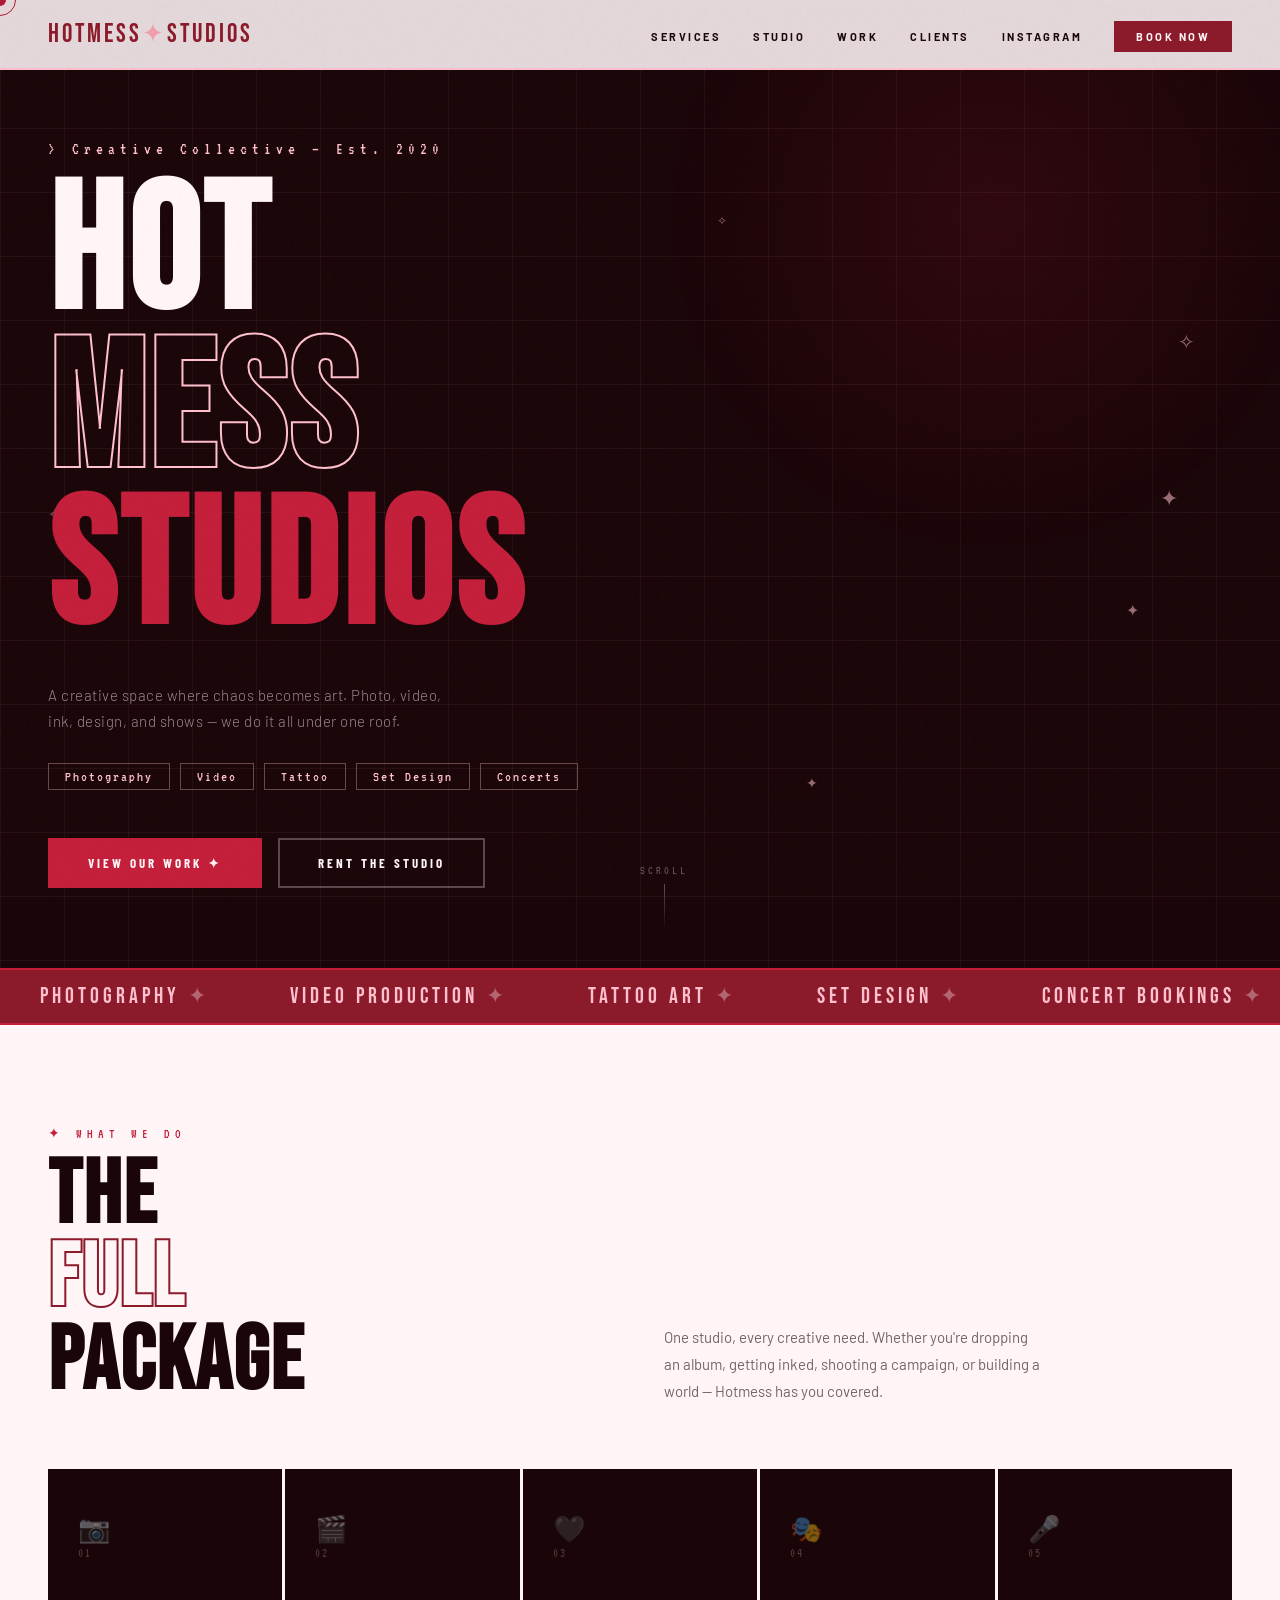
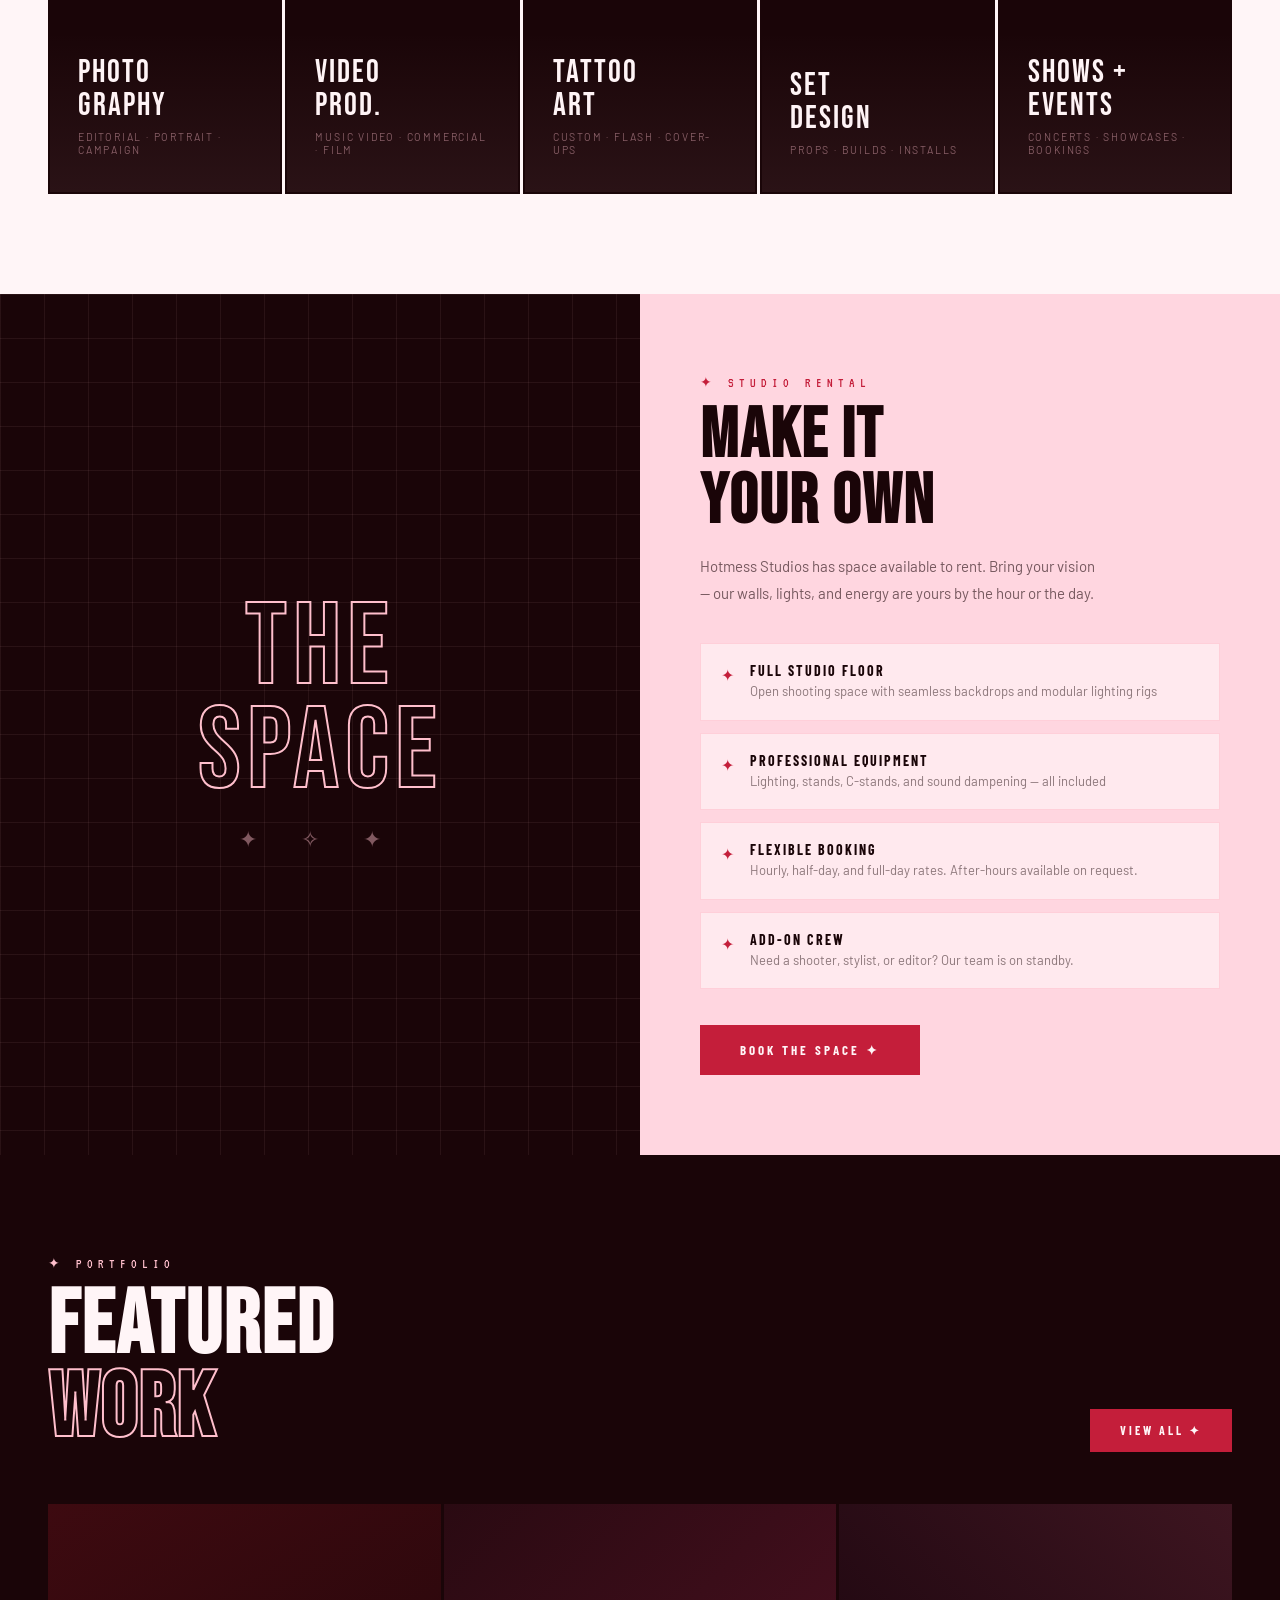
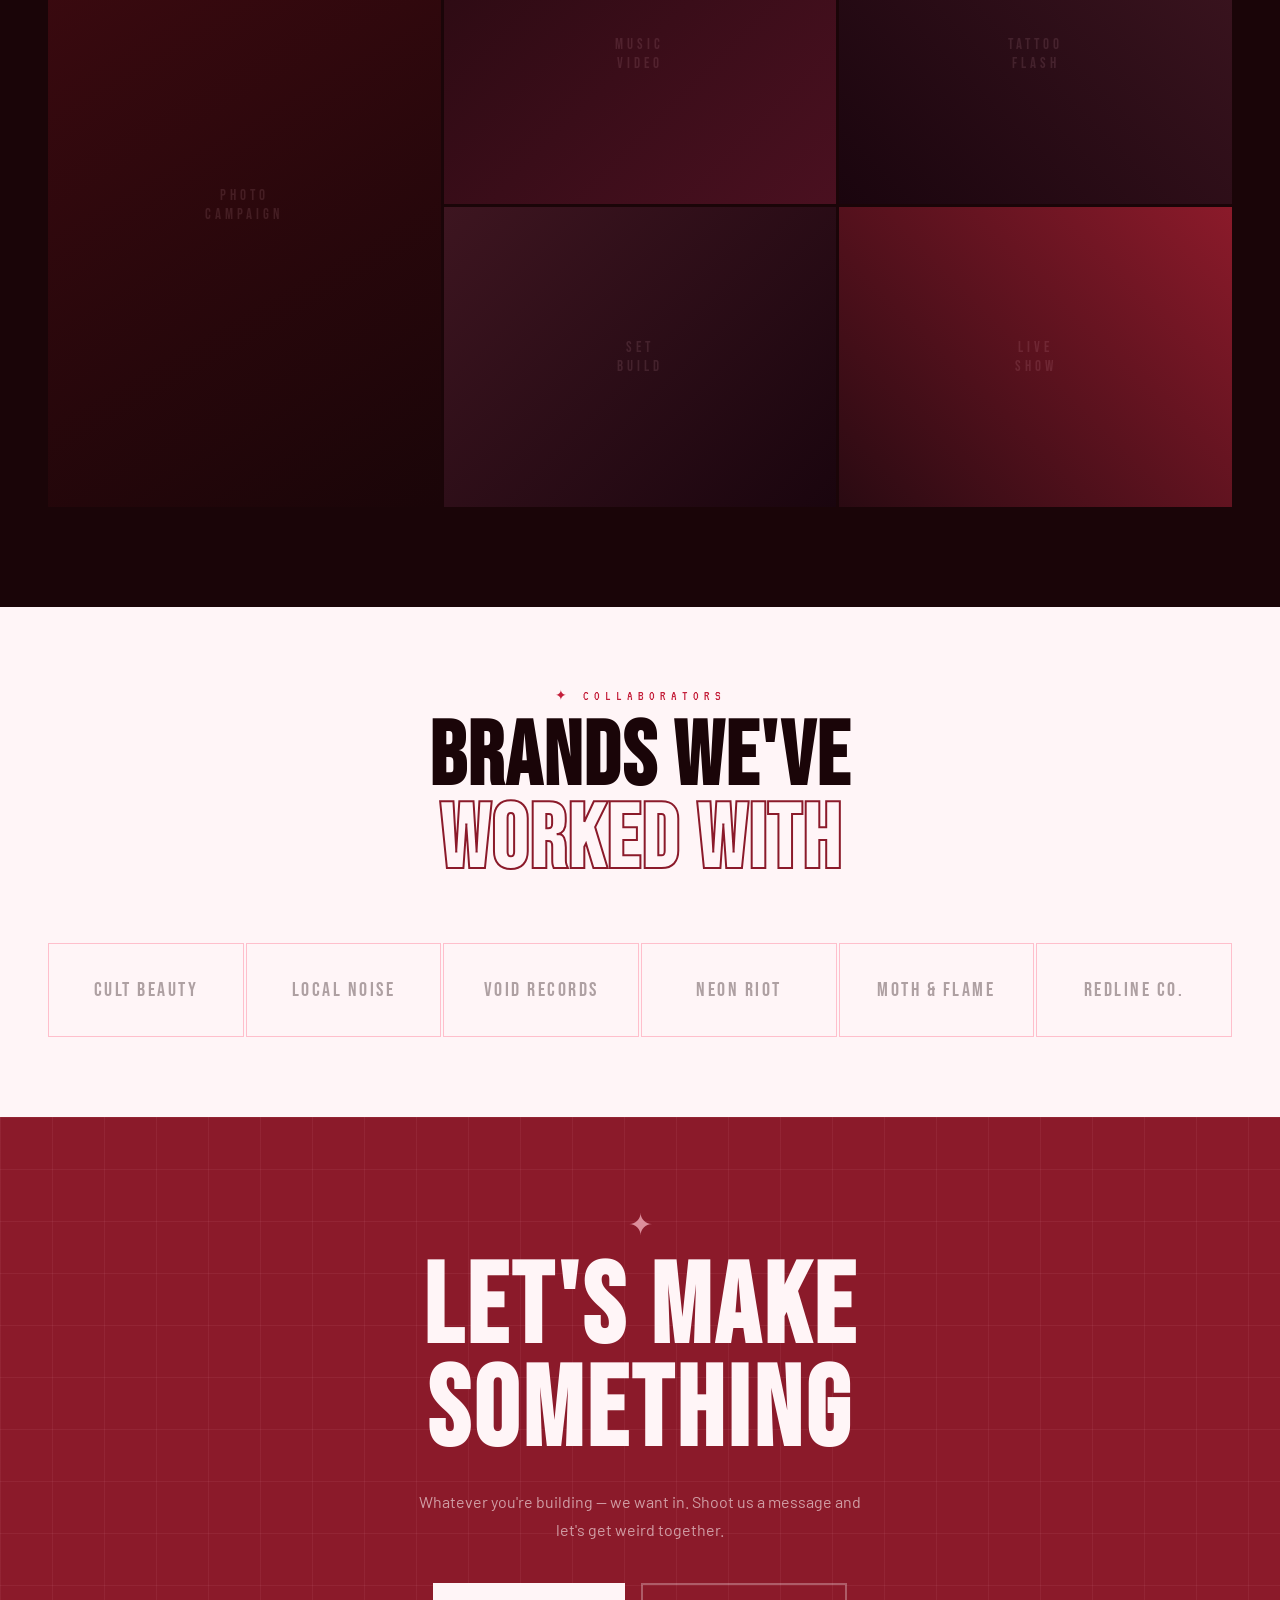
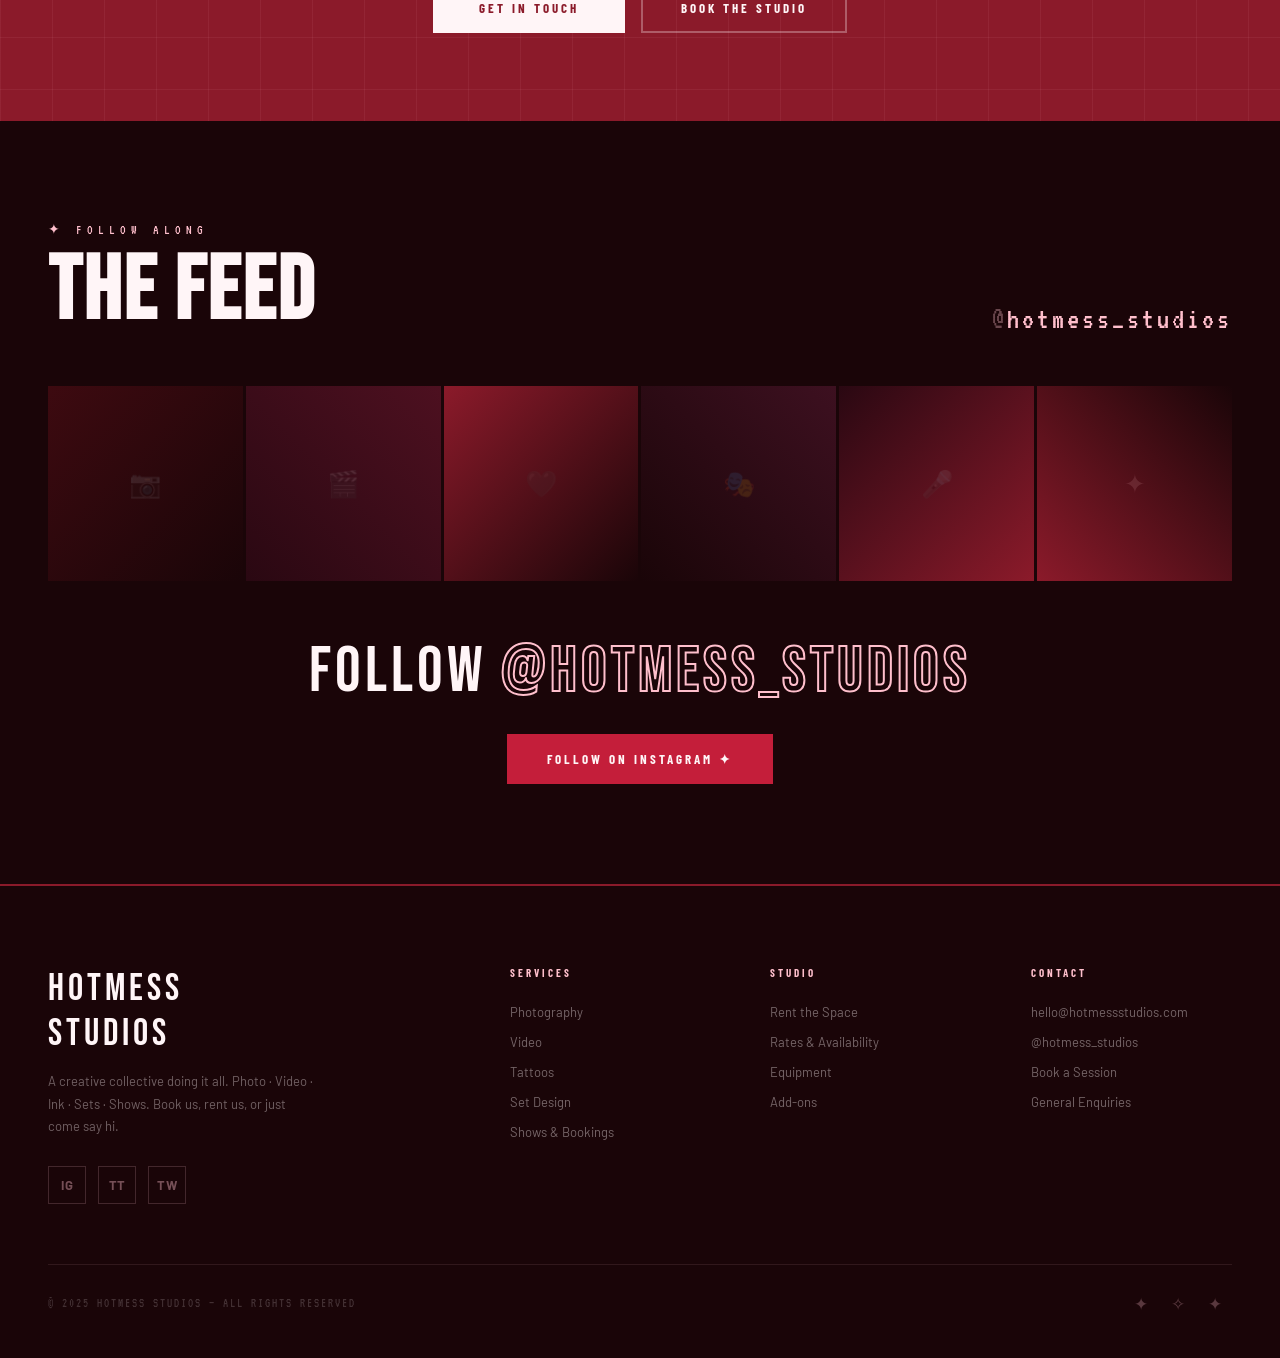
==== index.html @ 58226bf9 "Initial commit: Hotmess Studios website Creative collective website with Y2K-ish pastel pink + dark " ====
<!DOCTYPE html>
<html lang="en">
<head>
    <meta charset="UTF-8">
    <meta name="viewport" content="width=device-width, initial-scale=1.0">
    <title>Hotmess Studios — Creative Collective</title>
    <link rel="preconnect" href="https://fonts.googleapis.com">
    <link rel="preconnect" href="https://fonts.gstatic.com" crossorigin>
    <link href="https://fonts.googleapis.com/css2?family=Bebas+Neue&family=VT323&family=Barlow:ital,wght@0,300;0,400;0,500;0,600;1,300;1,400&family=Barlow+Condensed:wght@600;700&display=swap" rel="stylesheet">
    <style>
        :root {
            --pink-light: #FFD6E0;
            --pink-mid: #FFBFCC;
            --pink-deep: #F29DAB;
            --red-dark: #8B1A2A;
            --red-mid: #C41E3A;
            --cream: #FFF5F7;
            --black: #1A0508;
        }

        * { margin: 0; padding: 0; box-sizing: border-box; }
        html { scroll-behavior: smooth; }

        body {
            background: var(--cream);
            color: var(--black);
            font-family: 'Barlow', sans-serif;
            font-weight: 400;
            overflow-x: hidden;
            cursor: none;
        }

        /* Cursor */
        .cursor {
            width: 12px; height: 12px;
            background: var(--red-mid);
            border-radius: 50%;
            position: fixed;
            pointer-events: none;
            z-index: 9999;
            transform: translate(-50%, -50%);
            transition: width 0.2s, height 0.2s;
            mix-blend-mode: multiply;
        }
        .cursor-ring {
            width: 32px; height: 32px;
            border: 1.5px solid var(--red-mid);
            border-radius: 50%;
            position: fixed;
            pointer-events: none;
            z-index: 9998;
            transform: translate(-50%, -50%);
            mix-blend-mode: multiply;
        }

        /* Noise overlay */
        body::before {
            content: '';
            position: fixed;
            inset: 0;
            background-image: url("data:image/svg+xml,%3Csvg viewBox='0 0 200 200' xmlns='http://www.w3.org/2000/svg'%3E%3Cfilter id='n'%3E%3CfeTurbulence type='fractalNoise' baseFrequency='0.85' numOctaves='4' stitchTiles='stitch'/%3E%3C/filter%3E%3Crect width='100%25' height='100%25' filter='url(%23n)' opacity='0.035'/%3E%3C/svg%3E");
            pointer-events: none;
            z-index: 1000;
            opacity: 0.5;
        }

        /* ── NAV ── */
        nav {
            position: fixed;
            inset: 0 0 auto 0;
            z-index: 500;
            padding: 18px 48px;
            display: flex;
            align-items: center;
            justify-content: space-between;
            background: rgba(255,245,247,0.88);
            backdrop-filter: blur(14px);
            -webkit-backdrop-filter: blur(14px);
            border-bottom: 2px solid var(--pink-mid);
            transition: background 0.3s;
        }
        .nav-logo {
            font-family: 'Bebas Neue', sans-serif;
            font-size: 26px;
            letter-spacing: 3px;
            color: var(--red-dark);
        }
        .nav-logo span { color: var(--pink-deep); }
        .nav-links { display: flex; gap: 32px; list-style: none; }
        .nav-links a {
            font-size: 11px;
            font-weight: 700;
            letter-spacing: 2.5px;
            text-transform: uppercase;
            color: var(--black);
            text-decoration: none;
            transition: color 0.2s;
        }
        .nav-links a:hover { color: var(--red-mid); }
        .nav-cta {
            background: var(--red-dark) !important;
            color: var(--cream) !important;
            padding: 9px 22px;
        }
        .nav-cta:hover { background: var(--red-mid) !important; }

        /* ── HERO ── */
        .hero {
            min-height: 100vh;
            background: var(--black);
            display: flex;
            flex-direction: column;
            justify-content: center;
            align-items: flex-start;
            padding: 140px 48px 80px;
            position: relative;
            overflow: hidden;
        }
        .hero-grid {
            position: absolute;
            inset: 0;
            background-image:
                linear-gradient(rgba(255,191,204,0.055) 1px, transparent 1px),
                linear-gradient(90deg, rgba(255,191,204,0.055) 1px, transparent 1px);
            background-size: 64px 64px;
            pointer-events: none;
        }
        .hero::after {
            content: '';
            position: absolute;
            top: -15%;
            right: -5%;
            width: 55%;
            height: 75%;
            background: radial-gradient(ellipse, rgba(196,30,58,0.12) 0%, transparent 65%);
            pointer-events: none;
        }

        /* Sparkles */
        .sparkle {
            position: absolute;
            color: var(--pink-mid);
            pointer-events: none;
            animation: spkl 4s ease-in-out infinite;
            opacity: 0.55;
        }
        .sparkle:nth-child(1)  { font-size:28px; top:14%; left:74%; animation-delay:0s; }
        .sparkle:nth-child(2)  { font-size:16px; top:62%; left:88%; animation-delay:1.3s; }
        .sparkle:nth-child(3)  { font-size:20px; top:34%; left:92%; animation-delay:0.7s; }
        .sparkle:nth-child(4)  { font-size:14px; top:80%; left:63%; animation-delay:2.1s; }
        .sparkle:nth-child(5)  { font-size:12px; top:22%; left:56%; animation-delay:1.7s; }
        .sparkle:nth-child(6)  { font-size:22px; top:50%; right:8%;  animation-delay:0.4s; }
        @keyframes spkl {
            0%,100% { transform:translateY(0) rotate(0deg); opacity:0.55; }
            50%      { transform:translateY(-14px) rotate(22deg); opacity:1; }
        }
        @keyframes spkl-pulse {
            0%,100% { transform:scale(1); opacity:0.5; }
            50%      { transform:scale(1.5); opacity:1; }
        }

        .hero-eyebrow {
            font-family: 'VT323', monospace;
            font-size: 17px;
            letter-spacing: 5px;
            color: var(--pink-mid);
            margin-bottom: 20px;
            opacity: 0;
            animation: fade-up 0.7s ease forwards 0.2s;
        }
        .hero-eyebrow::before { content: '> '; }

        .hero-title {
            font-family: 'Bebas Neue', sans-serif;
            font-size: clamp(90px, 14vw, 210px);
            line-height: 0.88;
            letter-spacing: 4px;
            color: var(--cream);
            position: relative;
            z-index: 1;
            opacity: 0;
            animation: fade-up 0.7s ease forwards 0.4s;
        }
        .hero-title .outline {
            -webkit-text-stroke: 2px var(--pink-mid);
            color: transparent;
            display: block;
        }
        .hero-title .red {
            color: var(--red-mid);
            display: block;
        }

        .hero-sub {
            margin-top: 32px;
            font-size: 15px;
            font-weight: 300;
            letter-spacing: 0.5px;
            line-height: 1.75;
            color: rgba(255,245,247,0.55);
            max-width: 400px;
            opacity: 0;
            animation: fade-up 0.7s ease forwards 0.65s;
        }

        .hero-tags {
            display: flex;
            flex-wrap: wrap;
            gap: 10px;
            margin-top: 28px;
            opacity: 0;
            animation: fade-up 0.7s ease forwards 0.85s;
        }
        .hero-tag {
            font-family: 'VT323', monospace;
            font-size: 15px;
            letter-spacing: 2px;
            padding: 5px 16px;
            border: 1.5px solid rgba(255,191,204,0.35);
            color: var(--pink-mid);
        }

        .hero-btns {
            display: flex;
            gap: 16px;
            margin-top: 48px;
            opacity: 0;
            animation: fade-up 0.7s ease forwards 1.05s;
        }

        .btn-primary {
            background: var(--red-mid);
            color: var(--cream);
            padding: 15px 38px;
            font-family: 'Barlow Condensed', sans-serif;
            font-size: 13px;
            font-weight: 700;
            letter-spacing: 3px;
            text-transform: uppercase;
            text-decoration: none;
            border: 2px solid var(--red-mid);
            display: inline-flex;
            align-items: center;
            gap: 8px;
            transition: all 0.22s;
        }
        .btn-primary:hover { background: transparent; color: var(--red-mid); }

        .btn-ghost {
            background: transparent;
            color: var(--cream);
            padding: 15px 38px;
            font-family: 'Barlow Condensed', sans-serif;
            font-size: 13px;
            font-weight: 700;
            letter-spacing: 3px;
            text-transform: uppercase;
            text-decoration: none;
            border: 2px solid rgba(255,245,247,0.28);
            transition: all 0.22s;
        }
        .btn-ghost:hover { border-color: var(--cream); }

        .hero-scroll {
            position: absolute;
            bottom: 36px;
            left: 50%;
            transform: translateX(-50%);
            display: flex;
            flex-direction: column;
            align-items: center;
            gap: 8px;
            color: rgba(255,245,247,0.3);
            font-family: 'VT323', monospace;
            font-size: 12px;
            letter-spacing: 3px;
            text-transform: uppercase;
            opacity: 0;
            animation: fade-up 0.7s ease forwards 1.5s;
        }
        .scroll-line {
            width: 1px;
            height: 48px;
            background: linear-gradient(to bottom, rgba(255,245,247,0.3), transparent);
            animation: scrl 1.6s ease-in-out infinite;
        }
        @keyframes scrl {
            0%   { transform:scaleY(0); transform-origin:top; }
            50%  { transform:scaleY(1); transform-origin:top; }
            51%  { transform:scaleY(1); transform-origin:bottom; }
            100% { transform:scaleY(0); transform-origin:bottom; }
        }

        /* ── MARQUEE ── */
        .marquee-strip {
            background: var(--red-dark);
            padding: 13px 0;
            overflow: hidden;
            border-top: 2px solid var(--red-mid);
            border-bottom: 2px solid var(--red-mid);
        }
        .marquee-inner {
            display: flex;
            white-space: nowrap;
            animation: marquee 22s linear infinite;
        }
        .marquee-item {
            font-family: 'Bebas Neue', sans-serif;
            font-size: 22px;
            letter-spacing: 4px;
            color: var(--pink-mid);
            padding: 0 40px;
            flex-shrink: 0;
        }
        .marquee-dot { color: rgba(255,245,247,0.35); }
        @keyframes marquee {
            from { transform: translateX(0); }
            to   { transform: translateX(-50%); }
        }

        /* ── SECTIONS ── */
        section { padding: 100px 48px; position: relative; }

        .section-label {
            font-family: 'VT323', monospace;
            font-size: 14px;
            letter-spacing: 5px;
            color: var(--red-mid);
            text-transform: uppercase;
            margin-bottom: 14px;
        }
        .section-label::before { content: '✦  '; }

        .section-title {
            font-family: 'Bebas Neue', sans-serif;
            font-size: clamp(52px, 7vw, 92px);
            line-height: 0.93;
            color: var(--black);
            letter-spacing: 2px;
        }
        .section-title .outline {
            -webkit-text-stroke: 2px var(--red-dark);
            color: transparent;
        }

        /* ── SERVICES ── */
        .services { background: var(--cream); }

        .services-header {
            display: grid;
            grid-template-columns: 1fr 1fr;
            gap: 48px;
            align-items: end;
            margin-bottom: 64px;
        }
        .services-desc {
            font-size: 15px;
            line-height: 1.8;
            color: rgba(26,5,8,0.6);
            max-width: 380px;
        }

        .services-grid {
            display: grid;
            grid-template-columns: repeat(5, 1fr);
            gap: 3px;
        }

        .service-card {
            background: var(--black);
            padding: 44px 28px 36px;
            border: 2px solid transparent;
            position: relative;
            overflow: hidden;
            transition: all 0.28s ease;
            cursor: none;
            aspect-ratio: 0.72;
            display: flex;
            flex-direction: column;
            justify-content: space-between;
        }
        .service-card:hover {
            background: var(--red-dark);
            border-color: var(--pink-mid);
            transform: translateY(-5px);
        }
        .service-card::before {
            content: '';
            position: absolute;
            inset: 0;
            background: linear-gradient(to bottom, transparent 50%, rgba(255,191,204,0.07));
            pointer-events: none;
        }
        .service-icon {
            font-size: 26px;
            color: var(--pink-mid);
            opacity: 0.45;
            transition: opacity 0.28s;
            line-height: 1;
        }
        .service-card:hover .service-icon { opacity: 1; }
        .service-num {
            font-family: 'VT323', monospace;
            font-size: 13px;
            letter-spacing: 2px;
            color: rgba(255,191,204,0.25);
            margin-top: 6px;
        }
        .service-name {
            font-family: 'Bebas Neue', sans-serif;
            font-size: 32px;
            letter-spacing: 2px;
            color: var(--cream);
            line-height: 1.05;
        }
        .service-tag {
            font-size: 10.5px;
            letter-spacing: 1.8px;
            text-transform: uppercase;
            color: rgba(255,191,204,0.45);
            margin-top: 7px;
            transition: color 0.28s;
        }
        .service-card:hover .service-tag { color: var(--pink-mid); }

        /* ── STUDIO RENTAL ── */
        .studio-rental { background: var(--pink-light); padding: 0; overflow: hidden; }
        .rental-inner {
            display: grid;
            grid-template-columns: 1fr 1fr;
            min-height: 620px;
        }

        .rental-visual {
            background: var(--black);
            position: relative;
            overflow: hidden;
        }
        .rental-visual::before {
            content: '';
            position: absolute;
            inset: 0;
            background-image:
                linear-gradient(rgba(255,191,204,0.07) 1px, transparent 1px),
                linear-gradient(90deg, rgba(255,191,204,0.07) 1px, transparent 1px);
            background-size: 44px 44px;
        }
        .rental-visual-inner {
            position: absolute;
            inset: 0;
            display: flex;
            flex-direction: column;
            align-items: center;
            justify-content: center;
            gap: 20px;
        }
        .rental-big-text {
            font-family: 'Bebas Neue', sans-serif;
            font-size: clamp(64px, 9vw, 130px);
            letter-spacing: 6px;
            -webkit-text-stroke: 2px var(--pink-mid);
            color: transparent;
            line-height: 0.9;
            text-align: center;
            padding: 0 24px;
        }
        .rental-stars {
            font-size: 22px;
            color: var(--pink-mid);
            opacity: 0.45;
            letter-spacing: 20px;
        }

        .rental-content {
            padding: 80px 60px;
            display: flex;
            flex-direction: column;
            justify-content: center;
            background: var(--pink-light);
        }

        .rental-features {
            margin-top: 36px;
            display: flex;
            flex-direction: column;
            gap: 12px;
        }
        .rental-feature {
            display: flex;
            align-items: flex-start;
            gap: 16px;
            padding: 18px 20px;
            background: rgba(255,255,255,0.45);
            border: 1.5px solid rgba(255,191,204,0.6);
            transition: all 0.22s;
        }
        .rental-feature:hover {
            background: var(--cream);
            border-color: var(--red-mid);
        }
        .feat-icon {
            color: var(--red-mid);
            font-size: 16px;
            flex-shrink: 0;
            padding-top: 3px;
        }
        .feat-name {
            font-family: 'Barlow Condensed', sans-serif;
            font-size: 14px;
            font-weight: 700;
            letter-spacing: 2px;
            text-transform: uppercase;
            color: var(--black);
        }
        .feat-desc {
            font-size: 13px;
            color: rgba(26,5,8,0.5);
            margin-top: 3px;
            line-height: 1.5;
        }
        .rental-cta { margin-top: 36px; }

        /* ── FEATURED WORK ── */
        .featured-work { background: var(--black); }
        .featured-work .section-label { color: var(--pink-mid); }

        .work-header {
            display: flex;
            justify-content: space-between;
            align-items: flex-end;
            margin-bottom: 52px;
        }

        .work-grid {
            display: grid;
            grid-template-columns: repeat(3, 1fr);
            grid-template-rows: 300px 300px;
            gap: 3px;
        }
        .work-item:first-child { grid-row: 1 / 3; }

        .work-item {
            position: relative;
            overflow: hidden;
            cursor: none;
        }
        .work-item:nth-child(1) { background: linear-gradient(150deg, #3d0a10, #1a0508); }
        .work-item:nth-child(2) { background: linear-gradient(135deg, #2a0a12, #4a1020); }
        .work-item:nth-child(3) { background: linear-gradient(45deg, #1a050e, #3d1520); }
        .work-item:nth-child(4) { background: linear-gradient(135deg, #3d1520, #1a050e); }
        .work-item:nth-child(5) { background: linear-gradient(45deg, #2a0a12, var(--red-dark)); }

        .work-ph {
            position: absolute;
            inset: 0;
            display: flex;
            align-items: center;
            justify-content: center;
        }
        .work-ph-text {
            font-family: 'Bebas Neue', sans-serif;
            font-size: 15px;
            letter-spacing: 4px;
            color: rgba(255,191,204,0.12);
            text-align: center;
        }

        .work-overlay {
            position: absolute;
            inset: 0;
            background: linear-gradient(to top, rgba(26,5,8,0.88) 0%, transparent 50%);
            opacity: 0;
            transition: opacity 0.28s;
            display: flex;
            align-items: flex-end;
            padding: 24px;
        }
        .work-item:hover .work-overlay { opacity: 1; }
        .work-cat {
            font-family: 'VT323', monospace;
            font-size: 13px;
            letter-spacing: 3px;
            color: var(--pink-mid);
            text-transform: uppercase;
        }
        .work-name {
            font-family: 'Bebas Neue', sans-serif;
            font-size: 22px;
            letter-spacing: 1.5px;
            color: var(--cream);
            margin-top: 2px;
        }

        /* ── BRANDS ── */
        .brands { background: var(--cream); padding: 80px 48px; }
        .brands-header { text-align: center; margin-bottom: 60px; }

        .brands-grid {
            display: grid;
            grid-template-columns: repeat(6, 1fr);
            gap: 2px;
        }
        .brand-item {
            border: 1.5px solid var(--pink-mid);
            padding: 34px 16px;
            display: flex;
            align-items: center;
            justify-content: center;
            transition: all 0.22s;
        }
        .brand-item:hover {
            background: var(--pink-mid);
            border-color: var(--red-mid);
        }
        .brand-name {
            font-family: 'Bebas Neue', sans-serif;
            font-size: 20px;
            letter-spacing: 2.5px;
            color: var(--black);
            opacity: 0.35;
            text-align: center;
            transition: opacity 0.22s;
        }
        .brand-item:hover .brand-name { opacity: 1; color: var(--red-dark); }

        /* ── CTA BAND ── */
        .cta-band {
            background: var(--red-dark);
            padding: 88px 48px;
            position: relative;
            overflow: hidden;
        }
        .cta-band::before {
            content: '';
            position: absolute;
            inset: 0;
            background-image:
                linear-gradient(rgba(255,191,204,0.065) 1px, transparent 1px),
                linear-gradient(90deg, rgba(255,191,204,0.065) 1px, transparent 1px);
            background-size: 52px 52px;
        }
        .cta-inner {
            max-width: 820px;
            margin: 0 auto;
            text-align: center;
            position: relative;
            z-index: 1;
        }
        .cta-spark {
            font-size: 30px;
            color: var(--pink-mid);
            opacity: 0.7;
            display: inline-block;
            margin-bottom: 16px;
            animation: spkl-pulse 2.2s ease-in-out infinite;
        }
        .cta-title {
            font-family: 'Bebas Neue', sans-serif;
            font-size: clamp(56px, 9vw, 112px);
            letter-spacing: 4px;
            color: var(--cream);
            line-height: 0.92;
            margin-bottom: 24px;
        }
        .cta-sub {
            font-size: 16px;
            color: rgba(255,245,247,0.6);
            max-width: 460px;
            margin: 0 auto 40px;
            line-height: 1.7;
        }
        .cta-btns { display: flex; gap: 16px; justify-content: center; }

        .btn-white {
            background: var(--cream);
            color: var(--red-dark);
            padding: 15px 44px;
            font-family: 'Barlow Condensed', sans-serif;
            font-size: 13px;
            font-weight: 700;
            letter-spacing: 3px;
            text-transform: uppercase;
            text-decoration: none;
            border: 2px solid var(--cream);
            display: inline-block;
            transition: all 0.22s;
        }
        .btn-white:hover { background: transparent; color: var(--cream); }

        /* ── INSTAGRAM ── */
        .instagram { background: var(--black); }
        .ig-header {
            display: flex;
            justify-content: space-between;
            align-items: flex-end;
            margin-bottom: 52px;
        }
        .ig-handle {
            font-family: 'VT323', monospace;
            font-size: 30px;
            letter-spacing: 3px;
            color: var(--pink-mid);
        }
        .ig-handle::before { content: '@'; color: rgba(255,191,204,0.35); }

        .ig-grid {
            display: grid;
            grid-template-columns: repeat(6, 1fr);
            gap: 3px;
        }
        .ig-item {
            aspect-ratio: 1;
            position: relative;
            overflow: hidden;
            cursor: none;
        }
        .ig-item:nth-child(1) { background: linear-gradient(135deg, #3d0a10, #1a0508); }
        .ig-item:nth-child(2) { background: linear-gradient(45deg, #2a0812, #4d1020); }
        .ig-item:nth-child(3) { background: linear-gradient(135deg, var(--red-dark), #1a0508); }
        .ig-item:nth-child(4) { background: linear-gradient(45deg, #1a0508, #3d1020); }
        .ig-item:nth-child(5) { background: linear-gradient(135deg, #2a0812, var(--red-dark)); }
        .ig-item:nth-child(6) { background: linear-gradient(45deg, var(--red-dark), #1a0508); }

        .ig-ph {
            position: absolute;
            inset: 0;
            display: flex;
            align-items: center;
            justify-content: center;
            font-size: 26px;
            color: rgba(255,191,204,0.13);
        }
        .ig-overlay {
            position: absolute;
            inset: 0;
            background: rgba(139,26,42,0.72);
            display: flex;
            align-items: center;
            justify-content: center;
            opacity: 0;
            transition: opacity 0.24s;
        }
        .ig-item:hover .ig-overlay { opacity: 1; }
        .ig-overlay span {
            font-family: 'VT323', monospace;
            font-size: 18px;
            letter-spacing: 2px;
            color: var(--cream);
        }
        .ig-follow {
            margin-top: 52px;
            text-align: center;
            display: flex;
            flex-direction: column;
            align-items: center;
            gap: 24px;
        }
        .ig-follow-title {
            font-family: 'Bebas Neue', sans-serif;
            font-size: clamp(40px, 5vw, 64px);
            letter-spacing: 4px;
            color: var(--cream);
        }
        .ig-follow-title span {
            -webkit-text-stroke: 2px var(--pink-mid);
            color: transparent;
        }

        /* ── FOOTER ── */
        footer {
            background: var(--black);
            border-top: 2px solid var(--red-dark);
            padding: 80px 48px 44px;
        }
        .footer-inner {
            display: grid;
            grid-template-columns: 2fr 1fr 1fr 1fr;
            gap: 60px;
            padding-bottom: 60px;
            border-bottom: 1px solid rgba(255,191,204,0.1);
        }
        .footer-brand {
            font-family: 'Bebas Neue', sans-serif;
            font-size: 38px;
            letter-spacing: 4px;
            color: var(--cream);
            margin-bottom: 14px;
        }
        .footer-tagline {
            font-size: 13px;
            color: rgba(255,245,247,0.38);
            line-height: 1.75;
            max-width: 270px;
            margin-bottom: 28px;
        }
        .footer-social { display: flex; gap: 12px; }
        .social-link {
            width: 38px; height: 38px;
            border: 1.5px solid rgba(255,191,204,0.18);
            display: flex;
            align-items: center;
            justify-content: center;
            font-size: 13px;
            font-weight: 700;
            letter-spacing: 0.5px;
            color: rgba(255,191,204,0.4);
            text-decoration: none;
            text-transform: uppercase;
            transition: all 0.2s;
        }
        .social-link:hover {
            border-color: var(--pink-mid);
            color: var(--pink-mid);
        }
        .footer-col h4 {
            font-family: 'Barlow Condensed', sans-serif;
            font-size: 11px;
            font-weight: 700;
            letter-spacing: 3px;
            text-transform: uppercase;
            color: var(--pink-mid);
            margin-bottom: 22px;
        }
        .footer-col ul { list-style: none; display: flex; flex-direction: column; gap: 11px; }
        .footer-col ul li a {
            font-size: 13px;
            color: rgba(255,245,247,0.4);
            text-decoration: none;
            transition: color 0.2s;
        }
        .footer-col ul li a:hover { color: var(--cream); }
        .footer-bottom {
            padding-top: 28px;
            display: flex;
            justify-content: space-between;
            align-items: center;
        }
        .footer-copy {
            font-family: 'VT323', monospace;
            font-size: 13px;
            letter-spacing: 2px;
            color: rgba(255,245,247,0.18);
        }
        .footer-stars {
            font-size: 17px;
            color: rgba(255,191,204,0.28);
            letter-spacing: 10px;
        }

        /* ── ANIMATIONS ── */
        @keyframes fade-up {
            from { opacity:0; transform:translateY(22px); }
            to   { opacity:1; transform:translateY(0); }
        }
        .reveal {
            opacity: 0;
            transform: translateY(28px);
            transition: opacity 0.65s ease, transform 0.65s ease;
        }
        .reveal.visible { opacity: 1; transform: translateY(0); }

        /* ── RESPONSIVE ── */
        @media (max-width: 1100px) {
            .services-grid { grid-template-columns: repeat(3, 1fr); }
            .brands-grid { grid-template-columns: repeat(3, 1fr); }
            .ig-grid { grid-template-columns: repeat(3, 1fr); }
            .footer-inner { grid-template-columns: 1fr 1fr; gap: 40px; }
        }
        @media (max-width: 820px) {
            nav { padding: 14px 24px; }
            .nav-links { display: none; }
            section { padding: 64px 24px; }
            .hero { padding: 120px 24px 60px; }
            .services-header { grid-template-columns: 1fr; gap: 24px; }
            .services-grid { grid-template-columns: repeat(2, 1fr); gap: 12px; }
            .rental-inner { grid-template-columns: 1fr; }
            .rental-content { padding: 48px 28px; }
            .work-grid { grid-template-columns: 1fr 1fr; grid-template-rows: auto; }
            .work-item:first-child { grid-row: auto; }
            .hero-btns { flex-direction: column; }
            .cta-btns { flex-direction: column; align-items: center; }
            .ig-follow-title { font-size: 36px; }
            .footer-inner { grid-template-columns: 1fr; gap: 36px; }
        }
        @media (max-width: 540px) {
            .brands-grid { grid-template-columns: repeat(2, 1fr); }
            .ig-grid { grid-template-columns: repeat(2, 1fr); }
        }
    </style>
</head>
<body>

    <div class="cursor" id="cursor"></div>
    <div class="cursor-ring" id="cursorRing"></div>

    <!-- NAV -->
    <nav id="nav">
        <div class="nav-logo">Hotmess<span>✦</span>Studios</div>
        <ul class="nav-links">
            <li><a href="#services">Services</a></li>
            <li><a href="#studio">Studio</a></li>
            <li><a href="#work">Work</a></li>
            <li><a href="#brands">Clients</a></li>
            <li><a href="#instagram">Instagram</a></li>
            <li><a href="#contact" class="nav-cta">Book Now</a></li>
        </ul>
    </nav>

    <!-- HERO -->
    <section class="hero" id="home">
        <div class="hero-grid"></div>
        <span class="sparkle">✦</span>
        <span class="sparkle">✧</span>
        <span class="sparkle">✦</span>
        <span class="sparkle">✧</span>
        <span class="sparkle">✦</span>
        <span class="sparkle">✧</span>

        <div class="hero-eyebrow">Creative Collective — Est. 2020</div>
        <h1 class="hero-title">
            <span>HOT</span>
            <span class="outline">MESS</span>
            <span class="red">STUDIOS</span>
        </h1>
        <p class="hero-sub">A creative space where chaos becomes art. Photo, video, ink, design, and shows — we do it all under one roof.</p>
        <div class="hero-tags">
            <span class="hero-tag">Photography</span>
            <span class="hero-tag">Video</span>
            <span class="hero-tag">Tattoo</span>
            <span class="hero-tag">Set Design</span>
            <span class="hero-tag">Concerts</span>
        </div>
        <div class="hero-btns">
            <a href="#work" class="btn-primary">View Our Work ✦</a>
            <a href="#studio" class="btn-ghost">Rent the Studio</a>
        </div>
        <div class="hero-scroll">
            <span>scroll</span>
            <div class="scroll-line"></div>
        </div>
    </section>

    <!-- MARQUEE -->
    <div class="marquee-strip">
        <div class="marquee-inner">
            <span class="marquee-item">Photography <span class="marquee-dot">✦</span></span>
            <span class="marquee-item">Video Production <span class="marquee-dot">✦</span></span>
            <span class="marquee-item">Tattoo Art <span class="marquee-dot">✦</span></span>
            <span class="marquee-item">Set Design <span class="marquee-dot">✦</span></span>
            <span class="marquee-item">Concert Bookings <span class="marquee-dot">✦</span></span>
            <span class="marquee-item">Studio Rental <span class="marquee-dot">✦</span></span>
            <span class="marquee-item">Photography <span class="marquee-dot">✦</span></span>
            <span class="marquee-item">Video Production <span class="marquee-dot">✦</span></span>
            <span class="marquee-item">Tattoo Art <span class="marquee-dot">✦</span></span>
            <span class="marquee-item">Set Design <span class="marquee-dot">✦</span></span>
            <span class="marquee-item">Concert Bookings <span class="marquee-dot">✦</span></span>
            <span class="marquee-item">Studio Rental <span class="marquee-dot">✦</span></span>
        </div>
    </div>

    <!-- SERVICES -->
    <section class="services" id="services">
        <div class="services-header reveal">
            <div>
                <div class="section-label">What We Do</div>
                <h2 class="section-title">THE<br><span class="outline">FULL</span><br>PACKAGE</h2>
            </div>
            <p class="services-desc">One studio, every creative need. Whether you're dropping an album, getting inked, shooting a campaign, or building a world — Hotmess has you covered.</p>
        </div>
        <div class="services-grid reveal">
            <div class="service-card">
                <div>
                    <div class="service-icon">📷</div>
                    <div class="service-num">01</div>
                </div>
                <div>
                    <div class="service-name">Photo<br>graphy</div>
                    <div class="service-tag">Editorial · Portrait · Campaign</div>
                </div>
            </div>
            <div class="service-card">
                <div>
                    <div class="service-icon">🎬</div>
                    <div class="service-num">02</div>
                </div>
                <div>
                    <div class="service-name">Video<br>Prod.</div>
                    <div class="service-tag">Music Video · Commercial · Film</div>
                </div>
            </div>
            <div class="service-card">
                <div>
                    <div class="service-icon">🖤</div>
                    <div class="service-num">03</div>
                </div>
                <div>
                    <div class="service-name">Tattoo<br>Art</div>
                    <div class="service-tag">Custom · Flash · Cover-ups</div>
                </div>
            </div>
            <div class="service-card">
                <div>
                    <div class="service-icon">🎭</div>
                    <div class="service-num">04</div>
                </div>
                <div>
                    <div class="service-name">Set<br>Design</div>
                    <div class="service-tag">Props · Builds · Installs</div>
                </div>
            </div>
            <div class="service-card">
                <div>
                    <div class="service-icon">🎤</div>
                    <div class="service-num">05</div>
                </div>
                <div>
                    <div class="service-name">Shows +<br>Events</div>
                    <div class="service-tag">Concerts · Showcases · Bookings</div>
                </div>
            </div>
        </div>
    </section>

    <!-- STUDIO RENTAL -->
    <section class="studio-rental" id="studio">
        <div class="rental-inner">
            <div class="rental-visual">
                <div class="rental-visual-inner">
                    <div class="rental-big-text">THE<br>SPACE</div>
                    <div class="rental-stars">✦  ✧  ✦</div>
                </div>
            </div>
            <div class="rental-content reveal">
                <div class="section-label">Studio Rental</div>
                <h2 class="section-title" style="font-size:clamp(44px,5.5vw,72px)">MAKE IT<br>YOUR OWN</h2>
                <p style="margin-top:18px; font-size:15px; line-height:1.8; color:rgba(26,5,8,0.6); max-width:400px;">
                    Hotmess Studios has space available to rent. Bring your vision — our walls, lights, and energy are yours by the hour or the day.
                </p>
                <div class="rental-features">
                    <div class="rental-feature">
                        <div class="feat-icon">✦</div>
                        <div>
                            <div class="feat-name">Full Studio Floor</div>
                            <div class="feat-desc">Open shooting space with seamless backdrops and modular lighting rigs</div>
                        </div>
                    </div>
                    <div class="rental-feature">
                        <div class="feat-icon">✦</div>
                        <div>
                            <div class="feat-name">Professional Equipment</div>
                            <div class="feat-desc">Lighting, stands, C-stands, and sound dampening — all included</div>
                        </div>
                    </div>
                    <div class="rental-feature">
                        <div class="feat-icon">✦</div>
                        <div>
                            <div class="feat-name">Flexible Booking</div>
                            <div class="feat-desc">Hourly, half-day, and full-day rates. After-hours available on request.</div>
                        </div>
                    </div>
                    <div class="rental-feature">
                        <div class="feat-icon">✦</div>
                        <div>
                            <div class="feat-name">Add-On Crew</div>
                            <div class="feat-desc">Need a shooter, stylist, or editor? Our team is on standby.</div>
                        </div>
                    </div>
                </div>
                <div class="rental-cta">
                    <a href="#contact" class="btn-primary">Book the Space ✦</a>
                </div>
            </div>
        </div>
    </section>

    <!-- FEATURED WORK -->
    <section class="featured-work" id="work">
        <div class="work-header reveal">
            <div>
                <div class="section-label">Portfolio</div>
                <h2 class="section-title" style="color:var(--cream)">FEATURED<br><span style="-webkit-text-stroke:2px var(--pink-mid);color:transparent">WORK</span></h2>
            </div>
            <a href="#" class="btn-primary" style="padding:12px 28px; font-size:12px;">View All ✦</a>
        </div>
        <div class="work-grid reveal">
            <div class="work-item">
                <div class="work-ph"><div class="work-ph-text">PHOTO<br>CAMPAIGN</div></div>
                <div class="work-overlay">
                    <div>
                        <div class="work-cat">Photography</div>
                        <div class="work-name">Brand Campaign 2024</div>
                    </div>
                </div>
            </div>
            <div class="work-item">
                <div class="work-ph"><div class="work-ph-text">MUSIC<br>VIDEO</div></div>
                <div class="work-overlay">
                    <div>
                        <div class="work-cat">Video</div>
                        <div class="work-name">Music Video — Artist Name</div>
                    </div>
                </div>
            </div>
            <div class="work-item">
                <div class="work-ph"><div class="work-ph-text">TATTOO<br>FLASH</div></div>
                <div class="work-overlay">
                    <div>
                        <div class="work-cat">Tattoo</div>
                        <div class="work-name">Flash Collection Vol.3</div>
                    </div>
                </div>
            </div>
            <div class="work-item">
                <div class="work-ph"><div class="work-ph-text">SET<br>BUILD</div></div>
                <div class="work-overlay">
                    <div>
                        <div class="work-cat">Set Design</div>
                        <div class="work-name">Editorial Set — Magazine</div>
                    </div>
                </div>
            </div>
            <div class="work-item">
                <div class="work-ph"><div class="work-ph-text">LIVE<br>SHOW</div></div>
                <div class="work-overlay">
                    <div>
                        <div class="work-cat">Shows</div>
                        <div class="work-name">Underground Showcase</div>
                    </div>
                </div>
            </div>
        </div>
    </section>

    <!-- BRANDS -->
    <section class="brands" id="brands">
        <div class="brands-header reveal">
            <div class="section-label" style="text-align:center; display:block">Collaborators</div>
            <h2 class="section-title" style="text-align:center">BRANDS WE'VE<br><span class="outline">WORKED WITH</span></h2>
        </div>
        <div class="brands-grid reveal">
            <div class="brand-item"><div class="brand-name">CULT BEAUTY</div></div>
            <div class="brand-item"><div class="brand-name">LOCAL NOISE</div></div>
            <div class="brand-item"><div class="brand-name">VOID RECORDS</div></div>
            <div class="brand-item"><div class="brand-name">NEON RIOT</div></div>
            <div class="brand-item"><div class="brand-name">MOTH & FLAME</div></div>
            <div class="brand-item"><div class="brand-name">REDLINE CO.</div></div>
        </div>
    </section>

    <!-- CTA BAND -->
    <section class="cta-band" id="contact">
        <div class="cta-inner reveal">
            <div class="cta-spark">✦</div>
            <h2 class="cta-title">LET'S MAKE<br>SOMETHING</h2>
            <p class="cta-sub">Whatever you're building — we want in. Shoot us a message and let's get weird together.</p>
            <div class="cta-btns">
                <a href="mailto:hello@hotmessstudios.com" class="btn-white">Get In Touch</a>
                <a href="#studio" class="btn-ghost" style="color:var(--cream); border-color:rgba(255,245,247,0.3)">Book the Studio</a>
            </div>
        </div>
    </section>

    <!-- INSTAGRAM -->
    <section class="instagram" id="instagram">
        <div class="ig-header reveal">
            <div>
                <div class="section-label" style="color:var(--pink-mid)">Follow Along</div>
                <h2 class="section-title" style="color:var(--cream)">THE FEED</h2>
            </div>
            <div class="ig-handle">hotmess_studios</div>
        </div>
        <div class="ig-grid reveal">
            <div class="ig-item">
                <div class="ig-ph">📷</div>
                <div class="ig-overlay"><span>♥ 421</span></div>
            </div>
            <div class="ig-item">
                <div class="ig-ph">🎬</div>
                <div class="ig-overlay"><span>♥ 318</span></div>
            </div>
            <div class="ig-item">
                <div class="ig-ph">🖤</div>
                <div class="ig-overlay"><span>♥ 892</span></div>
            </div>
            <div class="ig-item">
                <div class="ig-ph">🎭</div>
                <div class="ig-overlay"><span>♥ 571</span></div>
            </div>
            <div class="ig-item">
                <div class="ig-ph">🎤</div>
                <div class="ig-overlay"><span>♥ 643</span></div>
            </div>
            <div class="ig-item">
                <div class="ig-ph">✦</div>
                <div class="ig-overlay"><span>♥ 234</span></div>
            </div>
        </div>
        <div class="ig-follow reveal">
            <p class="ig-follow-title">FOLLOW <span>@HOTMESS_STUDIOS</span></p>
            <a href="https://www.instagram.com/hotmess_studios/" target="_blank" rel="noopener" class="btn-primary">Follow on Instagram ✦</a>
        </div>
    </section>

    <!-- FOOTER -->
    <footer>
        <div class="footer-inner">
            <div>
                <div class="footer-brand">HOTMESS<br>STUDIOS</div>
                <p class="footer-tagline">A creative collective doing it all. Photo · Video · Ink · Sets · Shows. Book us, rent us, or just come say hi.</p>
                <div class="footer-social">
                    <a href="https://www.instagram.com/hotmess_studios/" target="_blank" rel="noopener" class="social-link">IG</a>
                    <a href="#" class="social-link">TT</a>
                    <a href="#" class="social-link">TW</a>
                </div>
            </div>
            <div class="footer-col">
                <h4>Services</h4>
                <ul>
                    <li><a href="#services">Photography</a></li>
                    <li><a href="#services">Video</a></li>
                    <li><a href="#services">Tattoos</a></li>
                    <li><a href="#services">Set Design</a></li>
                    <li><a href="#services">Shows & Bookings</a></li>
                </ul>
            </div>
            <div class="footer-col">
                <h4>Studio</h4>
                <ul>
                    <li><a href="#studio">Rent the Space</a></li>
                    <li><a href="#studio">Rates & Availability</a></li>
                    <li><a href="#studio">Equipment</a></li>
                    <li><a href="#studio">Add-ons</a></li>
                </ul>
            </div>
            <div class="footer-col">
                <h4>Contact</h4>
                <ul>
                    <li><a href="mailto:hello@hotmessstudios.com">hello@hotmessstudios.com</a></li>
                    <li><a href="https://www.instagram.com/hotmess_studios/" target="_blank" rel="noopener">@hotmess_studios</a></li>
                    <li><a href="#contact">Book a Session</a></li>
                    <li><a href="#contact">General Enquiries</a></li>
                </ul>
            </div>
        </div>
        <div class="footer-bottom">
            <span class="footer-copy">© 2025 HOTMESS STUDIOS — ALL RIGHTS RESERVED</span>
            <span class="footer-stars">✦ ✧ ✦</span>
        </div>
    </footer>

    <script>
        // Custom cursor
        const cursor = document.getElementById('cursor');
        const ring = document.getElementById('cursorRing');
        let mx = 0, my = 0, rx = 0, ry = 0;

        document.addEventListener('mousemove', e => {
            mx = e.clientX; my = e.clientY;
            cursor.style.left = mx + 'px';
            cursor.style.top = my + 'px';
        });

        (function tick() {
            rx += (mx - rx) * 0.11;
            ry += (my - ry) * 0.11;
            ring.style.left = rx + 'px';
            ring.style.top = ry + 'px';
            requestAnimationFrame(tick);
        })();

        document.querySelectorAll('a, button, .service-card, .work-item, .ig-item, .rental-feature, .brand-item').forEach(el => {
            el.addEventListener('mouseenter', () => {
                cursor.style.width = '20px';
                cursor.style.height = '20px';
                ring.style.width = '52px';
                ring.style.height = '52px';
            });
            el.addEventListener('mouseleave', () => {
                cursor.style.width = '12px';
                cursor.style.height = '12px';
                ring.style.width = '32px';
                ring.style.height = '32px';
            });
        });

        // Scroll reveal
        const observer = new IntersectionObserver(entries => {
            entries.forEach((e, i) => {
                if (e.isIntersecting) {
                    setTimeout(() => e.target.classList.add('visible'), i * 60);
                    observer.unobserve(e.target);
                }
            });
        }, { threshold: 0.08, rootMargin: '0px 0px -30px 0px' });

        document.querySelectorAll('.reveal').forEach(el => observer.observe(el));

        // Nav on scroll
        const nav = document.getElementById('nav');
        window.addEventListener('scroll', () => {
            nav.style.background = window.scrollY > 60
                ? 'rgba(255,245,247,0.97)'
                : 'rgba(255,245,247,0.88)';
        }, { passive: true });

        // Smooth anchor scroll
        document.querySelectorAll('a[href^="#"]').forEach(a => {
            a.addEventListener('click', e => {
                const t = document.querySelector(a.getAttribute('href'));
                if (t) { e.preventDefault(); t.scrollIntoView({ behavior: 'smooth' }); }
            });
        });
    </script>
</body>
</html>
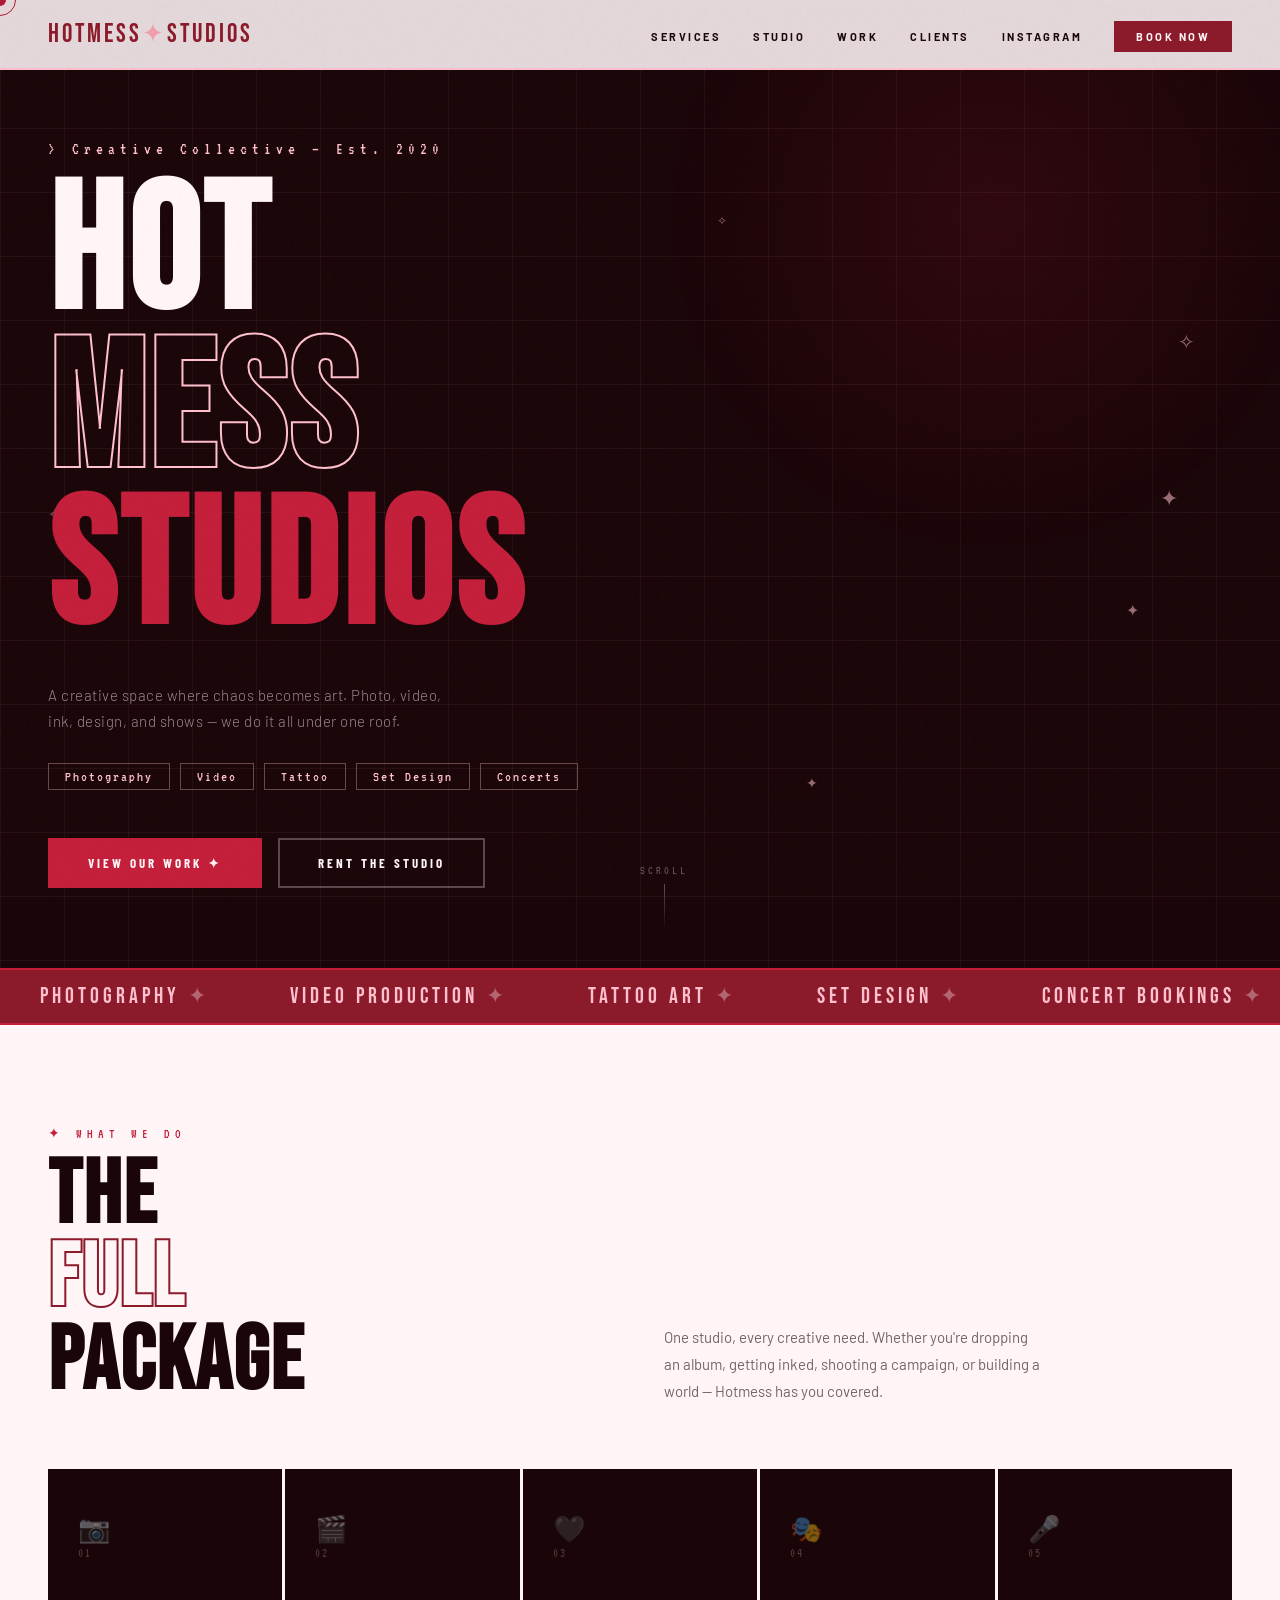
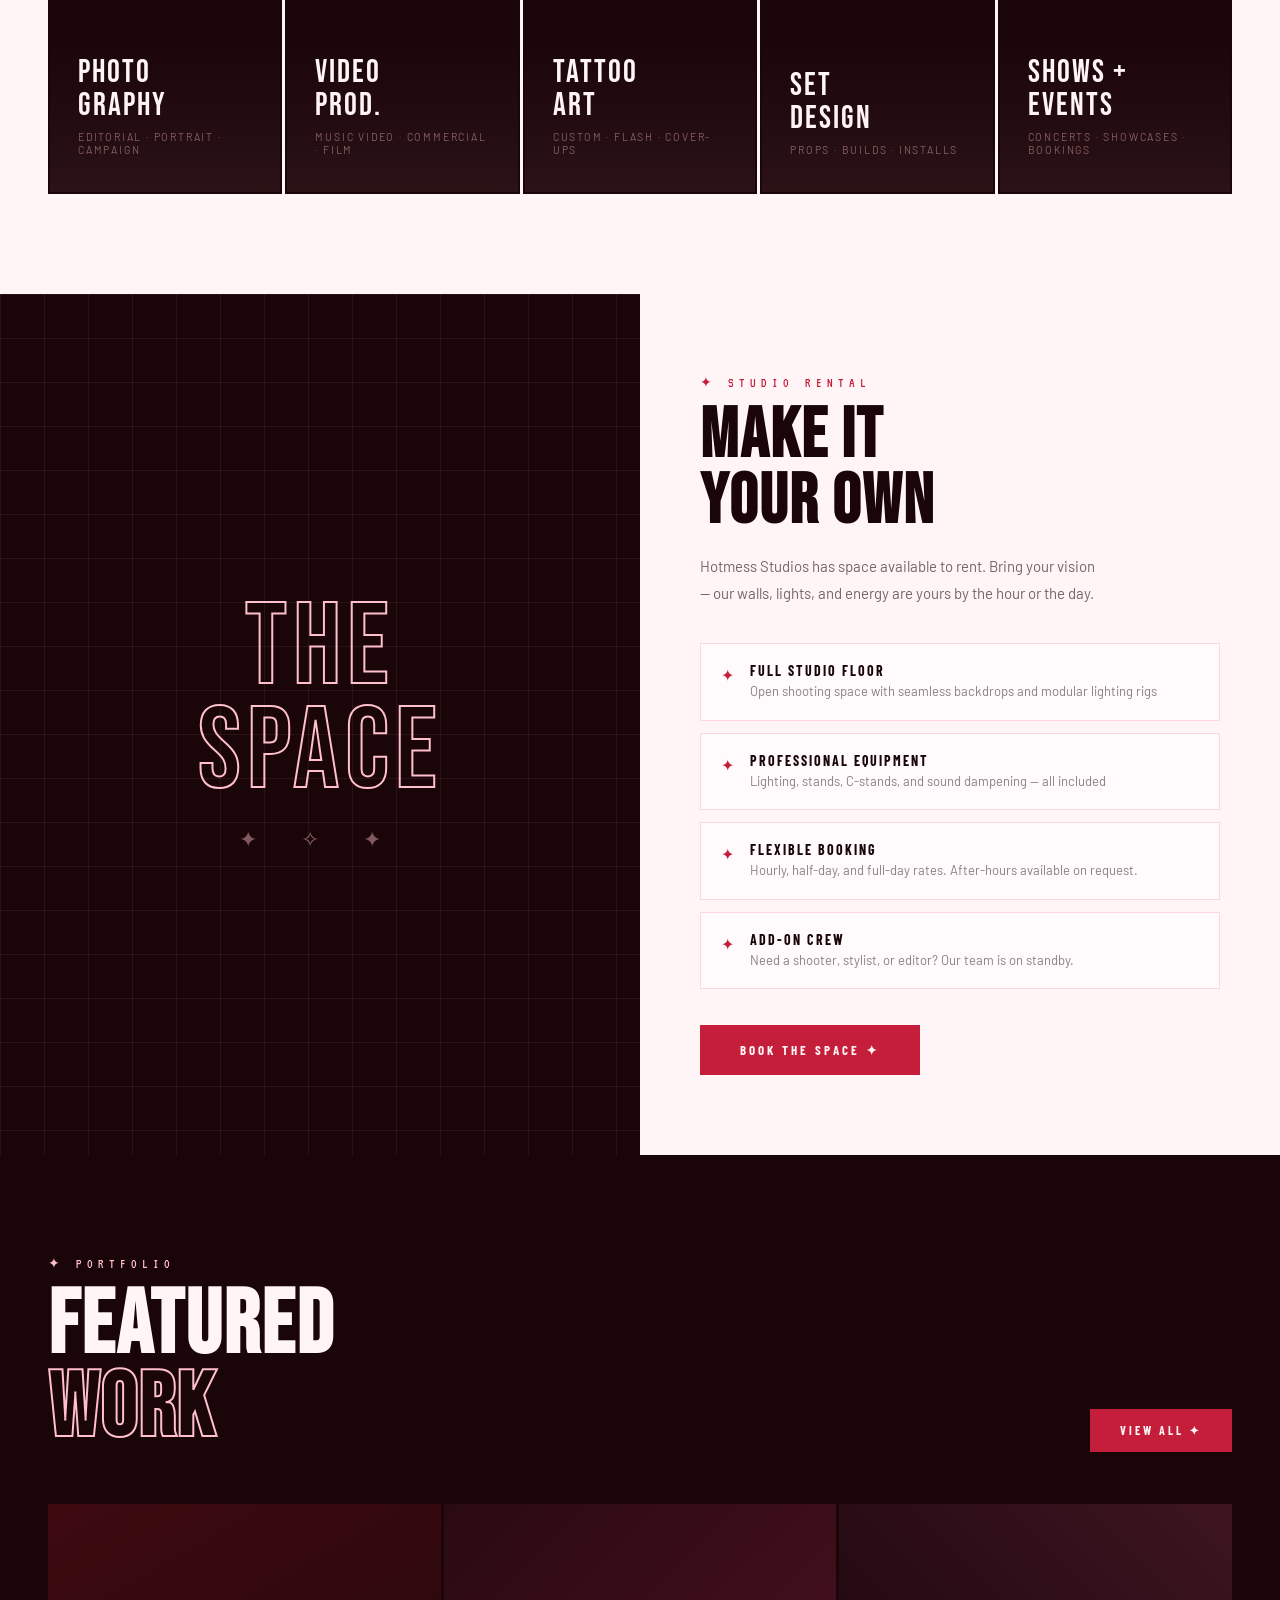
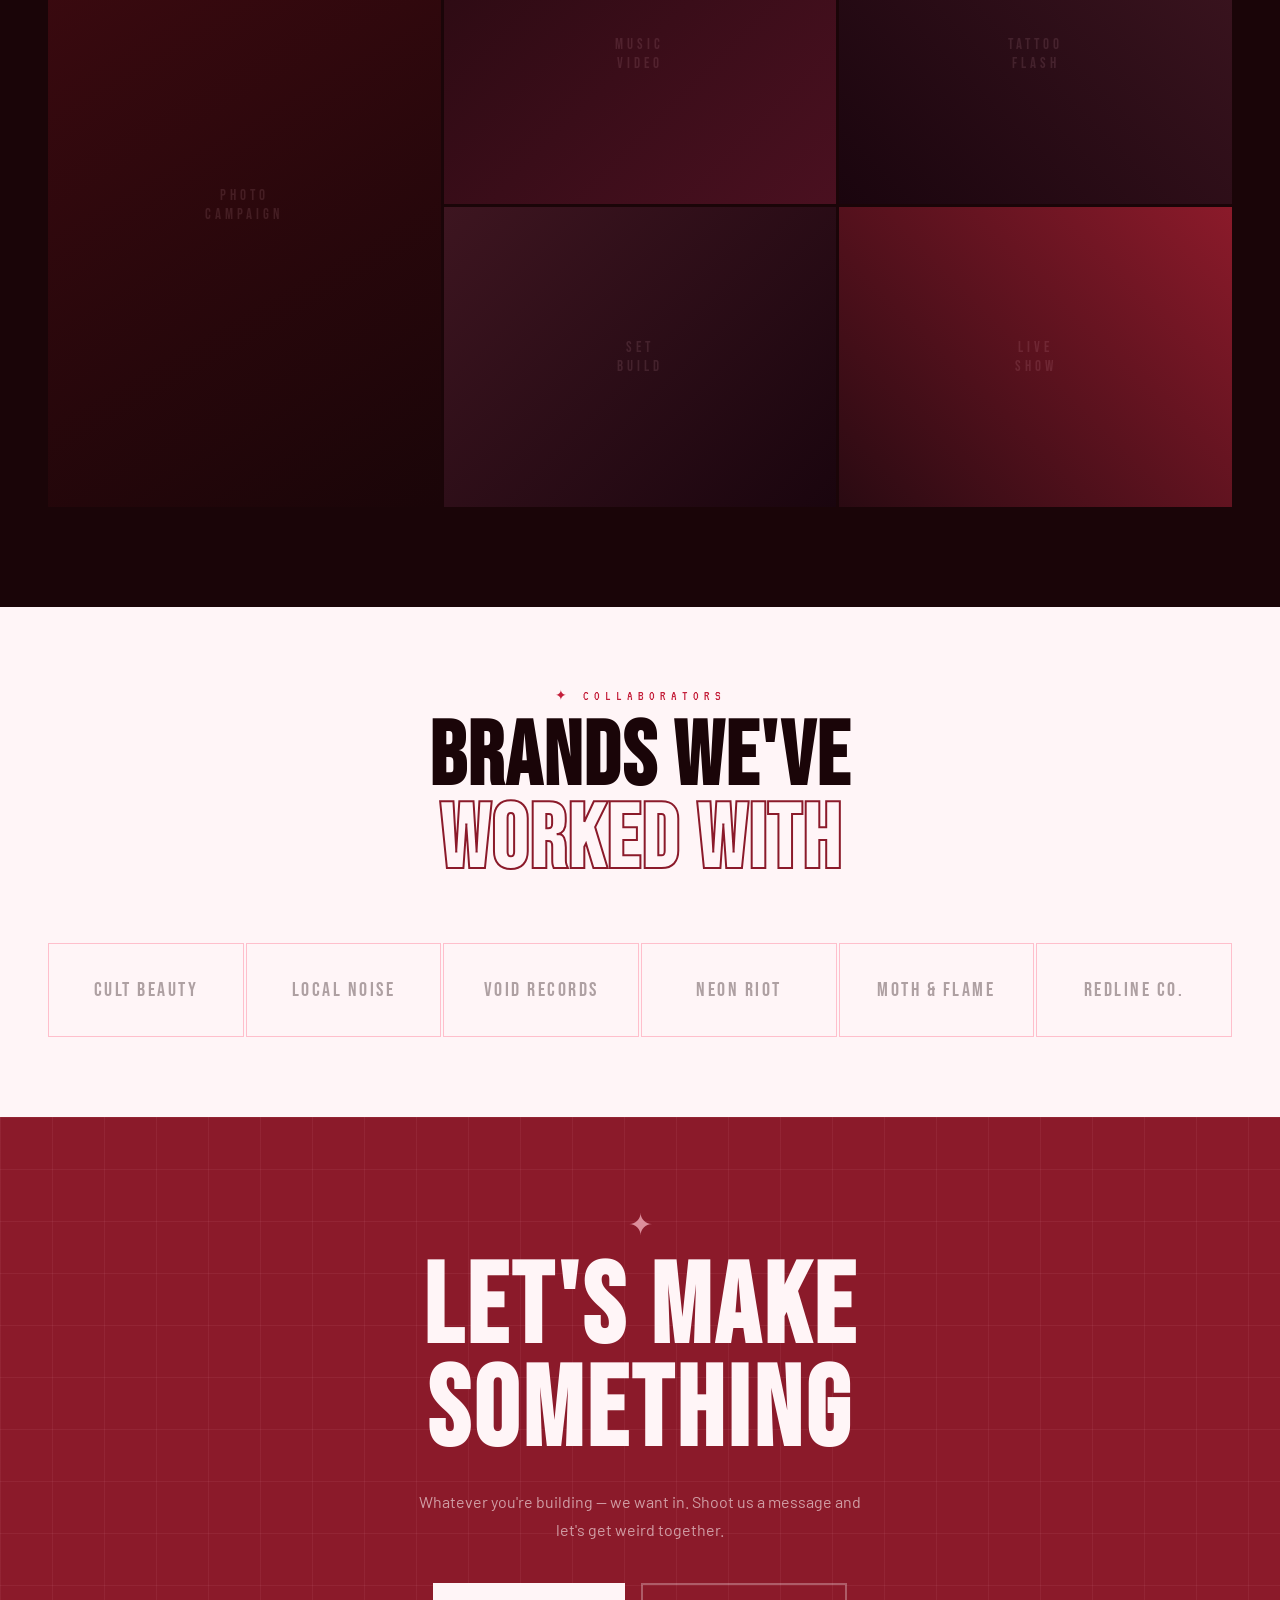
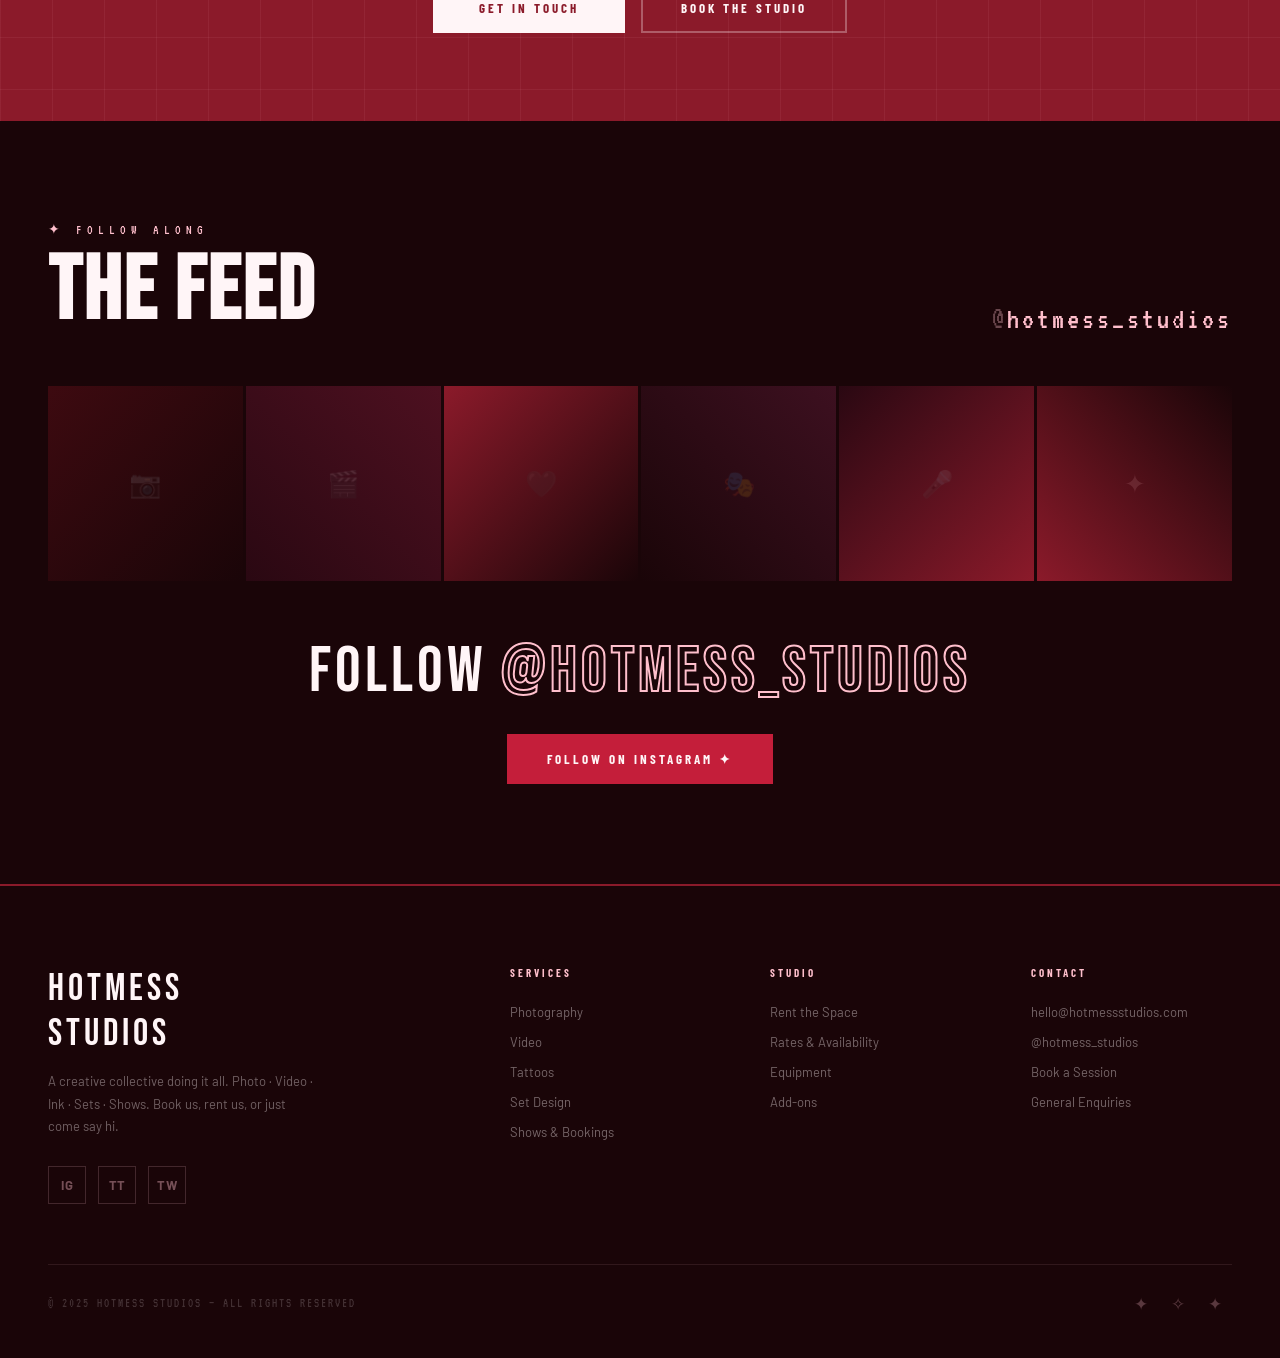
==== commit 86dfbc18: "Rename --cream CSS variable to --pink-light Pre-existing working-tree change, committed separately s" ====
--- a/index.html
+++ b/index.html
@@ -14,7 +14,7 @@
             --pink-deep: #F29DAB;
             --red-dark: #8B1A2A;
             --red-mid: #C41E3A;
-            --cream: #FFF5F7;
+            --pink-light: #FFF5F7;
             --black: #1A0508;
         }
 
@@ -22,7 +22,7 @@
         html { scroll-behavior: smooth; }
 
         body {
-            background: var(--cream);
+            background: var(--pink-light);
             color: var(--black);
             font-family: 'Barlow', sans-serif;
             font-weight: 400;
@@ -99,7 +99,7 @@
         .nav-links a:hover { color: var(--red-mid); }
         .nav-cta {
             background: var(--red-dark) !important;
-            color: var(--cream) !important;
+            color: var(--pink-light) !important;
             padding: 9px 22px;
         }
         .nav-cta:hover { background: var(--red-mid) !important; }
@@ -175,7 +175,7 @@
             font-size: clamp(90px, 14vw, 210px);
             line-height: 0.88;
             letter-spacing: 4px;
-            color: var(--cream);
+            color: var(--pink-light);
             position: relative;
             z-index: 1;
             opacity: 0;
@@ -230,7 +230,7 @@
 
         .btn-primary {
             background: var(--red-mid);
-            color: var(--cream);
+            color: var(--pink-light);
             padding: 15px 38px;
             font-family: 'Barlow Condensed', sans-serif;
             font-size: 13px;
@@ -248,7 +248,7 @@
 
         .btn-ghost {
             background: transparent;
-            color: var(--cream);
+            color: var(--pink-light);
             padding: 15px 38px;
             font-family: 'Barlow Condensed', sans-serif;
             font-size: 13px;
@@ -259,7 +259,7 @@
             border: 2px solid rgba(255,245,247,0.28);
             transition: all 0.22s;
         }
-        .btn-ghost:hover { border-color: var(--cream); }
+        .btn-ghost:hover { border-color: var(--pink-light); }
 
         .hero-scroll {
             position: absolute;
@@ -344,7 +344,7 @@
         }
 
         /* ── SERVICES ── */
-        .services { background: var(--cream); }
+        .services { background: var(--pink-light); }
 
         .services-header {
             display: grid;
@@ -410,7 +410,7 @@
             font-family: 'Bebas Neue', sans-serif;
             font-size: 32px;
             letter-spacing: 2px;
-            color: var(--cream);
+            color: var(--pink-light);
             line-height: 1.05;
         }
         .service-tag {
@@ -495,7 +495,7 @@
             transition: all 0.22s;
         }
         .rental-feature:hover {
-            background: var(--cream);
+            background: var(--pink-light);
             border-color: var(--red-mid);
         }
         .feat-icon {
@@ -587,12 +587,12 @@
             font-family: 'Bebas Neue', sans-serif;
             font-size: 22px;
             letter-spacing: 1.5px;
-            color: var(--cream);
+            color: var(--pink-light);
             margin-top: 2px;
         }
 
         /* ── BRANDS ── */
-        .brands { background: var(--cream); padding: 80px 48px; }
+        .brands { background: var(--pink-light); padding: 80px 48px; }
         .brands-header { text-align: center; margin-bottom: 60px; }
 
         .brands-grid {
@@ -658,7 +658,7 @@
             font-family: 'Bebas Neue', sans-serif;
             font-size: clamp(56px, 9vw, 112px);
             letter-spacing: 4px;
-            color: var(--cream);
+            color: var(--pink-light);
             line-height: 0.92;
             margin-bottom: 24px;
         }
@@ -672,7 +672,7 @@
         .cta-btns { display: flex; gap: 16px; justify-content: center; }
 
         .btn-white {
-            background: var(--cream);
+            background: var(--pink-light);
             color: var(--red-dark);
             padding: 15px 44px;
             font-family: 'Barlow Condensed', sans-serif;
@@ -681,11 +681,11 @@
             letter-spacing: 3px;
             text-transform: uppercase;
             text-decoration: none;
-            border: 2px solid var(--cream);
+            border: 2px solid var(--pink-light);
             display: inline-block;
             transition: all 0.22s;
         }
-        .btn-white:hover { background: transparent; color: var(--cream); }
+        .btn-white:hover { background: transparent; color: var(--pink-light); }
 
         /* ── INSTAGRAM ── */
         .instagram { background: var(--black); }
@@ -745,7 +745,7 @@
             font-family: 'VT323', monospace;
             font-size: 18px;
             letter-spacing: 2px;
-            color: var(--cream);
+            color: var(--pink-light);
         }
         .ig-follow {
             margin-top: 52px;
@@ -759,7 +759,7 @@
             font-family: 'Bebas Neue', sans-serif;
             font-size: clamp(40px, 5vw, 64px);
             letter-spacing: 4px;
-            color: var(--cream);
+            color: var(--pink-light);
         }
         .ig-follow-title span {
             -webkit-text-stroke: 2px var(--pink-mid);
@@ -783,7 +783,7 @@
             font-family: 'Bebas Neue', sans-serif;
             font-size: 38px;
             letter-spacing: 4px;
-            color: var(--cream);
+            color: var(--pink-light);
             margin-bottom: 14px;
         }
         .footer-tagline {
@@ -828,7 +828,7 @@
             text-decoration: none;
             transition: color 0.2s;
         }
-        .footer-col ul li a:hover { color: var(--cream); }
+        .footer-col ul li a:hover { color: var(--pink-light); }
         .footer-bottom {
             padding-top: 28px;
             display: flex;
@@ -1078,7 +1078,7 @@
         <div class="work-header reveal">
             <div>
                 <div class="section-label">Portfolio</div>
-                <h2 class="section-title" style="color:var(--cream)">FEATURED<br><span style="-webkit-text-stroke:2px var(--pink-mid);color:transparent">WORK</span></h2>
+                <h2 class="section-title" style="color:var(--pink-light)">FEATURED<br><span style="-webkit-text-stroke:2px var(--pink-mid);color:transparent">WORK</span></h2>
             </div>
             <a href="#" class="btn-primary" style="padding:12px 28px; font-size:12px;">View All ✦</a>
         </div>
@@ -1155,7 +1155,7 @@
             <p class="cta-sub">Whatever you're building — we want in. Shoot us a message and let's get weird together.</p>
             <div class="cta-btns">
                 <a href="mailto:hello@hotmessstudios.com" class="btn-white">Get In Touch</a>
-                <a href="#studio" class="btn-ghost" style="color:var(--cream); border-color:rgba(255,245,247,0.3)">Book the Studio</a>
+                <a href="#studio" class="btn-ghost" style="color:var(--pink-light); border-color:rgba(255,245,247,0.3)">Book the Studio</a>
             </div>
         </div>
     </section>
@@ -1165,7 +1165,7 @@
         <div class="ig-header reveal">
             <div>
                 <div class="section-label" style="color:var(--pink-mid)">Follow Along</div>
-                <h2 class="section-title" style="color:var(--cream)">THE FEED</h2>
+                <h2 class="section-title" style="color:var(--pink-light)">THE FEED</h2>
             </div>
             <div class="ig-handle">hotmess_studios</div>
         </div>
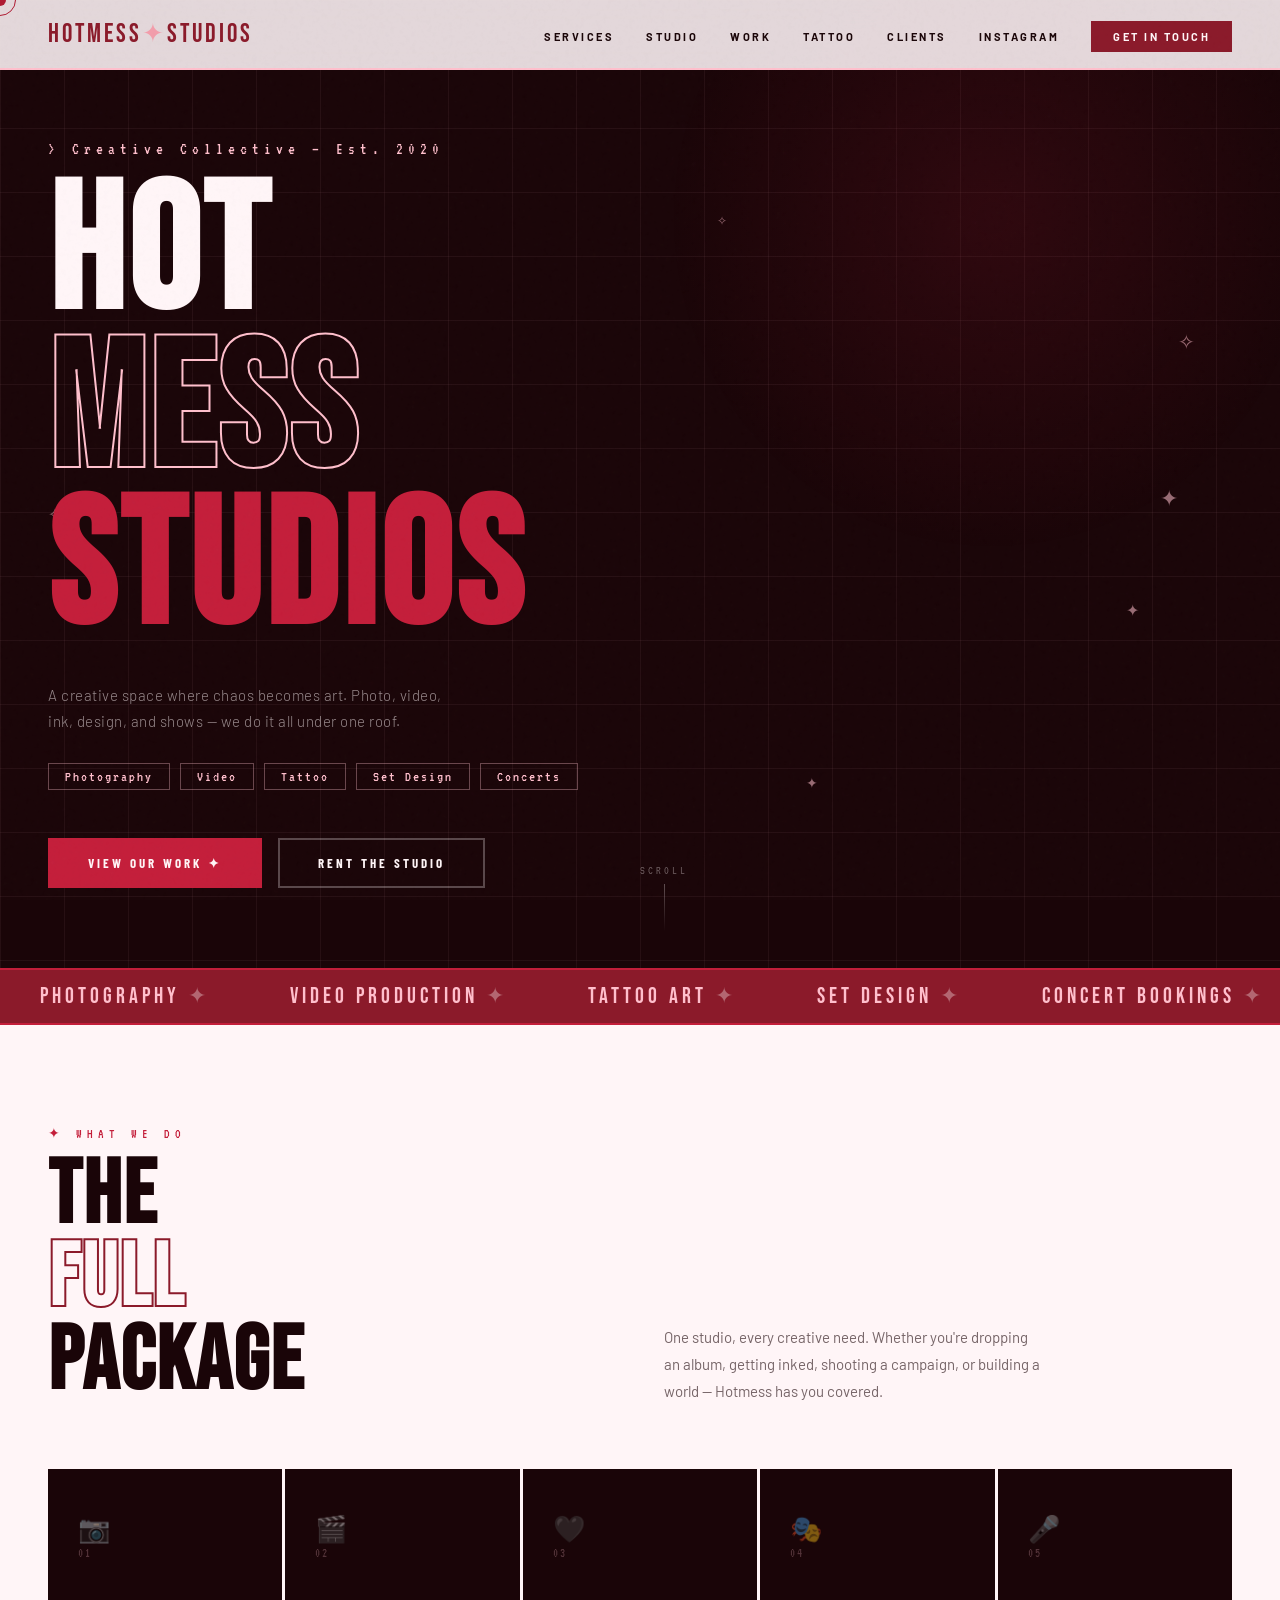
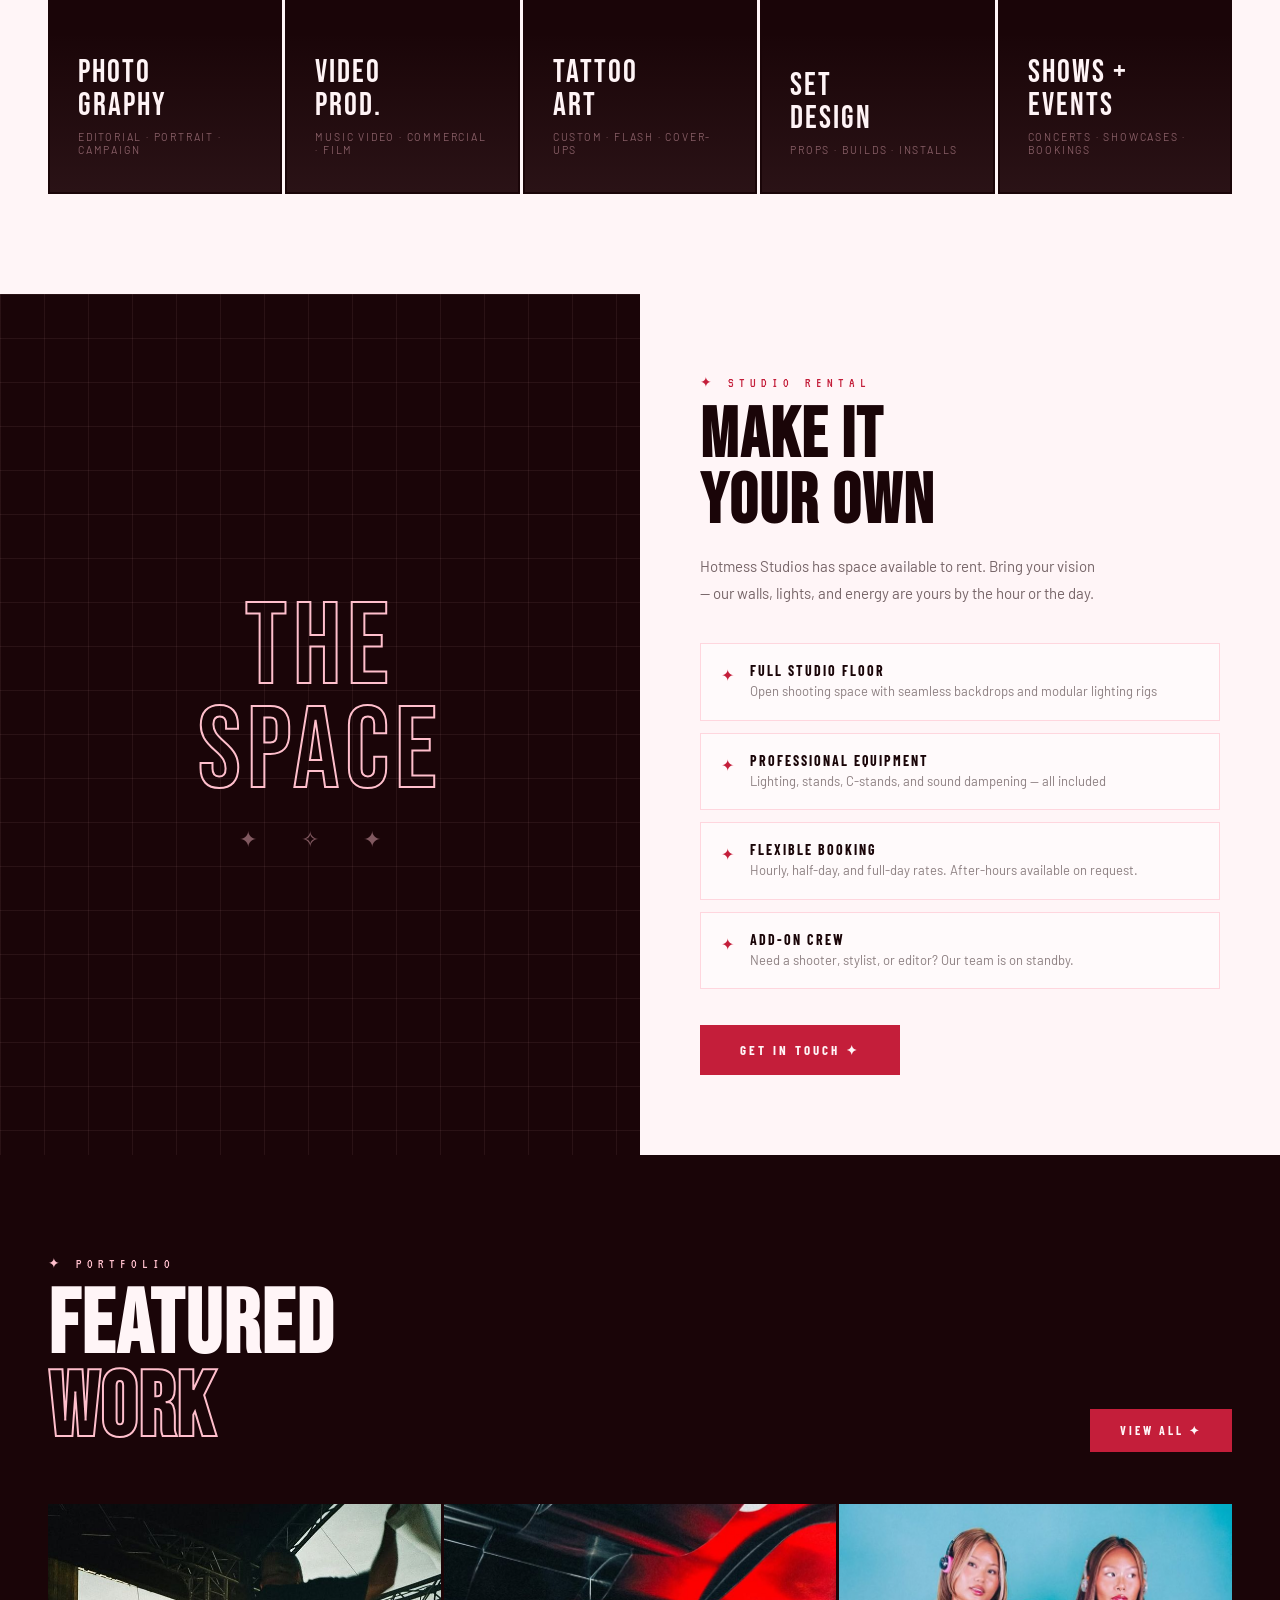
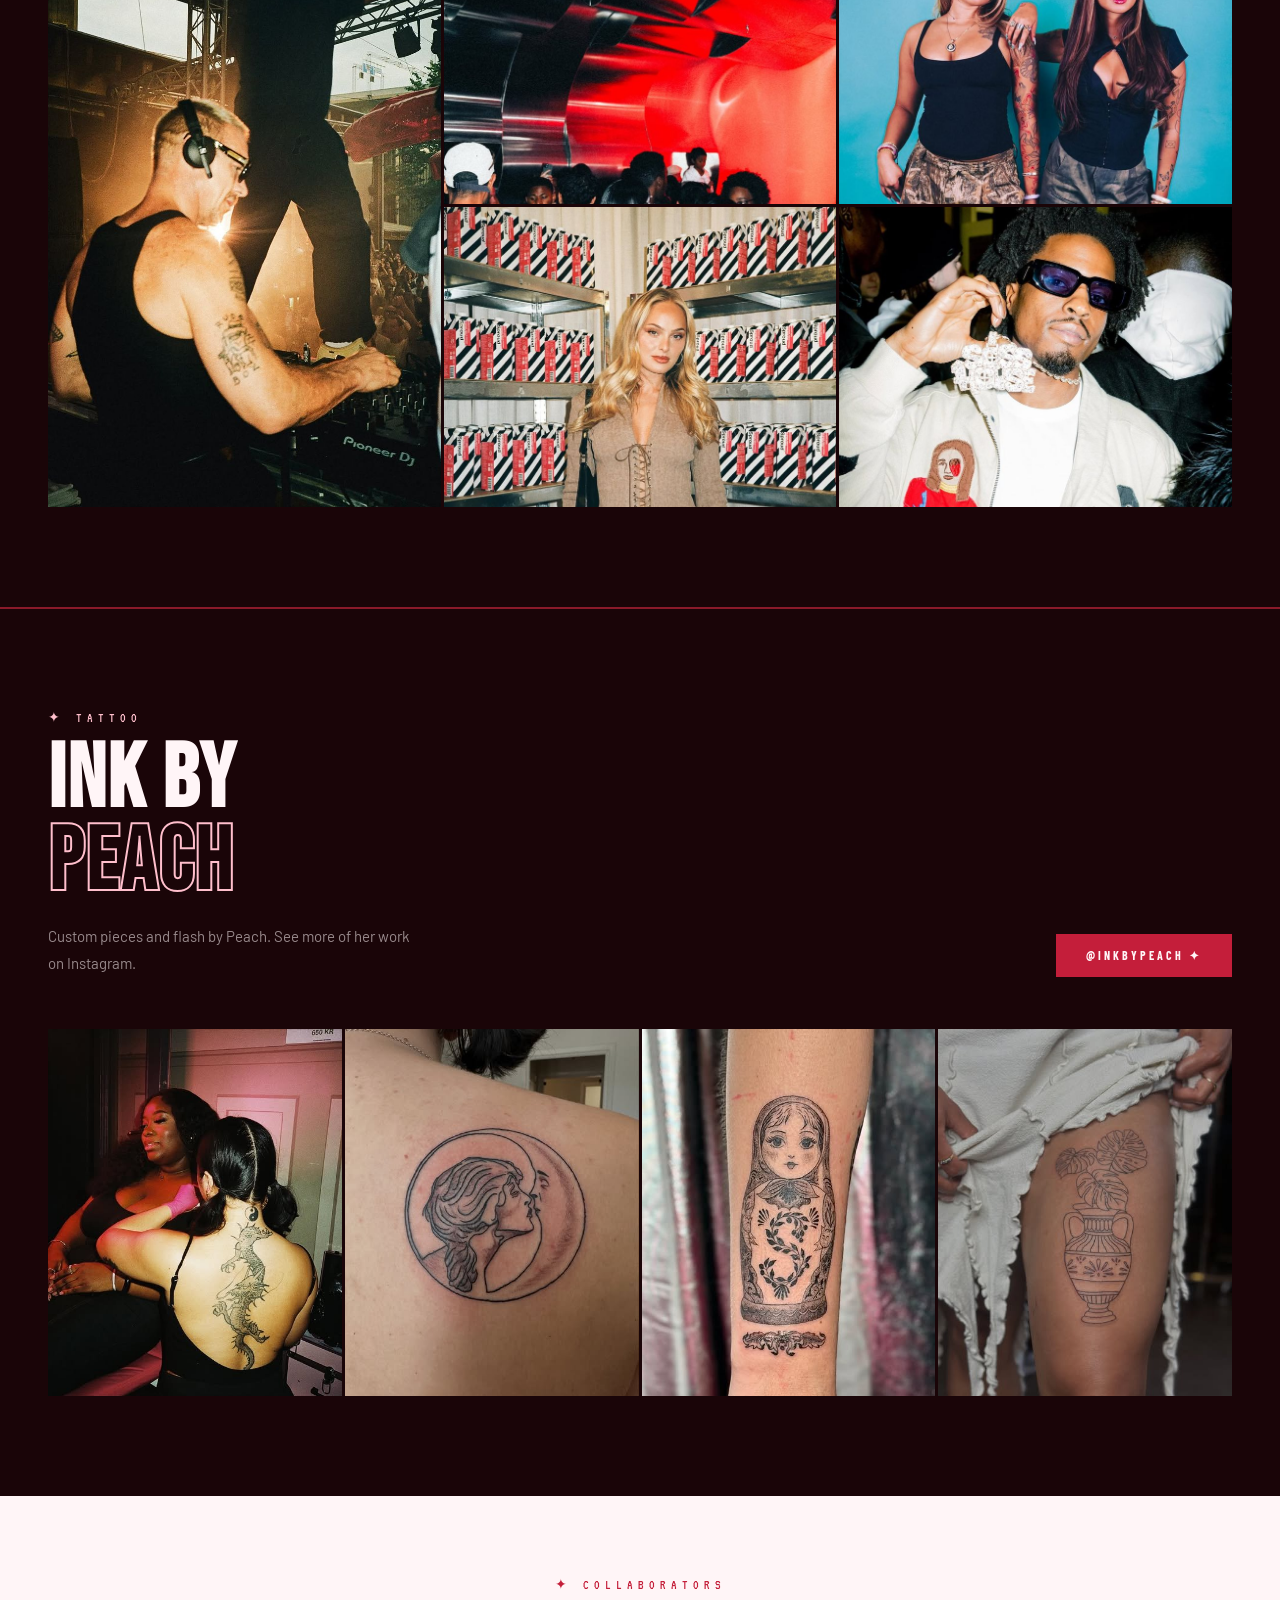
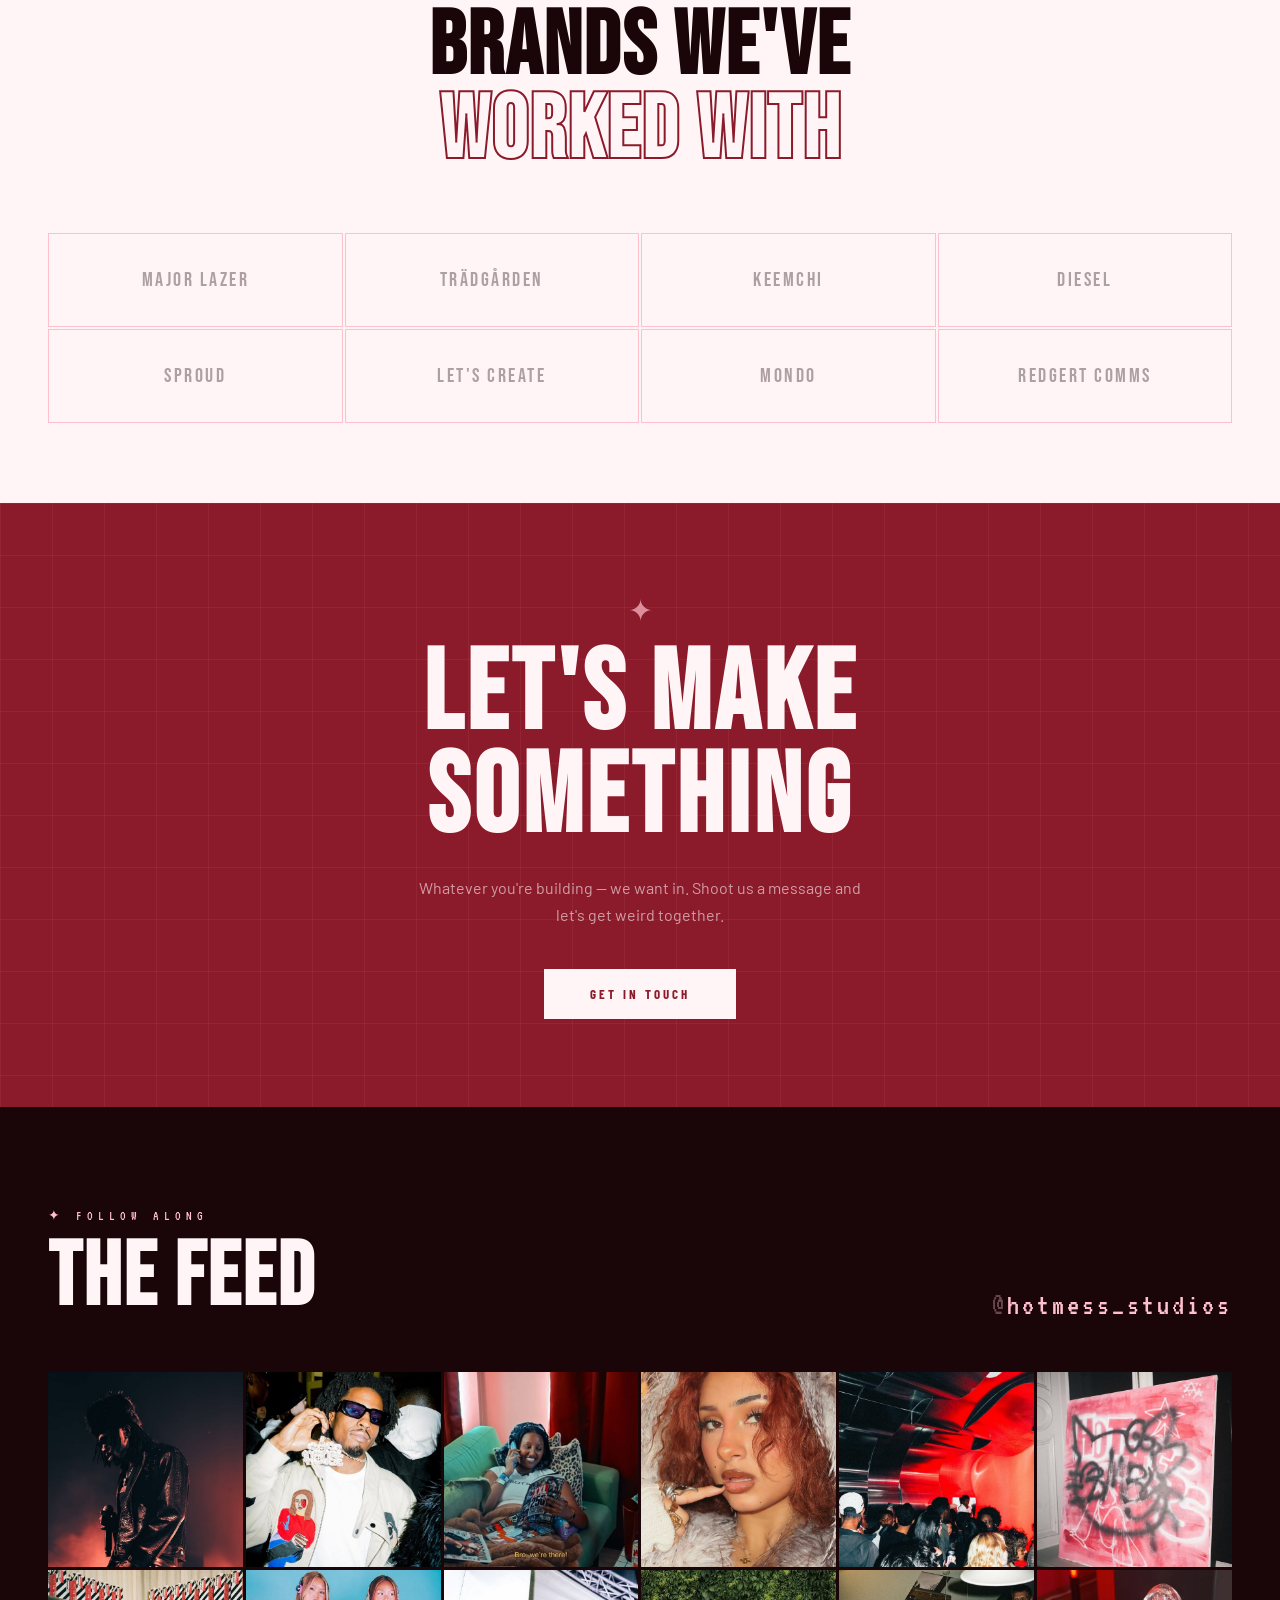
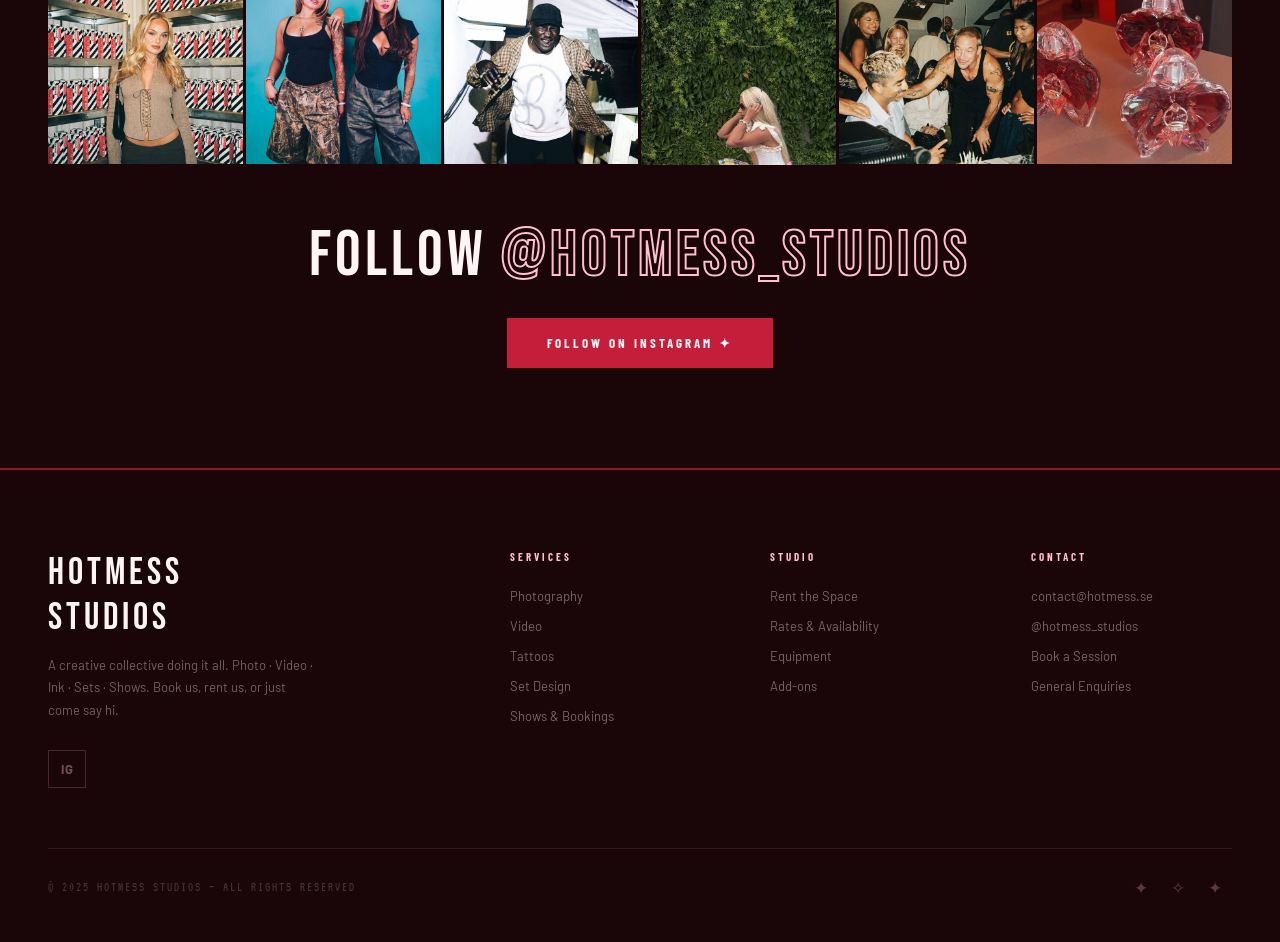
==== commit e3841027: "Use real Instagram content, add tattoo section, harden site security Content - Featured Work and The" ====
--- a/index.html
+++ b/index.html
@@ -4,6 +4,17 @@
     <meta charset="UTF-8">
     <meta name="viewport" content="width=device-width, initial-scale=1.0">
     <title>Hotmess Studios — Creative Collective</title>
+    <meta name="description" content="Hot Mess Studios — production, PR and consulting photo studio in Stockholm and Paris. Photo, video, tattoo, set design and events. Studio space for rent.">
+    <meta name="robots" content="index, follow">
+    <link rel="canonical" href="https://www.hotmess.se/">
+    <meta name="theme-color" content="#1A0508">
+    <meta property="og:type" content="website">
+    <meta property="og:site_name" content="Hot Mess Studios">
+    <meta property="og:title" content="Hotmess Studios — Creative Collective">
+    <meta property="og:description" content="Production, PR and consulting photo studio in Stockholm and Paris. Studio space for rent.">
+    <meta property="og:url" content="https://www.hotmess.se/">
+    <meta property="og:image" content="https://www.hotmess.se/assets/og.jpg">
+    <meta name="twitter:card" content="summary_large_image">
     <link rel="preconnect" href="https://fonts.googleapis.com">
     <link rel="preconnect" href="https://fonts.gstatic.com" crossorigin>
     <link href="https://fonts.googleapis.com/css2?family=Bebas+Neue&family=VT323&family=Barlow:ital,wght@0,300;0,400;0,500;0,600;1,300;1,400&family=Barlow+Condensed:wght@600;700&display=swap" rel="stylesheet">
@@ -550,20 +561,16 @@
         .work-item:nth-child(4) { background: linear-gradient(135deg, #3d1520, #1a050e); }
         .work-item:nth-child(5) { background: linear-gradient(45deg, #2a0a12, var(--red-dark)); }
 
-        .work-ph {
+        .work-item img {
             position: absolute;
             inset: 0;
-            display: flex;
-            align-items: center;
-            justify-content: center;
-        }
-        .work-ph-text {
-            font-family: 'Bebas Neue', sans-serif;
-            font-size: 15px;
-            letter-spacing: 4px;
-            color: rgba(255,191,204,0.12);
-            text-align: center;
-        }
+            width: 100%;
+            height: 100%;
+            object-fit: cover;
+            object-position: center 25%;
+            transition: transform 0.5s ease;
+        }
+        .work-item:hover img { transform: scale(1.04); }
 
         .work-overlay {
             position: absolute;
@@ -591,13 +598,51 @@
             margin-top: 2px;
         }
 
+        /* ── TATTOO ── */
+        .tattoo { background: var(--black); border-top: 2px solid var(--red-dark); }
+        .tattoo .section-label { color: var(--pink-mid); }
+        .tattoo-header {
+            display: flex;
+            justify-content: space-between;
+            align-items: flex-end;
+            gap: 32px;
+            margin-bottom: 52px;
+        }
+        .tattoo-desc {
+            margin-top: 18px;
+            font-size: 15px;
+            line-height: 1.8;
+            color: rgba(255,245,247,0.55);
+            max-width: 380px;
+        }
+        .tattoo-grid {
+            display: grid;
+            grid-template-columns: repeat(4, 1fr);
+            gap: 3px;
+        }
+        .tattoo-item {
+            aspect-ratio: 4 / 5;
+            position: relative;
+            overflow: hidden;
+            background: #2a0812;
+            cursor: none;
+        }
+        .tattoo-item img {
+            width: 100%;
+            height: 100%;
+            object-fit: cover;
+            display: block;
+            transition: transform 0.5s ease;
+        }
+        .tattoo-item:hover img { transform: scale(1.04); }
+
         /* ── BRANDS ── */
         .brands { background: var(--pink-light); padding: 80px 48px; }
         .brands-header { text-align: center; margin-bottom: 60px; }
 
         .brands-grid {
             display: grid;
-            grid-template-columns: repeat(6, 1fr);
+            grid-template-columns: repeat(4, 1fr);
             gap: 2px;
         }
         .brand-item {
@@ -606,6 +651,7 @@
             display: flex;
             align-items: center;
             justify-content: center;
+            text-decoration: none;
             transition: all 0.22s;
         }
         .brand-item:hover {
@@ -721,14 +767,11 @@
         .ig-item:nth-child(5) { background: linear-gradient(135deg, #2a0812, var(--red-dark)); }
         .ig-item:nth-child(6) { background: linear-gradient(45deg, var(--red-dark), #1a0508); }
 
-        .ig-ph {
-            position: absolute;
-            inset: 0;
-            display: flex;
-            align-items: center;
-            justify-content: center;
-            font-size: 26px;
-            color: rgba(255,191,204,0.13);
+        .ig-item img {
+            width: 100%;
+            height: 100%;
+            object-fit: cover;
+            display: block;
         }
         .ig-overlay {
             position: absolute;
@@ -740,7 +783,8 @@
             opacity: 0;
             transition: opacity 0.24s;
         }
-        .ig-item:hover .ig-overlay { opacity: 1; }
+        .ig-item:hover .ig-overlay,
+        .tattoo-item:hover .ig-overlay { opacity: 1; }
         .ig-overlay span {
             font-family: 'VT323', monospace;
             font-size: 18px;
@@ -862,7 +906,6 @@
         /* ── RESPONSIVE ── */
         @media (max-width: 1100px) {
             .services-grid { grid-template-columns: repeat(3, 1fr); }
-            .brands-grid { grid-template-columns: repeat(3, 1fr); }
             .ig-grid { grid-template-columns: repeat(3, 1fr); }
             .footer-inner { grid-template-columns: 1fr 1fr; gap: 40px; }
         }
@@ -877,6 +920,10 @@
             .rental-content { padding: 48px 28px; }
             .work-grid { grid-template-columns: 1fr 1fr; grid-template-rows: auto; }
             .work-item:first-child { grid-row: auto; }
+            .work-item { aspect-ratio: 4 / 5; }
+            .tattoo-header { flex-direction: column; align-items: flex-start; }
+            .tattoo-grid { grid-template-columns: repeat(2, 1fr); }
+            .brands-grid { grid-template-columns: repeat(2, 1fr); }
             .hero-btns { flex-direction: column; }
             .cta-btns { flex-direction: column; align-items: center; }
             .ig-follow-title { font-size: 36px; }
@@ -900,9 +947,10 @@
             <li><a href="#services">Services</a></li>
             <li><a href="#studio">Studio</a></li>
             <li><a href="#work">Work</a></li>
+            <li><a href="#tattoo">Tattoo</a></li>
             <li><a href="#brands">Clients</a></li>
             <li><a href="#instagram">Instagram</a></li>
-            <li><a href="#contact" class="nav-cta">Book Now</a></li>
+            <li><a href="mailto:contact@hotmess.se" class="nav-cta">Get in Touch</a></li>
         </ul>
     </nav>
 
@@ -1067,7 +1115,7 @@
                     </div>
                 </div>
                 <div class="rental-cta">
-                    <a href="#contact" class="btn-primary">Book the Space ✦</a>
+                    <a href="mailto:contact@hotmess.se" class="btn-primary">Get in Touch ✦</a>
                 </div>
             </div>
         </div>
@@ -1080,54 +1128,84 @@
                 <div class="section-label">Portfolio</div>
                 <h2 class="section-title" style="color:var(--pink-light)">FEATURED<br><span style="-webkit-text-stroke:2px var(--pink-mid);color:transparent">WORK</span></h2>
             </div>
-            <a href="#" class="btn-primary" style="padding:12px 28px; font-size:12px;">View All ✦</a>
+            <a href="https://www.instagram.com/hotmess_studios/" target="_blank" rel="noopener" class="btn-primary" style="padding:12px 28px; font-size:12px;">View All ✦</a>
         </div>
         <div class="work-grid reveal">
-            <div class="work-item">
-                <div class="work-ph"><div class="work-ph-text">PHOTO<br>CAMPAIGN</div></div>
+            <a class="work-item" href="https://www.instagram.com/p/DanZGdWDDzk/" target="_blank" rel="noopener">
+                <img src="assets/work/major-lazer-tradgarden.jpg" alt="Diplo performing with Major Lazer at Trädgården, Stockholm" loading="lazy" decoding="async">
+                <div class="work-overlay">
+                    <div>
+                        <div class="work-cat">Concerts</div>
+                        <div class="work-name">Major Lazer — Trädgården</div>
+                    </div>
+                </div>
+            </a>
+            <a class="work-item" href="https://www.instagram.com/p/DdvxWoXiLvE/" target="_blank" rel="noopener">
+                <img src="assets/work/keemchi-pre-opening.jpg" alt="Guests inside KEEMCHI's new location at the pre-opening hosted by Hot Mess" loading="lazy" decoding="async">
+                <div class="work-overlay">
+                    <div>
+                        <div class="work-cat">Events</div>
+                        <div class="work-name">KEEMCHI Pre-Opening</div>
+                    </div>
+                </div>
+            </a>
+            <a class="work-item" href="https://www.instagram.com/p/Db29qnAOQq3/" target="_blank" rel="noopener">
+                <img src="assets/work/studio-session.jpg" alt="Two models posing against a blue backdrop at Hot Mess Studios" loading="lazy" decoding="async">
                 <div class="work-overlay">
                     <div>
                         <div class="work-cat">Photography</div>
-                        <div class="work-name">Brand Campaign 2024</div>
+                        <div class="work-name">Studio Session</div>
                     </div>
                 </div>
-            </div>
-            <div class="work-item">
-                <div class="work-ph"><div class="work-ph-text">MUSIC<br>VIDEO</div></div>
+            </a>
+            <a class="work-item" href="https://www.instagram.com/p/DdWXkjNDKuJ/" target="_blank" rel="noopener">
+                <img src="assets/work/sproud-dinner.jpg" alt="Guest at the Sproud dinner at Studio Constance, shot on film" loading="lazy" decoding="async">
                 <div class="work-overlay">
                     <div>
-                        <div class="work-cat">Video</div>
-                        <div class="work-name">Music Video — Artist Name</div>
+                        <div class="work-cat">PR + Events</div>
+                        <div class="work-name">Sproud Dinner — Analog</div>
                     </div>
                 </div>
-            </div>
-            <div class="work-item">
-                <div class="work-ph"><div class="work-ph-text">TATTOO<br>FLASH</div></div>
+            </a>
+            <a class="work-item" href="https://www.instagram.com/p/DUdlUwtjK2q/" target="_blank" rel="noopener">
+                <img src="assets/work/paris-fashion-week.jpg" alt="Street style capture during Paris Fashion Week" loading="lazy" decoding="async">
                 <div class="work-overlay">
                     <div>
-                        <div class="work-cat">Tattoo</div>
-                        <div class="work-name">Flash Collection Vol.3</div>
+                        <div class="work-cat">Street</div>
+                        <div class="work-name">PFW Street Captures</div>
                     </div>
                 </div>
-            </div>
-            <div class="work-item">
-                <div class="work-ph"><div class="work-ph-text">SET<br>BUILD</div></div>
-                <div class="work-overlay">
-                    <div>
-                        <div class="work-cat">Set Design</div>
-                        <div class="work-name">Editorial Set — Magazine</div>
-                    </div>
-                </div>
-            </div>
-            <div class="work-item">
-                <div class="work-ph"><div class="work-ph-text">LIVE<br>SHOW</div></div>
-                <div class="work-overlay">
-                    <div>
-                        <div class="work-cat">Shows</div>
-                        <div class="work-name">Underground Showcase</div>
-                    </div>
-                </div>
-            </div>
+            </a>
+        </div>
+    </section>
+
+    <!-- TATTOO -->
+    <section class="tattoo" id="tattoo">
+        <div class="tattoo-header reveal">
+            <div>
+                <div class="section-label">Tattoo</div>
+                <h2 class="section-title" style="color:var(--pink-light)">INK BY<br><span style="-webkit-text-stroke:2px var(--pink-mid);color:transparent">PEACH</span></h2>
+                <p class="tattoo-desc">Custom pieces and flash by Peach. See more of her work on Instagram.</p>
+            </div>
+            <a href="https://www.instagram.com/inkbypeach/" target="_blank" rel="noopener" class="btn-primary" style="padding:12px 28px; font-size:12px;">@inkbypeach ✦</a>
+        </div>
+        <div class="tattoo-grid reveal">
+            <a class="tattoo-item" href="https://www.instagram.com/p/DQ_lXLvjPt3/" target="_blank" rel="noopener">
+                <img src="assets/tattoo/DQ_lXLvjPt3.jpg" alt="Dragon tattoo running down the spine" loading="lazy" decoding="async">
+                <div class="ig-overlay"><span>View on IG ↗</span></div>
+            </a>
+            <a class="tattoo-item" href="https://www.instagram.com/p/DeJ8jSICgQA/" target="_blank" rel="noopener">
+                <img src="assets/tattoo/DeJ8jSICgQA.jpg" alt="Fine-line portrait of a woman inside a crescent moon, shoulder tattoo" loading="lazy" decoding="async">
+                <div class="ig-overlay"><span>View on IG ↗</span></div>
+            </a>
+            <a class="tattoo-item" href="https://www.instagram.com/p/DOVy0lziC8h/" target="_blank" rel="noopener">
+                <img src="assets/tattoo/DOVy0lziC8h.jpg" alt="Matryoshka doll tattoo on the forearm" loading="lazy" decoding="async">
+                <div class="ig-overlay"><span>View on IG ↗</span></div>
+            </a>
+            <a class="tattoo-item" href="https://www.instagram.com/p/DeHBez9CkoF/" target="_blank" rel="noopener">
+                <img src="assets/tattoo/DeHBez9CkoF.jpg" alt="Greek vase with a plant, thigh tattoo" loading="lazy" decoding="async">
+                <div class="ig-overlay"><span>View on IG ↗</span></div>
+            </a>
         </div>
     </section>
 
@@ -1138,12 +1216,14 @@
             <h2 class="section-title" style="text-align:center">BRANDS WE'VE<br><span class="outline">WORKED WITH</span></h2>
         </div>
         <div class="brands-grid reveal">
-            <div class="brand-item"><div class="brand-name">CULT BEAUTY</div></div>
-            <div class="brand-item"><div class="brand-name">LOCAL NOISE</div></div>
-            <div class="brand-item"><div class="brand-name">VOID RECORDS</div></div>
-            <div class="brand-item"><div class="brand-name">NEON RIOT</div></div>
-            <div class="brand-item"><div class="brand-name">MOTH & FLAME</div></div>
-            <div class="brand-item"><div class="brand-name">REDLINE CO.</div></div>
+            <a class="brand-item" href="https://www.instagram.com/majorlazer/" target="_blank" rel="noopener"><div class="brand-name">MAJOR LAZER</div></a>
+            <a class="brand-item" href="https://www.instagram.com/tradgarden/" target="_blank" rel="noopener"><div class="brand-name">TRÄDGÅRDEN</div></a>
+            <a class="brand-item" href="https://www.instagram.com/keemchi/" target="_blank" rel="noopener"><div class="brand-name">KEEMCHI</div></a>
+            <a class="brand-item" href="https://www.instagram.com/dieselfragrances/" target="_blank" rel="noopener"><div class="brand-name">DIESEL</div></a>
+            <a class="brand-item" href="https://www.instagram.com/sproud/" target="_blank" rel="noopener"><div class="brand-name">SPROUD</div></a>
+            <a class="brand-item" href="https://www.instagram.com/letscreatese/" target="_blank" rel="noopener"><div class="brand-name">LET'S CREATE</div></a>
+            <a class="brand-item" href="https://www.instagram.com/mondo_sound/" target="_blank" rel="noopener"><div class="brand-name">MONDO</div></a>
+            <a class="brand-item" href="https://www.instagram.com/redgertcomms/" target="_blank" rel="noopener"><div class="brand-name">REDGERT COMMS</div></a>
         </div>
     </section>
 
@@ -1154,8 +1234,7 @@
             <h2 class="cta-title">LET'S MAKE<br>SOMETHING</h2>
             <p class="cta-sub">Whatever you're building — we want in. Shoot us a message and let's get weird together.</p>
             <div class="cta-btns">
-                <a href="mailto:hello@hotmessstudios.com" class="btn-white">Get In Touch</a>
-                <a href="#studio" class="btn-ghost" style="color:var(--pink-light); border-color:rgba(255,245,247,0.3)">Book the Studio</a>
+                <a href="mailto:contact@hotmess.se" class="btn-white">Get In Touch</a>
             </div>
         </div>
     </section>
@@ -1170,30 +1249,54 @@
             <div class="ig-handle">hotmess_studios</div>
         </div>
         <div class="ig-grid reveal">
-            <div class="ig-item">
-                <div class="ig-ph">📷</div>
-                <div class="ig-overlay"><span>♥ 421</span></div>
-            </div>
-            <div class="ig-item">
-                <div class="ig-ph">🎬</div>
-                <div class="ig-overlay"><span>♥ 318</span></div>
-            </div>
-            <div class="ig-item">
-                <div class="ig-ph">🖤</div>
-                <div class="ig-overlay"><span>♥ 892</span></div>
-            </div>
-            <div class="ig-item">
-                <div class="ig-ph">🎭</div>
-                <div class="ig-overlay"><span>♥ 571</span></div>
-            </div>
-            <div class="ig-item">
-                <div class="ig-ph">🎤</div>
-                <div class="ig-overlay"><span>♥ 643</span></div>
-            </div>
-            <div class="ig-item">
-                <div class="ig-ph">✦</div>
+            <a class="ig-item" href="https://www.instagram.com/p/DLDOxz7t9Kt/" target="_blank" rel="noopener">
+                <img src="assets/feed/DLDOxz7t9Kt.jpg" alt="Performer on stage under blue light — all about details" loading="lazy" decoding="async">
+                <div class="ig-overlay"><span>♥ 50</span></div>
+            </a>
+            <a class="ig-item" href="https://www.instagram.com/p/DUdlUwtjK2q/" target="_blank" rel="noopener">
+                <img src="assets/feed/DUdlUwtjK2q.jpg" alt="Paris Fashion Week street capture by Violette Adam" loading="lazy" decoding="async">
+                <div class="ig-overlay"><span>♥ 20</span></div>
+            </a>
+            <a class="ig-item" href="https://www.instagram.com/p/Dd12exRsHCp/" target="_blank" rel="noopener">
+                <img src="assets/feed/Dd12exRsHCp.jpg" alt="Campaign video for Let's Create wellness festival, filmed at Hot Mess Studios" loading="lazy" decoding="async">
+                <div class="ig-overlay"><span>▶ ♥ 22</span></div>
+            </a>
+            <a class="ig-item" href="https://www.instagram.com/p/Dd0_6k8oPq7/" target="_blank" rel="noopener">
+                <img src="assets/feed/Dd0_6k8oPq7.jpg" alt="Outfit video with SEVN" loading="lazy" decoding="async">
+                <div class="ig-overlay"><span>▶ ♥ 160</span></div>
+            </a>
+            <a class="ig-item" href="https://www.instagram.com/p/DdvxWoXiLvE/" target="_blank" rel="noopener">
+                <img src="assets/feed/DdvxWoXiLvE.jpg" alt="KEEMCHI pre-opening hosted by Hot Mess" loading="lazy" decoding="async">
+                <div class="ig-overlay"><span>♥ 107</span></div>
+            </a>
+            <a class="ig-item" href="https://www.instagram.com/p/Ddt-LTAjHnp/" target="_blank" rel="noopener">
+                <img src="assets/feed/Ddt-LTAjHnp.jpg" alt="Photo corner at Spy Bar" loading="lazy" decoding="async">
+                <div class="ig-overlay"><span>♥ 73</span></div>
+            </a>
+            <a class="ig-item" href="https://www.instagram.com/p/DdWXkjNDKuJ/" target="_blank" rel="noopener">
+                <img src="assets/feed/DdWXkjNDKuJ.jpg" alt="Analog photos from the Sproud dinner at Studio Constance" loading="lazy" decoding="async">
+                <div class="ig-overlay"><span>♥ 131</span></div>
+            </a>
+            <a class="ig-item" href="https://www.instagram.com/p/Db29qnAOQq3/" target="_blank" rel="noopener">
+                <img src="assets/feed/Db29qnAOQq3.jpg" alt="Studio shoot at Hot Mess Studios" loading="lazy" decoding="async">
+                <div class="ig-overlay"><span>▶ ♥ 238</span></div>
+            </a>
+            <a class="ig-item" href="https://www.instagram.com/p/Dbxy1wnDFtz/" target="_blank" rel="noopener">
+                <img src="assets/feed/Dbxy1wnDFtz.jpg" alt="Skin on Skin after his set at Trädgården" loading="lazy" decoding="async">
+                <div class="ig-overlay"><span>♥ 76</span></div>
+            </a>
+            <a class="ig-item" href="https://www.instagram.com/p/DbrIpobMWJc/" target="_blank" rel="noopener">
+                <img src="assets/feed/DbrIpobMWJc.jpg" alt="Styling a client for her shoot" loading="lazy" decoding="async">
+                <div class="ig-overlay"><span>▶ ♥ 17</span></div>
+            </a>
+            <a class="ig-item" href="https://www.instagram.com/p/DanZGdWDDzk/" target="_blank" rel="noopener">
+                <img src="assets/feed/DanZGdWDDzk.jpg" alt="Diplo and Major Lazer at Trädgården, analog and digital" loading="lazy" decoding="async">
                 <div class="ig-overlay"><span>♥ 234</span></div>
-            </div>
+            </a>
+            <a class="ig-item" href="https://www.instagram.com/p/Dak7SAGM3ye/" target="_blank" rel="noopener">
+                <img src="assets/feed/Dak7SAGM3ye.jpg" alt="Diesel Fragrances DESIRE launch nail salon at Les Ardentes" loading="lazy" decoding="async">
+                <div class="ig-overlay"><span>▶ ♥ 15</span></div>
+            </a>
         </div>
         <div class="ig-follow reveal">
             <p class="ig-follow-title">FOLLOW <span>@HOTMESS_STUDIOS</span></p>
@@ -1209,8 +1312,6 @@
                 <p class="footer-tagline">A creative collective doing it all. Photo · Video · Ink · Sets · Shows. Book us, rent us, or just come say hi.</p>
                 <div class="footer-social">
                     <a href="https://www.instagram.com/hotmess_studios/" target="_blank" rel="noopener" class="social-link">IG</a>
-                    <a href="#" class="social-link">TT</a>
-                    <a href="#" class="social-link">TW</a>
                 </div>
             </div>
             <div class="footer-col">
@@ -1218,7 +1319,7 @@
                 <ul>
                     <li><a href="#services">Photography</a></li>
                     <li><a href="#services">Video</a></li>
-                    <li><a href="#services">Tattoos</a></li>
+                    <li><a href="#tattoo">Tattoos</a></li>
                     <li><a href="#services">Set Design</a></li>
                     <li><a href="#services">Shows & Bookings</a></li>
                 </ul>
@@ -1235,7 +1336,7 @@
             <div class="footer-col">
                 <h4>Contact</h4>
                 <ul>
-                    <li><a href="mailto:hello@hotmessstudios.com">hello@hotmessstudios.com</a></li>
+                    <li><a href="mailto:contact@hotmess.se">contact@hotmess.se</a></li>
                     <li><a href="https://www.instagram.com/hotmess_studios/" target="_blank" rel="noopener">@hotmess_studios</a></li>
                     <li><a href="#contact">Book a Session</a></li>
                     <li><a href="#contact">General Enquiries</a></li>
@@ -1248,68 +1349,6 @@
         </div>
     </footer>
 
-    <script>
-        // Custom cursor
-        const cursor = document.getElementById('cursor');
-        const ring = document.getElementById('cursorRing');
-        let mx = 0, my = 0, rx = 0, ry = 0;
-
-        document.addEventListener('mousemove', e => {
-            mx = e.clientX; my = e.clientY;
-            cursor.style.left = mx + 'px';
-            cursor.style.top = my + 'px';
-        });
-
-        (function tick() {
-            rx += (mx - rx) * 0.11;
-            ry += (my - ry) * 0.11;
-            ring.style.left = rx + 'px';
-            ring.style.top = ry + 'px';
-            requestAnimationFrame(tick);
-        })();
-
-        document.querySelectorAll('a, button, .service-card, .work-item, .ig-item, .rental-feature, .brand-item').forEach(el => {
-            el.addEventListener('mouseenter', () => {
-                cursor.style.width = '20px';
-                cursor.style.height = '20px';
-                ring.style.width = '52px';
-                ring.style.height = '52px';
-            });
-            el.addEventListener('mouseleave', () => {
-                cursor.style.width = '12px';
-                cursor.style.height = '12px';
-                ring.style.width = '32px';
-                ring.style.height = '32px';
-            });
-        });
-
-        // Scroll reveal
-        const observer = new IntersectionObserver(entries => {
-            entries.forEach((e, i) => {
-                if (e.isIntersecting) {
-                    setTimeout(() => e.target.classList.add('visible'), i * 60);
-                    observer.unobserve(e.target);
-                }
-            });
-        }, { threshold: 0.08, rootMargin: '0px 0px -30px 0px' });
-
-        document.querySelectorAll('.reveal').forEach(el => observer.observe(el));
-
-        // Nav on scroll
-        const nav = document.getElementById('nav');
-        window.addEventListener('scroll', () => {
-            nav.style.background = window.scrollY > 60
-                ? 'rgba(255,245,247,0.97)'
-                : 'rgba(255,245,247,0.88)';
-        }, { passive: true });
-
-        // Smooth anchor scroll
-        document.querySelectorAll('a[href^="#"]').forEach(a => {
-            a.addEventListener('click', e => {
-                const t = document.querySelector(a.getAttribute('href'));
-                if (t) { e.preventDefault(); t.scrollIntoView({ behavior: 'smooth' }); }
-            });
-        });
-    </script>
+    <script src="main.js"></script>
 </body>
 </html>
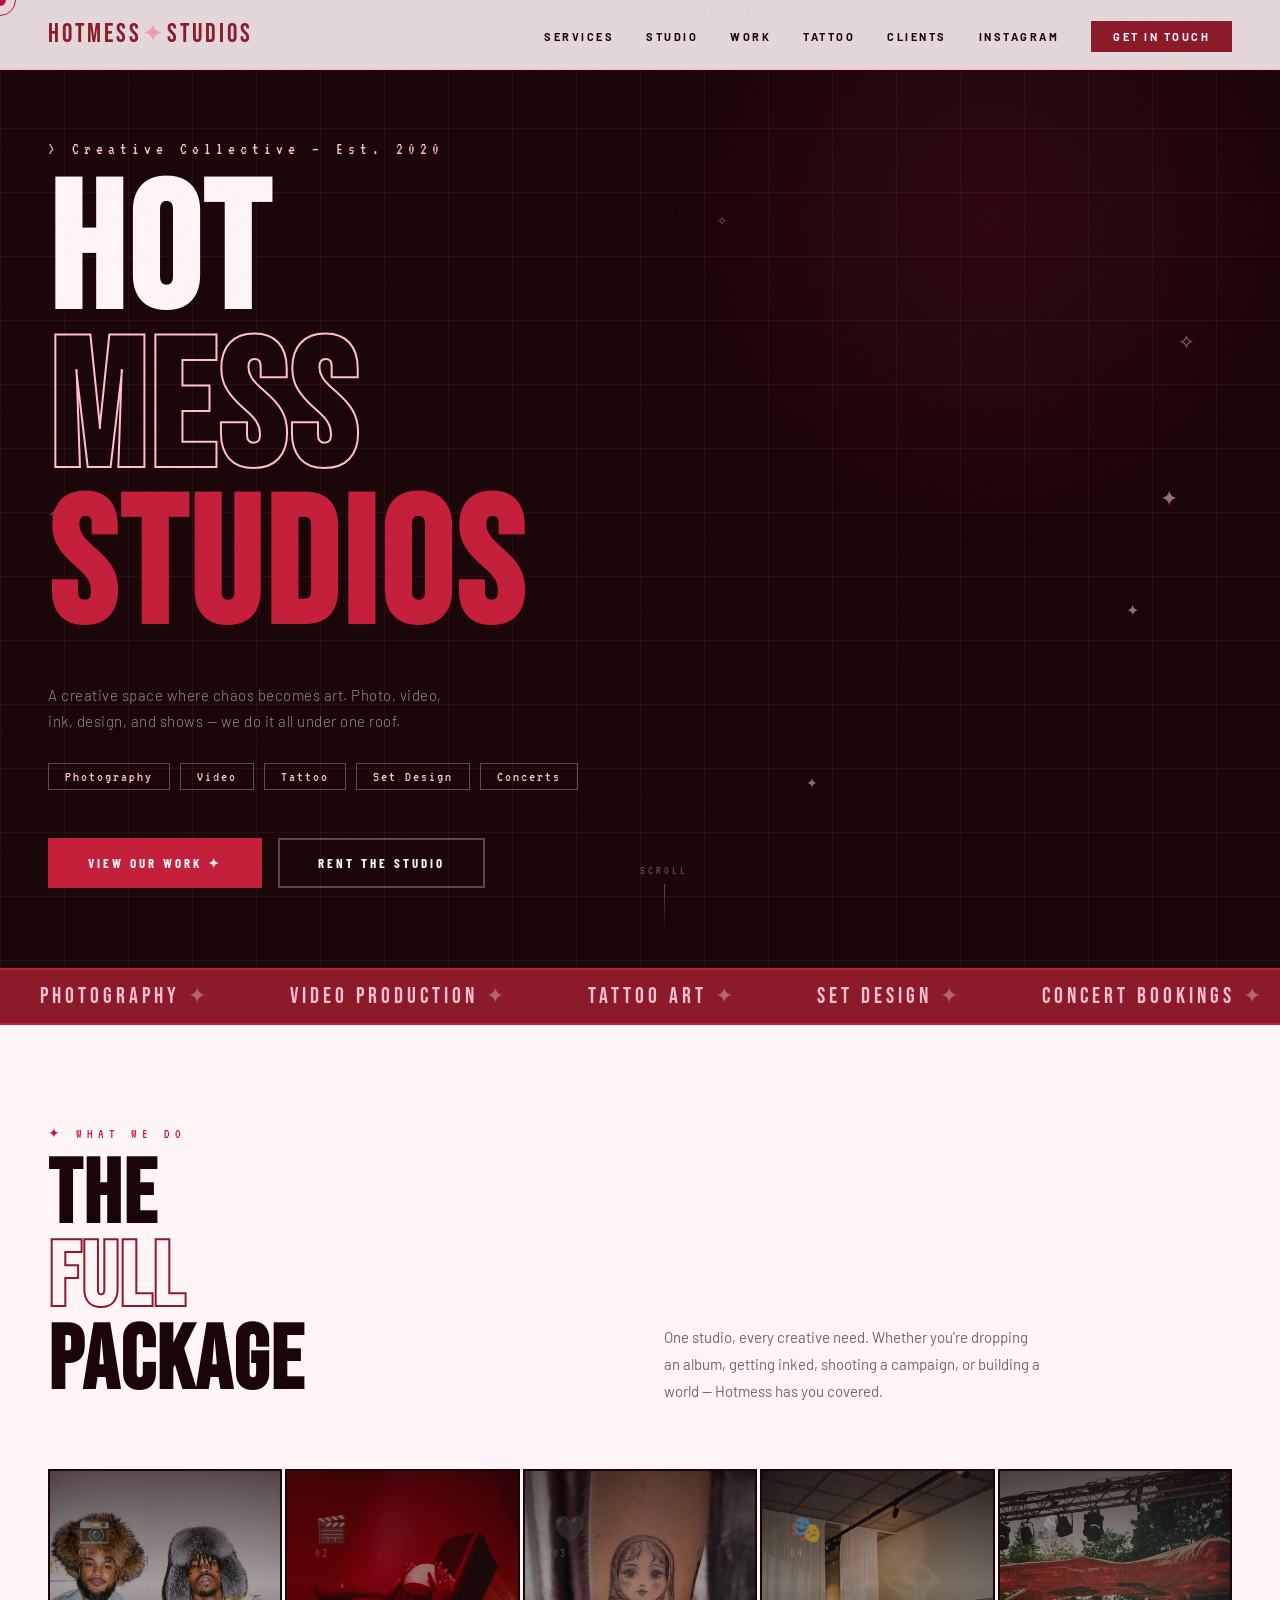
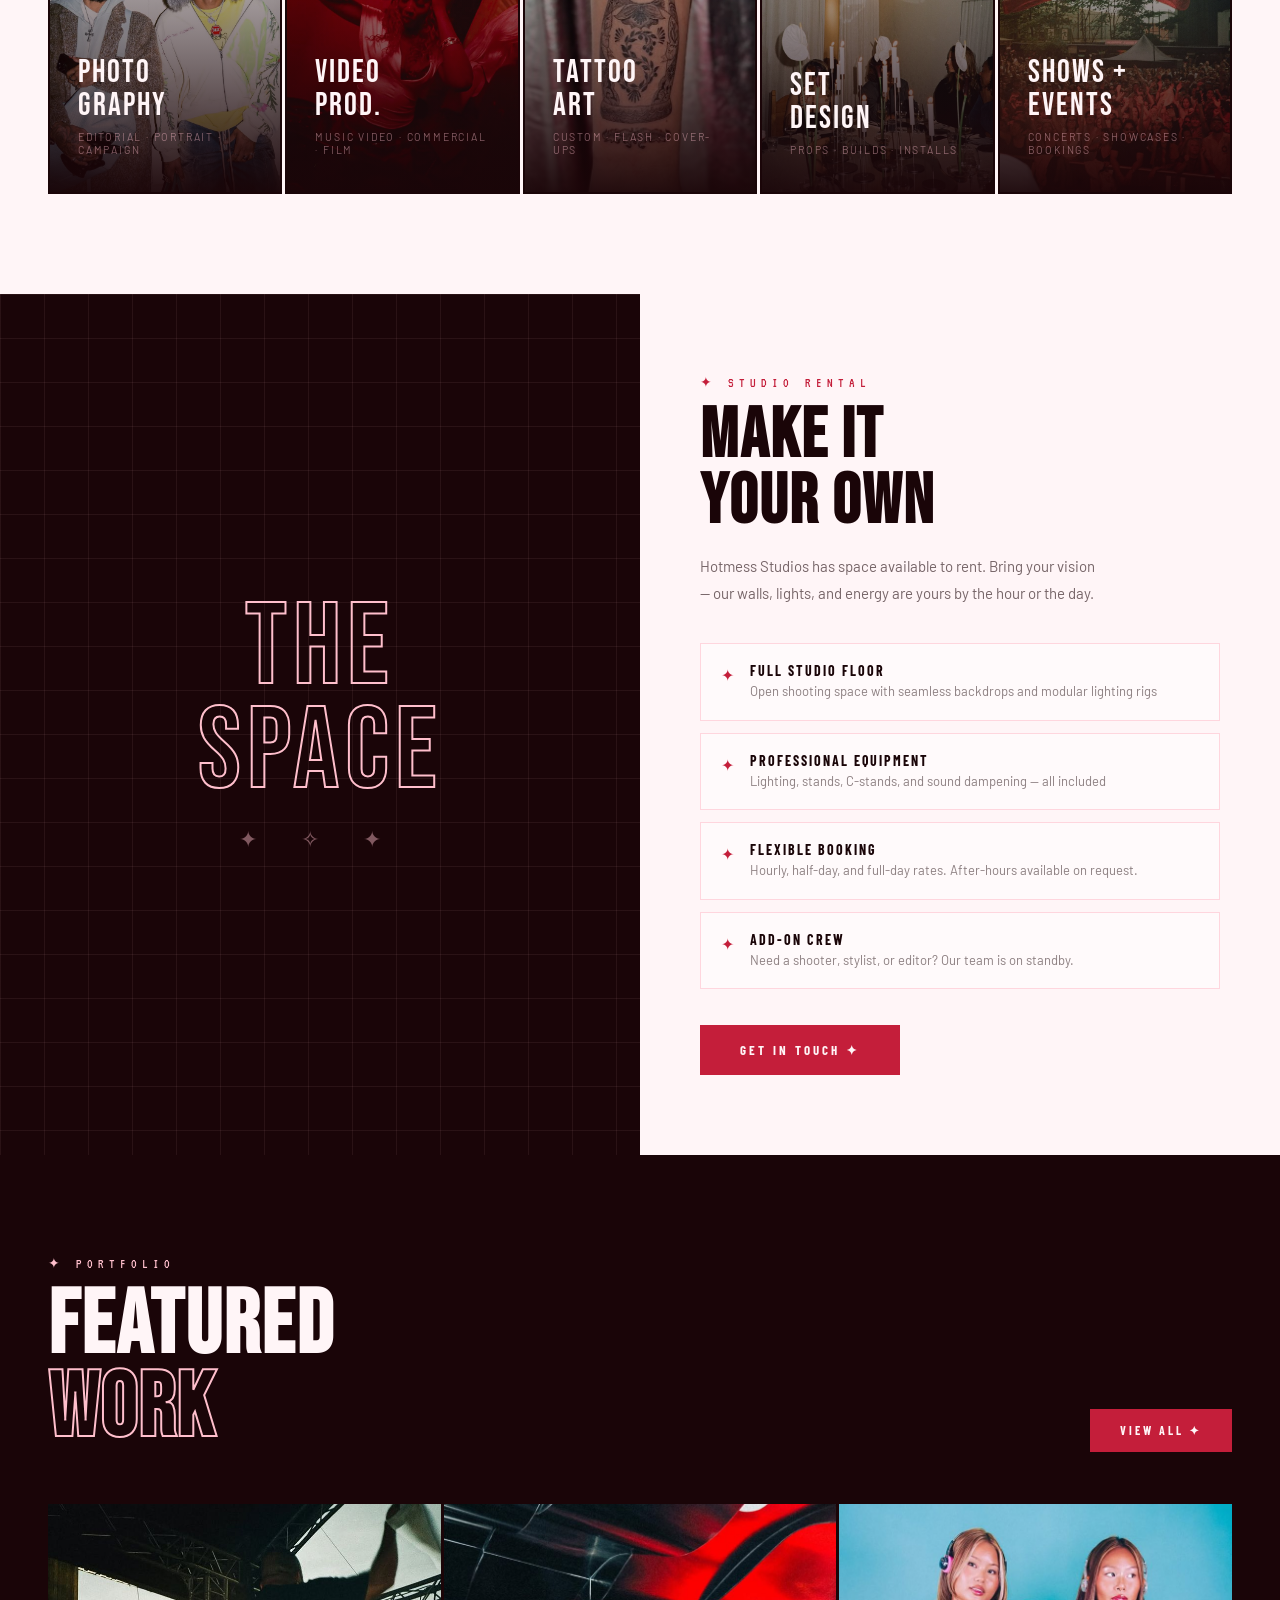
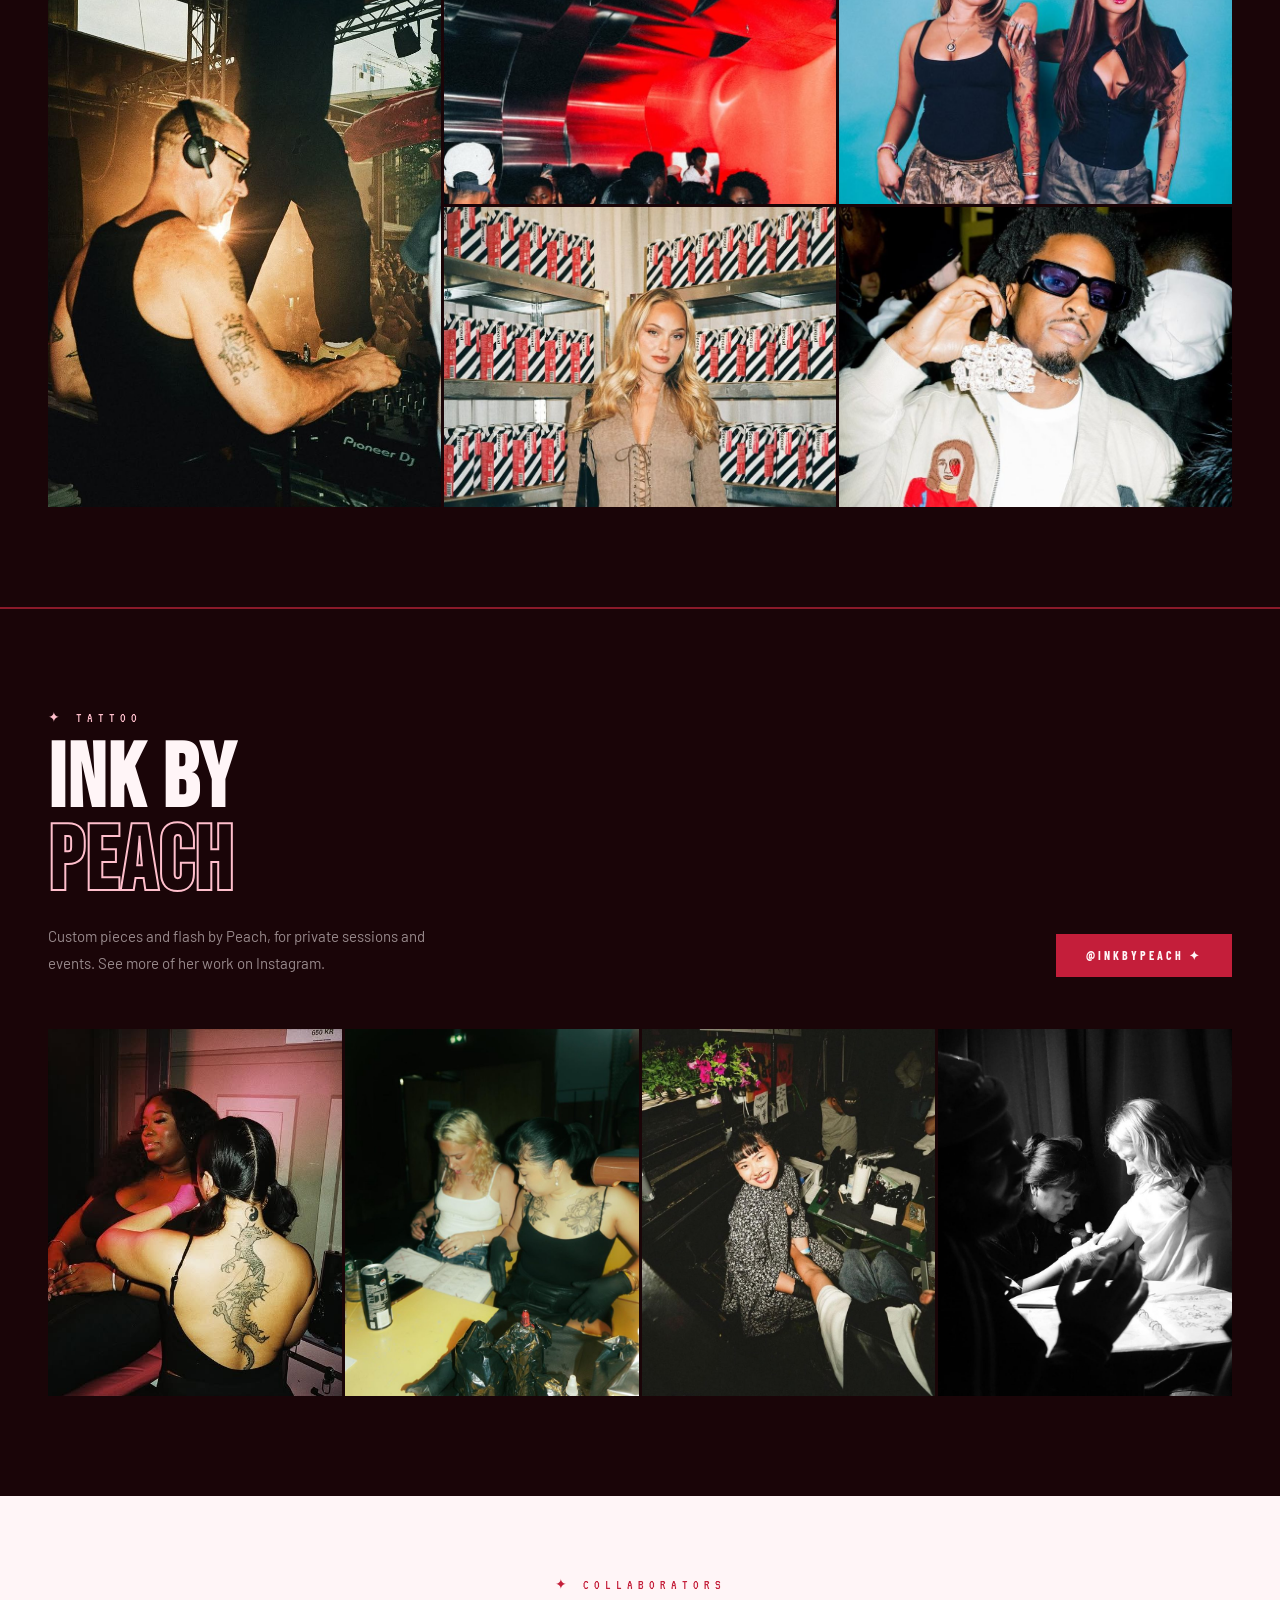
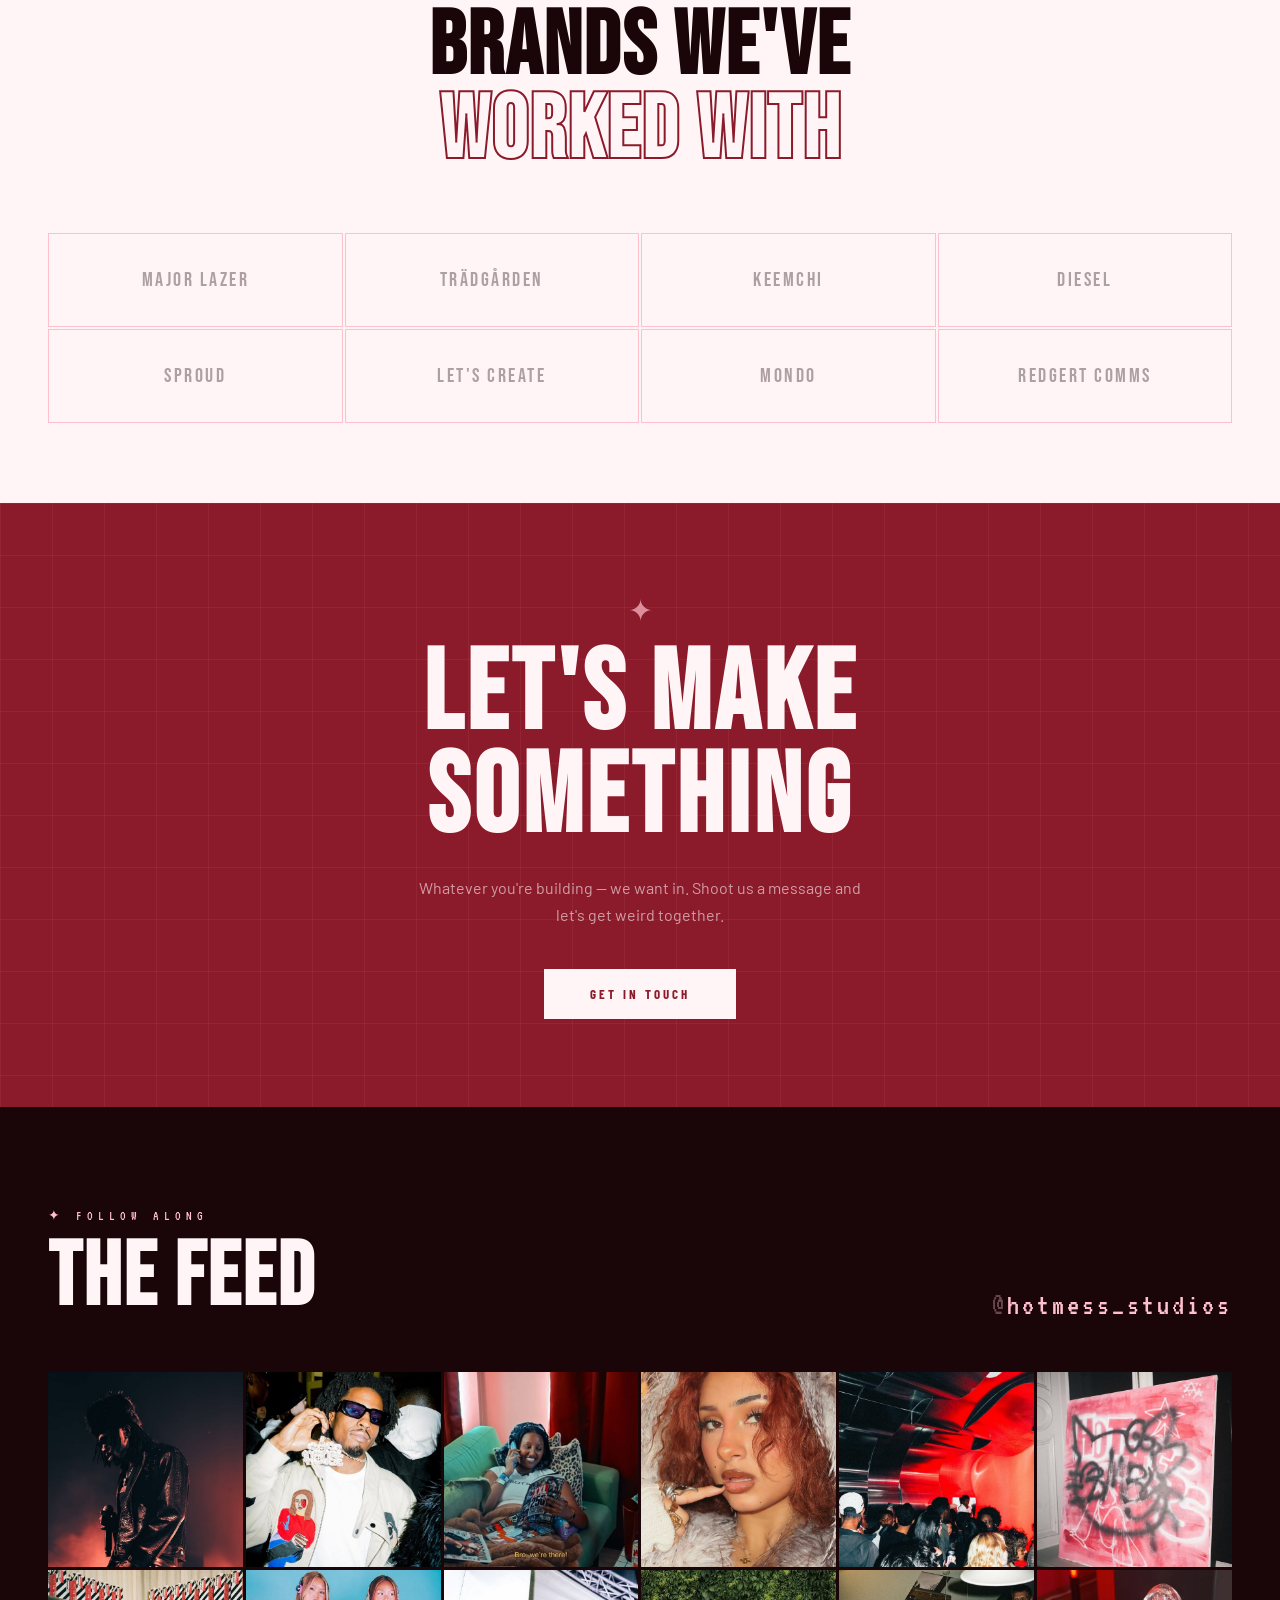
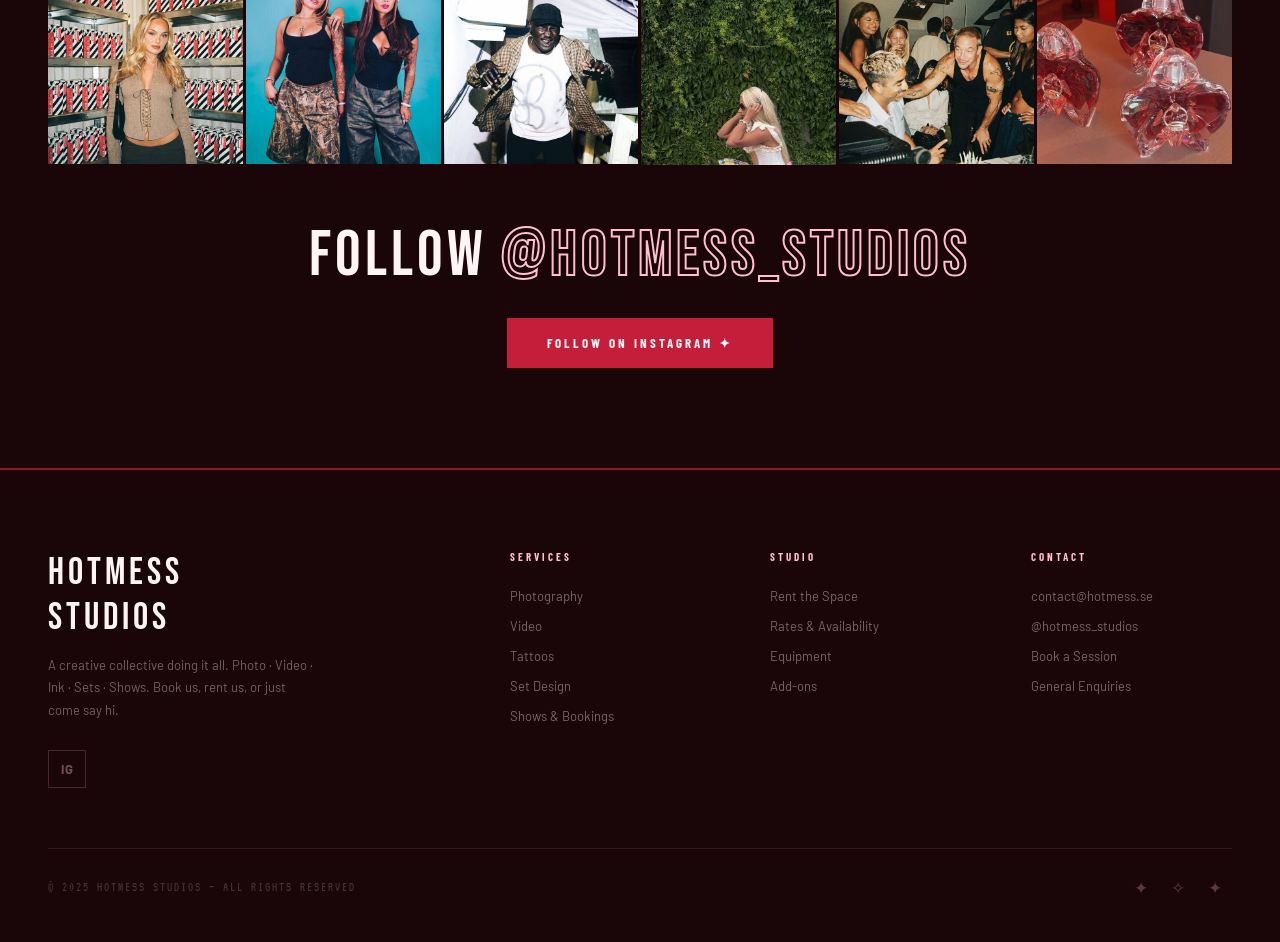
==== commit 309e323b: "Add photos to service cards and swap in new Ink by Peach shots - Service cards now have background i" ====
--- a/index.html
+++ b/index.html
@@ -399,9 +399,21 @@
             content: '';
             position: absolute;
             inset: 0;
-            background: linear-gradient(to bottom, transparent 50%, rgba(255,191,204,0.07));
+            z-index: 1;
+            background: linear-gradient(to top, rgba(26,5,8,0.94) 0%, rgba(26,5,8,0.45) 40%, rgba(26,5,8,0.15) 65%, rgba(26,5,8,0.6) 100%);
             pointer-events: none;
         }
+        .service-card > img {
+            position: absolute;
+            inset: 0;
+            width: 100%;
+            height: 100%;
+            object-fit: cover;
+            opacity: 0.75;
+            transition: opacity 0.28s, transform 0.5s ease;
+        }
+        .service-card:hover > img { opacity: 1; transform: scale(1.04); }
+        .service-card > div { position: relative; z-index: 2; }
         .service-icon {
             font-size: 26px;
             color: var(--pink-mid);
@@ -1017,6 +1029,7 @@
         </div>
         <div class="services-grid reveal">
             <div class="service-card">
+                <img src="assets/services/photography.jpg" alt="Two men in fur hats photographed during Paris Fashion Week" loading="lazy" decoding="async">
                 <div>
                     <div class="service-icon">📷</div>
                     <div class="service-num">01</div>
@@ -1027,6 +1040,7 @@
                 </div>
             </div>
             <div class="service-card">
+                <img src="assets/services/video.jpg" alt="Still from the Seraya AW2 aftermovie" loading="lazy" decoding="async">
                 <div>
                     <div class="service-icon">🎬</div>
                     <div class="service-num">02</div>
@@ -1037,6 +1051,7 @@
                 </div>
             </div>
             <div class="service-card">
+                <img src="assets/services/tattoo.jpg" alt="Matryoshka doll tattoo by Ink by Peach" loading="lazy" decoding="async">
                 <div>
                     <div class="service-icon">🖤</div>
                     <div class="service-num">03</div>
@@ -1047,6 +1062,7 @@
                 </div>
             </div>
             <div class="service-card">
+                <img src="assets/services/set-design.jpg" alt="Candlelit table styling at the Sproud dinner" loading="lazy" decoding="async">
                 <div>
                     <div class="service-icon">🎭</div>
                     <div class="service-num">04</div>
@@ -1057,6 +1073,7 @@
                 </div>
             </div>
             <div class="service-card">
+                <img src="assets/services/events.jpg" alt="Festival crowd seen from the stage at Trädgården" loading="lazy" decoding="async">
                 <div>
                     <div class="service-icon">🎤</div>
                     <div class="service-num">05</div>
@@ -1185,7 +1202,7 @@
             <div>
                 <div class="section-label">Tattoo</div>
                 <h2 class="section-title" style="color:var(--pink-light)">INK BY<br><span style="-webkit-text-stroke:2px var(--pink-mid);color:transparent">PEACH</span></h2>
-                <p class="tattoo-desc">Custom pieces and flash by Peach. See more of her work on Instagram.</p>
+                <p class="tattoo-desc">Custom pieces and flash by Peach, for private sessions and events. See more of her work on Instagram.</p>
             </div>
             <a href="https://www.instagram.com/inkbypeach/" target="_blank" rel="noopener" class="btn-primary" style="padding:12px 28px; font-size:12px;">@inkbypeach ✦</a>
         </div>
@@ -1194,16 +1211,16 @@
                 <img src="assets/tattoo/DQ_lXLvjPt3.jpg" alt="Dragon tattoo running down the spine" loading="lazy" decoding="async">
                 <div class="ig-overlay"><span>View on IG ↗</span></div>
             </a>
-            <a class="tattoo-item" href="https://www.instagram.com/p/DeJ8jSICgQA/" target="_blank" rel="noopener">
-                <img src="assets/tattoo/DeJ8jSICgQA.jpg" alt="Fine-line portrait of a woman inside a crescent moon, shoulder tattoo" loading="lazy" decoding="async">
+            <a class="tattoo-item" href="https://www.instagram.com/p/C_A7VbHIvbL/" target="_blank" rel="noopener">
+                <img src="assets/tattoo/C_A7VbHIvbL.jpg" alt="Peach tattooing a client at Station Tre, photo by Simona Paulina" loading="lazy" decoding="async">
                 <div class="ig-overlay"><span>View on IG ↗</span></div>
             </a>
-            <a class="tattoo-item" href="https://www.instagram.com/p/DOVy0lziC8h/" target="_blank" rel="noopener">
-                <img src="assets/tattoo/DOVy0lziC8h.jpg" alt="Matryoshka doll tattoo on the forearm" loading="lazy" decoding="async">
+            <a class="tattoo-item" href="https://www.instagram.com/p/C9U3THeImkF/" target="_blank" rel="noopener">
+                <img src="assets/tattoo/C9U3THeImkF.jpg" alt="Peach smiling mid-session at an event tattoo station" loading="lazy" decoding="async">
                 <div class="ig-overlay"><span>View on IG ↗</span></div>
             </a>
-            <a class="tattoo-item" href="https://www.instagram.com/p/DeHBez9CkoF/" target="_blank" rel="noopener">
-                <img src="assets/tattoo/DeHBez9CkoF.jpg" alt="Greek vase with a plant, thigh tattoo" loading="lazy" decoding="async">
+            <a class="tattoo-item" href="https://www.instagram.com/p/DE2b0NNNqPe/?img_index=3" target="_blank" rel="noopener">
+                <img src="assets/tattoo/DE2b0NNNqPe.jpg" alt="Black-and-white photo of Peach tattooing a client's arm, photo by Guldish Studion" loading="lazy" decoding="async">
                 <div class="ig-overlay"><span>View on IG ↗</span></div>
             </a>
         </div>
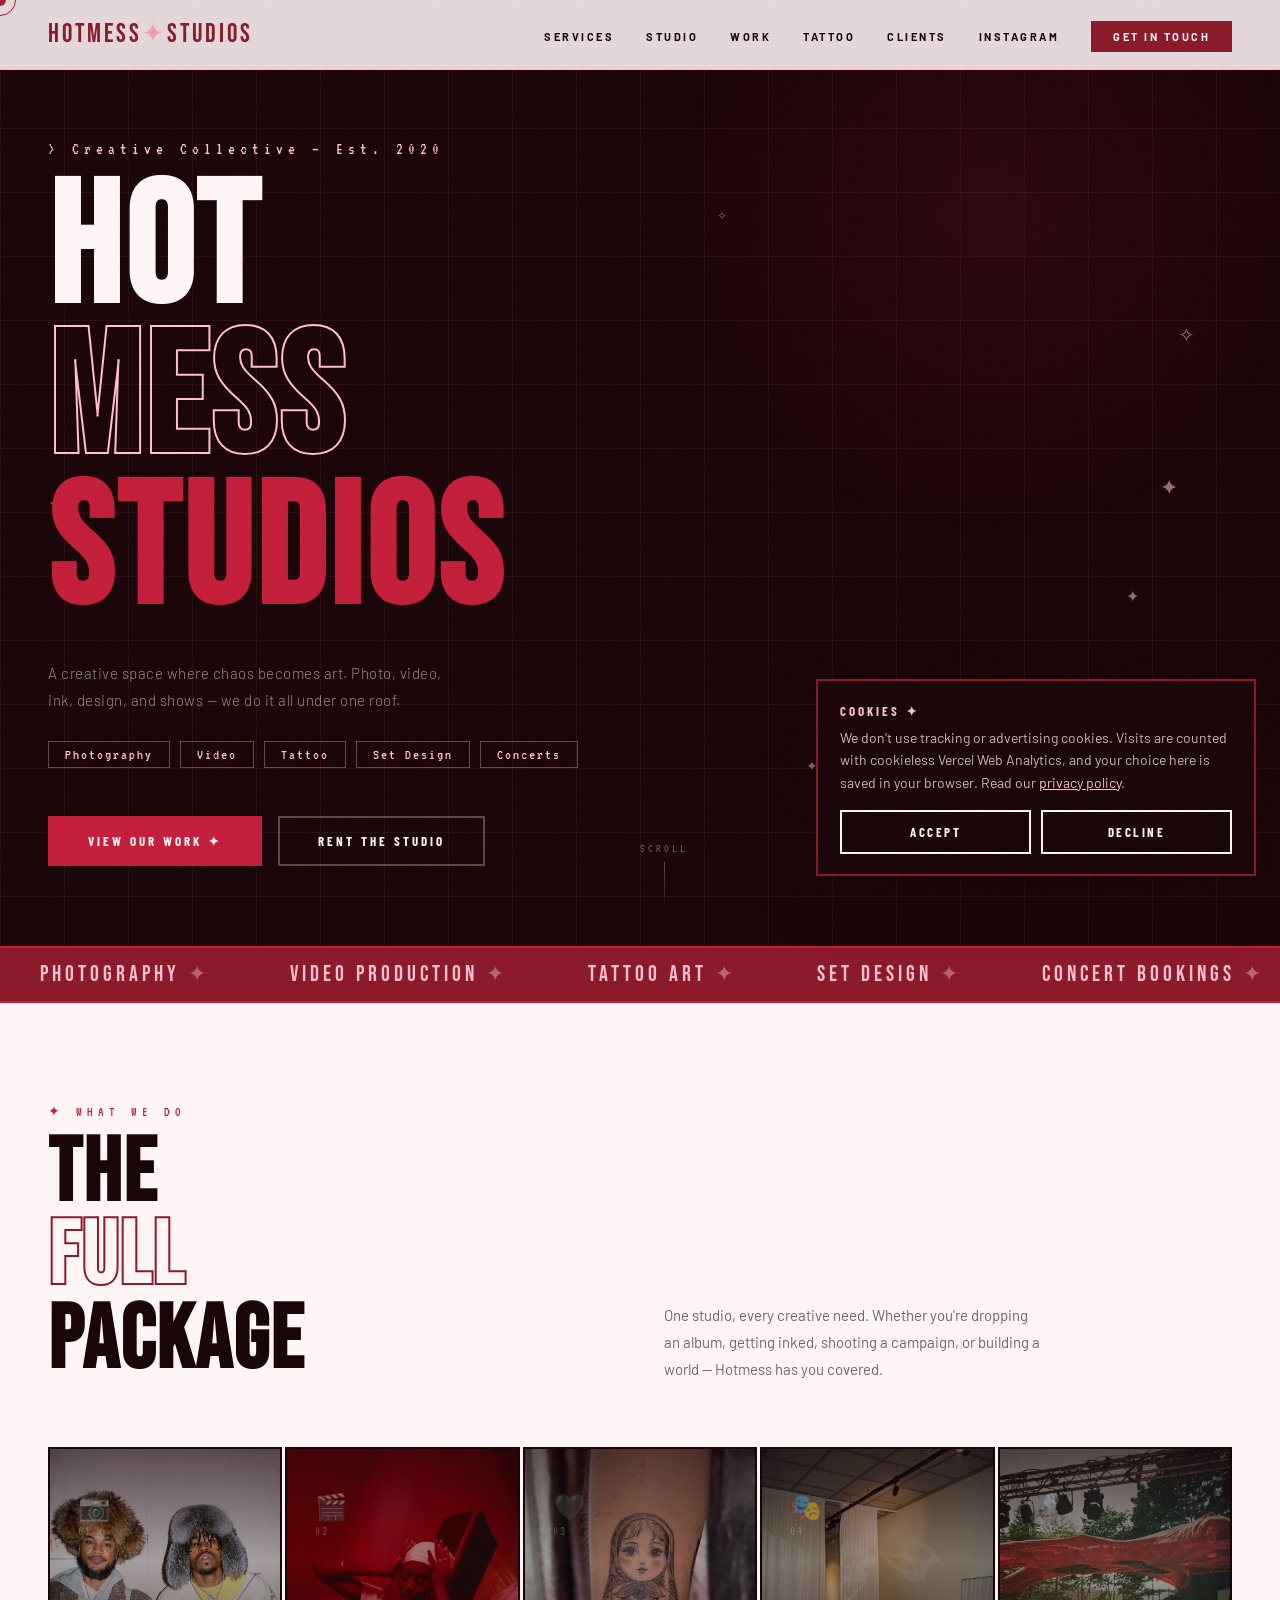
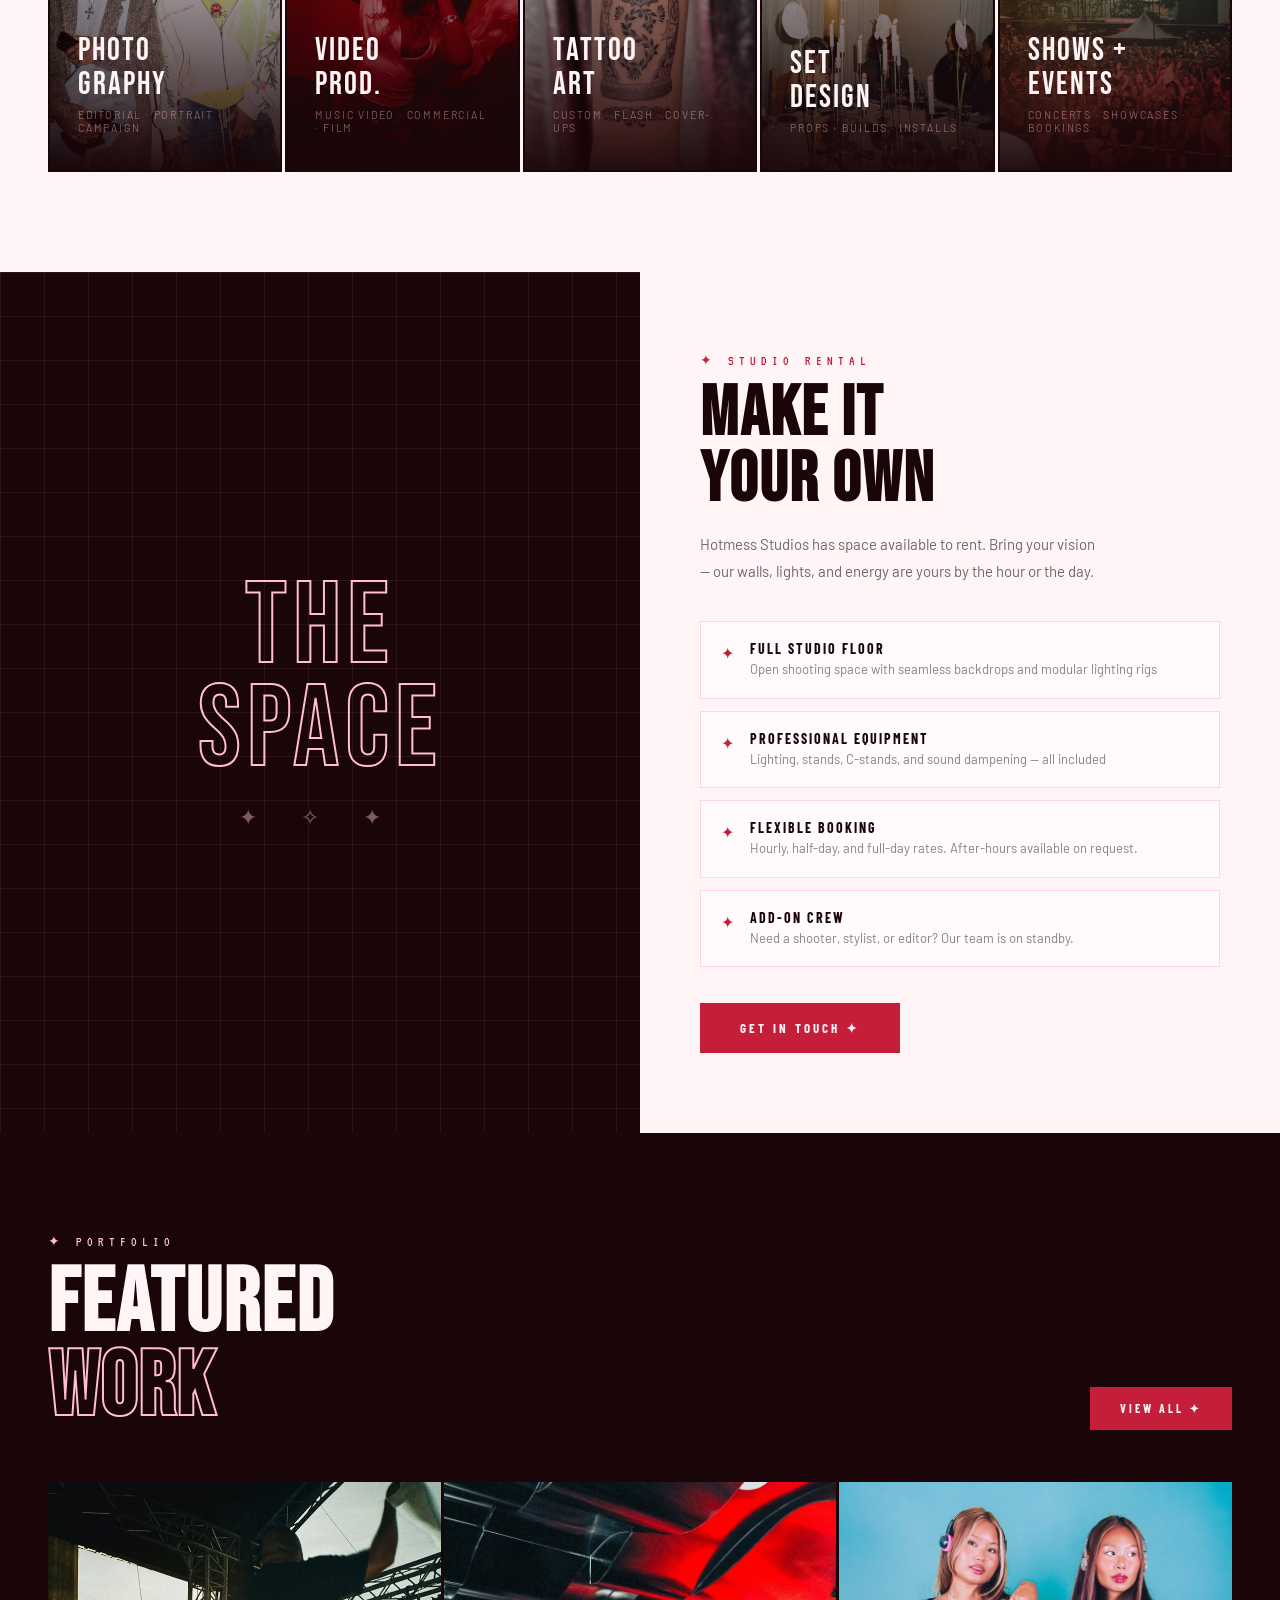
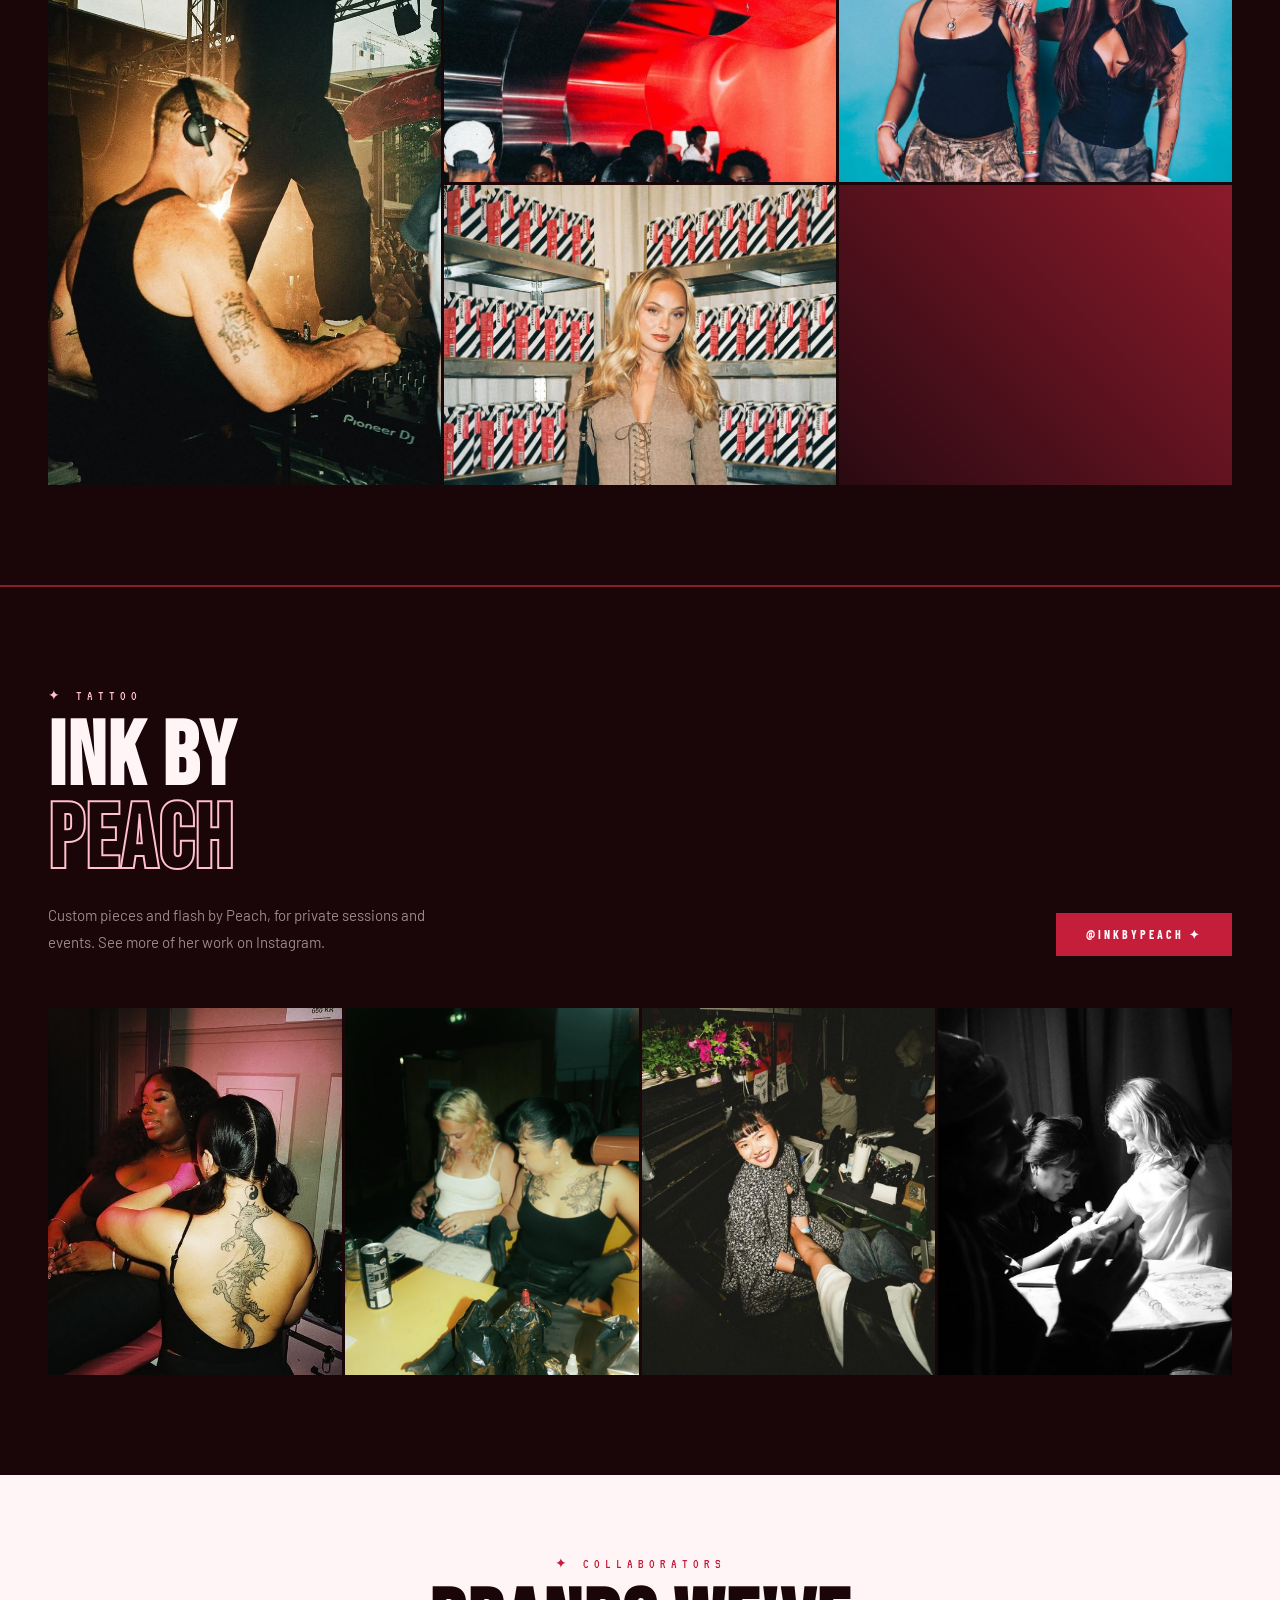
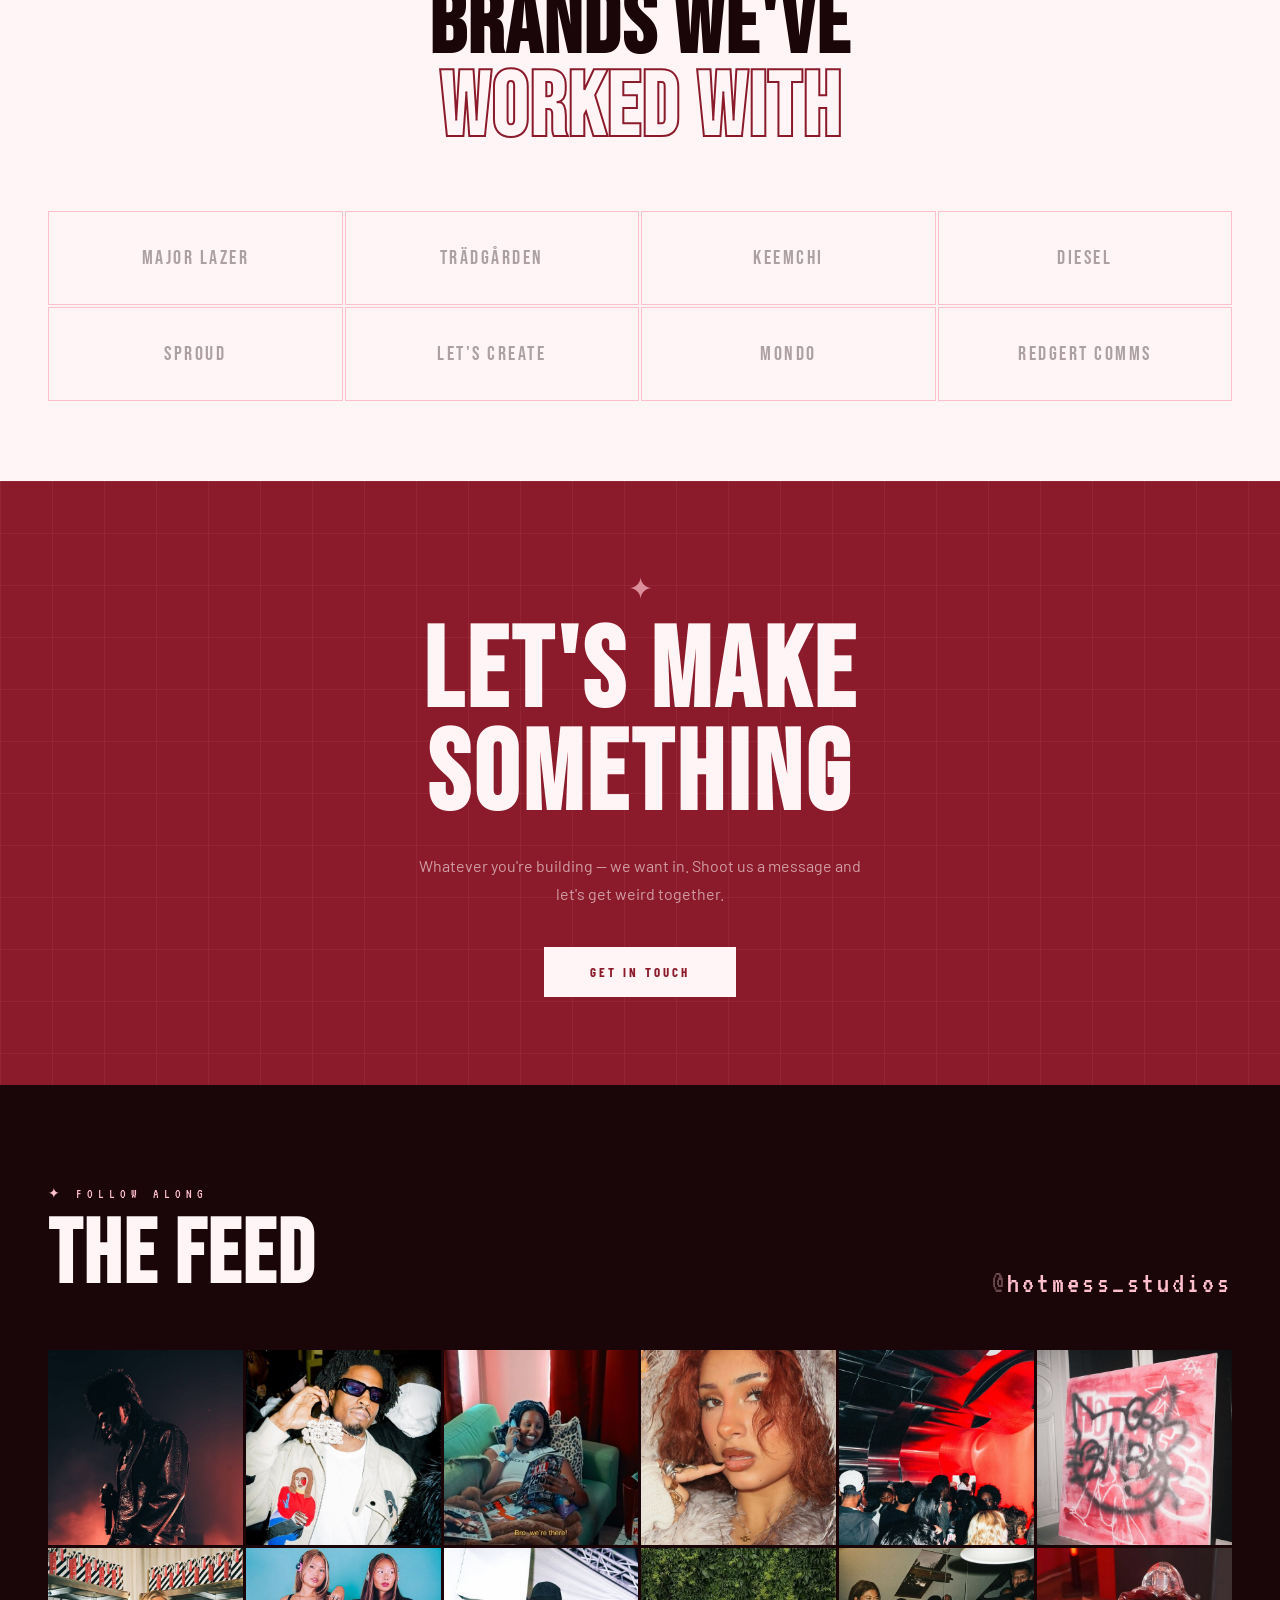
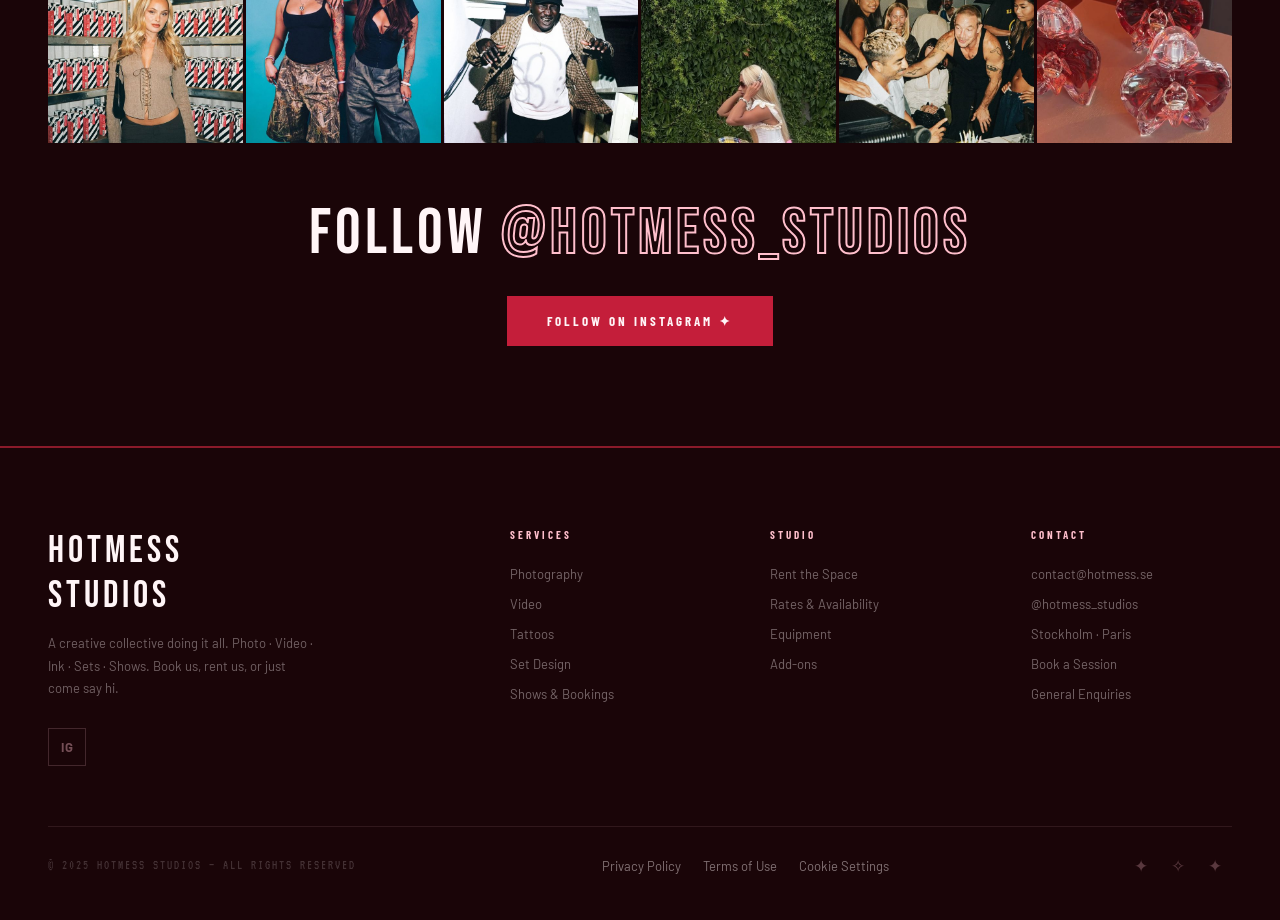
==== commit 1dde856a: "Harden site: 404, legal pages, favicons, OG image, cookie notice, analytics - Custom 404.html styled" ====
--- a/index.html
+++ b/index.html
@@ -3,951 +3,36 @@
 <head>
     <meta charset="UTF-8">
     <meta name="viewport" content="width=device-width, initial-scale=1.0">
-    <title>Hotmess Studios — Creative Collective</title>
+    <title>Hotmess Studios | Creative Collective in Stockholm &amp; Paris</title>
     <meta name="description" content="Hot Mess Studios — production, PR and consulting photo studio in Stockholm and Paris. Photo, video, tattoo, set design and events. Studio space for rent.">
     <meta name="robots" content="index, follow">
     <link rel="canonical" href="https://www.hotmess.se/">
     <meta name="theme-color" content="#1A0508">
+    <link rel="icon" href="/favicon.ico" sizes="32x32">
+    <link rel="icon" href="/icon.svg" type="image/svg+xml">
+    <link rel="apple-touch-icon" href="/apple-touch-icon.png">
+    <link rel="manifest" href="/site.webmanifest">
     <meta property="og:type" content="website">
     <meta property="og:site_name" content="Hot Mess Studios">
-    <meta property="og:title" content="Hotmess Studios — Creative Collective">
+    <meta property="og:locale" content="en_US">
+    <meta property="og:title" content="Hotmess Studios | Creative Collective in Stockholm &amp; Paris">
     <meta property="og:description" content="Production, PR and consulting photo studio in Stockholm and Paris. Studio space for rent.">
     <meta property="og:url" content="https://www.hotmess.se/">
-    <meta property="og:image" content="https://www.hotmess.se/assets/og.jpg">
+    <meta property="og:image" content="https://www.hotmess.se/assets/og.png">
+    <meta property="og:image:width" content="1200">
+    <meta property="og:image:height" content="630">
+    <meta property="og:image:alt" content="Hotmess Studios — creative collective in Stockholm and Paris">
     <meta name="twitter:card" content="summary_large_image">
+    <meta name="twitter:title" content="Hotmess Studios | Creative Collective in Stockholm &amp; Paris">
+    <meta name="twitter:description" content="Production, PR and consulting photo studio in Stockholm and Paris. Studio space for rent.">
+    <meta name="twitter:image" content="https://www.hotmess.se/assets/og.png">
     <link rel="preconnect" href="https://fonts.googleapis.com">
     <link rel="preconnect" href="https://fonts.gstatic.com" crossorigin>
     <link href="https://fonts.googleapis.com/css2?family=Bebas+Neue&family=VT323&family=Barlow:ital,wght@0,300;0,400;0,500;0,600;1,300;1,400&family=Barlow+Condensed:wght@600;700&display=swap" rel="stylesheet">
-    <style>
-        :root {
-            --pink-light: #FFD6E0;
-            --pink-mid: #FFBFCC;
-            --pink-deep: #F29DAB;
-            --red-dark: #8B1A2A;
-            --red-mid: #C41E3A;
-            --pink-light: #FFF5F7;
-            --black: #1A0508;
-        }
-
-        * { margin: 0; padding: 0; box-sizing: border-box; }
-        html { scroll-behavior: smooth; }
-
-        body {
-            background: var(--pink-light);
-            color: var(--black);
-            font-family: 'Barlow', sans-serif;
-            font-weight: 400;
-            overflow-x: hidden;
-            cursor: none;
-        }
-
-        /* Cursor */
-        .cursor {
-            width: 12px; height: 12px;
-            background: var(--red-mid);
-            border-radius: 50%;
-            position: fixed;
-            pointer-events: none;
-            z-index: 9999;
-            transform: translate(-50%, -50%);
-            transition: width 0.2s, height 0.2s;
-            mix-blend-mode: multiply;
-        }
-        .cursor-ring {
-            width: 32px; height: 32px;
-            border: 1.5px solid var(--red-mid);
-            border-radius: 50%;
-            position: fixed;
-            pointer-events: none;
-            z-index: 9998;
-            transform: translate(-50%, -50%);
-            mix-blend-mode: multiply;
-        }
-
-        /* Noise overlay */
-        body::before {
-            content: '';
-            position: fixed;
-            inset: 0;
-            background-image: url("data:image/svg+xml,%3Csvg viewBox='0 0 200 200' xmlns='http://www.w3.org/2000/svg'%3E%3Cfilter id='n'%3E%3CfeTurbulence type='fractalNoise' baseFrequency='0.85' numOctaves='4' stitchTiles='stitch'/%3E%3C/filter%3E%3Crect width='100%25' height='100%25' filter='url(%23n)' opacity='0.035'/%3E%3C/svg%3E");
-            pointer-events: none;
-            z-index: 1000;
-            opacity: 0.5;
-        }
-
-        /* ── NAV ── */
-        nav {
-            position: fixed;
-            inset: 0 0 auto 0;
-            z-index: 500;
-            padding: 18px 48px;
-            display: flex;
-            align-items: center;
-            justify-content: space-between;
-            background: rgba(255,245,247,0.88);
-            backdrop-filter: blur(14px);
-            -webkit-backdrop-filter: blur(14px);
-            border-bottom: 2px solid var(--pink-mid);
-            transition: background 0.3s;
-        }
-        .nav-logo {
-            font-family: 'Bebas Neue', sans-serif;
-            font-size: 26px;
-            letter-spacing: 3px;
-            color: var(--red-dark);
-        }
-        .nav-logo span { color: var(--pink-deep); }
-        .nav-links { display: flex; gap: 32px; list-style: none; }
-        .nav-links a {
-            font-size: 11px;
-            font-weight: 700;
-            letter-spacing: 2.5px;
-            text-transform: uppercase;
-            color: var(--black);
-            text-decoration: none;
-            transition: color 0.2s;
-        }
-        .nav-links a:hover { color: var(--red-mid); }
-        .nav-cta {
-            background: var(--red-dark) !important;
-            color: var(--pink-light) !important;
-            padding: 9px 22px;
-        }
-        .nav-cta:hover { background: var(--red-mid) !important; }
-
-        /* ── HERO ── */
-        .hero {
-            min-height: 100vh;
-            background: var(--black);
-            display: flex;
-            flex-direction: column;
-            justify-content: center;
-            align-items: flex-start;
-            padding: 140px 48px 80px;
-            position: relative;
-            overflow: hidden;
-        }
-        .hero-grid {
-            position: absolute;
-            inset: 0;
-            background-image:
-                linear-gradient(rgba(255,191,204,0.055) 1px, transparent 1px),
-                linear-gradient(90deg, rgba(255,191,204,0.055) 1px, transparent 1px);
-            background-size: 64px 64px;
-            pointer-events: none;
-        }
-        .hero::after {
-            content: '';
-            position: absolute;
-            top: -15%;
-            right: -5%;
-            width: 55%;
-            height: 75%;
-            background: radial-gradient(ellipse, rgba(196,30,58,0.12) 0%, transparent 65%);
-            pointer-events: none;
-        }
-
-        /* Sparkles */
-        .sparkle {
-            position: absolute;
-            color: var(--pink-mid);
-            pointer-events: none;
-            animation: spkl 4s ease-in-out infinite;
-            opacity: 0.55;
-        }
-        .sparkle:nth-child(1)  { font-size:28px; top:14%; left:74%; animation-delay:0s; }
-        .sparkle:nth-child(2)  { font-size:16px; top:62%; left:88%; animation-delay:1.3s; }
-        .sparkle:nth-child(3)  { font-size:20px; top:34%; left:92%; animation-delay:0.7s; }
-        .sparkle:nth-child(4)  { font-size:14px; top:80%; left:63%; animation-delay:2.1s; }
-        .sparkle:nth-child(5)  { font-size:12px; top:22%; left:56%; animation-delay:1.7s; }
-        .sparkle:nth-child(6)  { font-size:22px; top:50%; right:8%;  animation-delay:0.4s; }
-        @keyframes spkl {
-            0%,100% { transform:translateY(0) rotate(0deg); opacity:0.55; }
-            50%      { transform:translateY(-14px) rotate(22deg); opacity:1; }
-        }
-        @keyframes spkl-pulse {
-            0%,100% { transform:scale(1); opacity:0.5; }
-            50%      { transform:scale(1.5); opacity:1; }
-        }
-
-        .hero-eyebrow {
-            font-family: 'VT323', monospace;
-            font-size: 17px;
-            letter-spacing: 5px;
-            color: var(--pink-mid);
-            margin-bottom: 20px;
-            opacity: 0;
-            animation: fade-up 0.7s ease forwards 0.2s;
-        }
-        .hero-eyebrow::before { content: '> '; }
-
-        .hero-title {
-            font-family: 'Bebas Neue', sans-serif;
-            font-size: clamp(90px, 14vw, 210px);
-            line-height: 0.88;
-            letter-spacing: 4px;
-            color: var(--pink-light);
-            position: relative;
-            z-index: 1;
-            opacity: 0;
-            animation: fade-up 0.7s ease forwards 0.4s;
-        }
-        .hero-title .outline {
-            -webkit-text-stroke: 2px var(--pink-mid);
-            color: transparent;
-            display: block;
-        }
-        .hero-title .red {
-            color: var(--red-mid);
-            display: block;
-        }
-
-        .hero-sub {
-            margin-top: 32px;
-            font-size: 15px;
-            font-weight: 300;
-            letter-spacing: 0.5px;
-            line-height: 1.75;
-            color: rgba(255,245,247,0.55);
-            max-width: 400px;
-            opacity: 0;
-            animation: fade-up 0.7s ease forwards 0.65s;
-        }
-
-        .hero-tags {
-            display: flex;
-            flex-wrap: wrap;
-            gap: 10px;
-            margin-top: 28px;
-            opacity: 0;
-            animation: fade-up 0.7s ease forwards 0.85s;
-        }
-        .hero-tag {
-            font-family: 'VT323', monospace;
-            font-size: 15px;
-            letter-spacing: 2px;
-            padding: 5px 16px;
-            border: 1.5px solid rgba(255,191,204,0.35);
-            color: var(--pink-mid);
-        }
-
-        .hero-btns {
-            display: flex;
-            gap: 16px;
-            margin-top: 48px;
-            opacity: 0;
-            animation: fade-up 0.7s ease forwards 1.05s;
-        }
-
-        .btn-primary {
-            background: var(--red-mid);
-            color: var(--pink-light);
-            padding: 15px 38px;
-            font-family: 'Barlow Condensed', sans-serif;
-            font-size: 13px;
-            font-weight: 700;
-            letter-spacing: 3px;
-            text-transform: uppercase;
-            text-decoration: none;
-            border: 2px solid var(--red-mid);
-            display: inline-flex;
-            align-items: center;
-            gap: 8px;
-            transition: all 0.22s;
-        }
-        .btn-primary:hover { background: transparent; color: var(--red-mid); }
-
-        .btn-ghost {
-            background: transparent;
-            color: var(--pink-light);
-            padding: 15px 38px;
-            font-family: 'Barlow Condensed', sans-serif;
-            font-size: 13px;
-            font-weight: 700;
-            letter-spacing: 3px;
-            text-transform: uppercase;
-            text-decoration: none;
-            border: 2px solid rgba(255,245,247,0.28);
-            transition: all 0.22s;
-        }
-        .btn-ghost:hover { border-color: var(--pink-light); }
-
-        .hero-scroll {
-            position: absolute;
-            bottom: 36px;
-            left: 50%;
-            transform: translateX(-50%);
-            display: flex;
-            flex-direction: column;
-            align-items: center;
-            gap: 8px;
-            color: rgba(255,245,247,0.3);
-            font-family: 'VT323', monospace;
-            font-size: 12px;
-            letter-spacing: 3px;
-            text-transform: uppercase;
-            opacity: 0;
-            animation: fade-up 0.7s ease forwards 1.5s;
-        }
-        .scroll-line {
-            width: 1px;
-            height: 48px;
-            background: linear-gradient(to bottom, rgba(255,245,247,0.3), transparent);
-            animation: scrl 1.6s ease-in-out infinite;
-        }
-        @keyframes scrl {
-            0%   { transform:scaleY(0); transform-origin:top; }
-            50%  { transform:scaleY(1); transform-origin:top; }
-            51%  { transform:scaleY(1); transform-origin:bottom; }
-            100% { transform:scaleY(0); transform-origin:bottom; }
-        }
-
-        /* ── MARQUEE ── */
-        .marquee-strip {
-            background: var(--red-dark);
-            padding: 13px 0;
-            overflow: hidden;
-            border-top: 2px solid var(--red-mid);
-            border-bottom: 2px solid var(--red-mid);
-        }
-        .marquee-inner {
-            display: flex;
-            white-space: nowrap;
-            animation: marquee 22s linear infinite;
-        }
-        .marquee-item {
-            font-family: 'Bebas Neue', sans-serif;
-            font-size: 22px;
-            letter-spacing: 4px;
-            color: var(--pink-mid);
-            padding: 0 40px;
-            flex-shrink: 0;
-        }
-        .marquee-dot { color: rgba(255,245,247,0.35); }
-        @keyframes marquee {
-            from { transform: translateX(0); }
-            to   { transform: translateX(-50%); }
-        }
-
-        /* ── SECTIONS ── */
-        section { padding: 100px 48px; position: relative; }
-
-        .section-label {
-            font-family: 'VT323', monospace;
-            font-size: 14px;
-            letter-spacing: 5px;
-            color: var(--red-mid);
-            text-transform: uppercase;
-            margin-bottom: 14px;
-        }
-        .section-label::before { content: '✦  '; }
-
-        .section-title {
-            font-family: 'Bebas Neue', sans-serif;
-            font-size: clamp(52px, 7vw, 92px);
-            line-height: 0.93;
-            color: var(--black);
-            letter-spacing: 2px;
-        }
-        .section-title .outline {
-            -webkit-text-stroke: 2px var(--red-dark);
-            color: transparent;
-        }
-
-        /* ── SERVICES ── */
-        .services { background: var(--pink-light); }
-
-        .services-header {
-            display: grid;
-            grid-template-columns: 1fr 1fr;
-            gap: 48px;
-            align-items: end;
-            margin-bottom: 64px;
-        }
-        .services-desc {
-            font-size: 15px;
-            line-height: 1.8;
-            color: rgba(26,5,8,0.6);
-            max-width: 380px;
-        }
-
-        .services-grid {
-            display: grid;
-            grid-template-columns: repeat(5, 1fr);
-            gap: 3px;
-        }
-
-        .service-card {
-            background: var(--black);
-            padding: 44px 28px 36px;
-            border: 2px solid transparent;
-            position: relative;
-            overflow: hidden;
-            transition: all 0.28s ease;
-            cursor: none;
-            aspect-ratio: 0.72;
-            display: flex;
-            flex-direction: column;
-            justify-content: space-between;
-        }
-        .service-card:hover {
-            background: var(--red-dark);
-            border-color: var(--pink-mid);
-            transform: translateY(-5px);
-        }
-        .service-card::before {
-            content: '';
-            position: absolute;
-            inset: 0;
-            z-index: 1;
-            background: linear-gradient(to top, rgba(26,5,8,0.94) 0%, rgba(26,5,8,0.45) 40%, rgba(26,5,8,0.15) 65%, rgba(26,5,8,0.6) 100%);
-            pointer-events: none;
-        }
-        .service-card > img {
-            position: absolute;
-            inset: 0;
-            width: 100%;
-            height: 100%;
-            object-fit: cover;
-            opacity: 0.75;
-            transition: opacity 0.28s, transform 0.5s ease;
-        }
-        .service-card:hover > img { opacity: 1; transform: scale(1.04); }
-        .service-card > div { position: relative; z-index: 2; }
-        .service-icon {
-            font-size: 26px;
-            color: var(--pink-mid);
-            opacity: 0.45;
-            transition: opacity 0.28s;
-            line-height: 1;
-        }
-        .service-card:hover .service-icon { opacity: 1; }
-        .service-num {
-            font-family: 'VT323', monospace;
-            font-size: 13px;
-            letter-spacing: 2px;
-            color: rgba(255,191,204,0.25);
-            margin-top: 6px;
-        }
-        .service-name {
-            font-family: 'Bebas Neue', sans-serif;
-            font-size: 32px;
-            letter-spacing: 2px;
-            color: var(--pink-light);
-            line-height: 1.05;
-        }
-        .service-tag {
-            font-size: 10.5px;
-            letter-spacing: 1.8px;
-            text-transform: uppercase;
-            color: rgba(255,191,204,0.45);
-            margin-top: 7px;
-            transition: color 0.28s;
-        }
-        .service-card:hover .service-tag { color: var(--pink-mid); }
-
-        /* ── STUDIO RENTAL ── */
-        .studio-rental { background: var(--pink-light); padding: 0; overflow: hidden; }
-        .rental-inner {
-            display: grid;
-            grid-template-columns: 1fr 1fr;
-            min-height: 620px;
-        }
-
-        .rental-visual {
-            background: var(--black);
-            position: relative;
-            overflow: hidden;
-        }
-        .rental-visual::before {
-            content: '';
-            position: absolute;
-            inset: 0;
-            background-image:
-                linear-gradient(rgba(255,191,204,0.07) 1px, transparent 1px),
-                linear-gradient(90deg, rgba(255,191,204,0.07) 1px, transparent 1px);
-            background-size: 44px 44px;
-        }
-        .rental-visual-inner {
-            position: absolute;
-            inset: 0;
-            display: flex;
-            flex-direction: column;
-            align-items: center;
-            justify-content: center;
-            gap: 20px;
-        }
-        .rental-big-text {
-            font-family: 'Bebas Neue', sans-serif;
-            font-size: clamp(64px, 9vw, 130px);
-            letter-spacing: 6px;
-            -webkit-text-stroke: 2px var(--pink-mid);
-            color: transparent;
-            line-height: 0.9;
-            text-align: center;
-            padding: 0 24px;
-        }
-        .rental-stars {
-            font-size: 22px;
-            color: var(--pink-mid);
-            opacity: 0.45;
-            letter-spacing: 20px;
-        }
-
-        .rental-content {
-            padding: 80px 60px;
-            display: flex;
-            flex-direction: column;
-            justify-content: center;
-            background: var(--pink-light);
-        }
-
-        .rental-features {
-            margin-top: 36px;
-            display: flex;
-            flex-direction: column;
-            gap: 12px;
-        }
-        .rental-feature {
-            display: flex;
-            align-items: flex-start;
-            gap: 16px;
-            padding: 18px 20px;
-            background: rgba(255,255,255,0.45);
-            border: 1.5px solid rgba(255,191,204,0.6);
-            transition: all 0.22s;
-        }
-        .rental-feature:hover {
-            background: var(--pink-light);
-            border-color: var(--red-mid);
-        }
-        .feat-icon {
-            color: var(--red-mid);
-            font-size: 16px;
-            flex-shrink: 0;
-            padding-top: 3px;
-        }
-        .feat-name {
-            font-family: 'Barlow Condensed', sans-serif;
-            font-size: 14px;
-            font-weight: 700;
-            letter-spacing: 2px;
-            text-transform: uppercase;
-            color: var(--black);
-        }
-        .feat-desc {
-            font-size: 13px;
-            color: rgba(26,5,8,0.5);
-            margin-top: 3px;
-            line-height: 1.5;
-        }
-        .rental-cta { margin-top: 36px; }
-
-        /* ── FEATURED WORK ── */
-        .featured-work { background: var(--black); }
-        .featured-work .section-label { color: var(--pink-mid); }
-
-        .work-header {
-            display: flex;
-            justify-content: space-between;
-            align-items: flex-end;
-            margin-bottom: 52px;
-        }
-
-        .work-grid {
-            display: grid;
-            grid-template-columns: repeat(3, 1fr);
-            grid-template-rows: 300px 300px;
-            gap: 3px;
-        }
-        .work-item:first-child { grid-row: 1 / 3; }
-
-        .work-item {
-            position: relative;
-            overflow: hidden;
-            cursor: none;
-        }
-        .work-item:nth-child(1) { background: linear-gradient(150deg, #3d0a10, #1a0508); }
-        .work-item:nth-child(2) { background: linear-gradient(135deg, #2a0a12, #4a1020); }
-        .work-item:nth-child(3) { background: linear-gradient(45deg, #1a050e, #3d1520); }
-        .work-item:nth-child(4) { background: linear-gradient(135deg, #3d1520, #1a050e); }
-        .work-item:nth-child(5) { background: linear-gradient(45deg, #2a0a12, var(--red-dark)); }
-
-        .work-item img {
-            position: absolute;
-            inset: 0;
-            width: 100%;
-            height: 100%;
-            object-fit: cover;
-            object-position: center 25%;
-            transition: transform 0.5s ease;
-        }
-        .work-item:hover img { transform: scale(1.04); }
-
-        .work-overlay {
-            position: absolute;
-            inset: 0;
-            background: linear-gradient(to top, rgba(26,5,8,0.88) 0%, transparent 50%);
-            opacity: 0;
-            transition: opacity 0.28s;
-            display: flex;
-            align-items: flex-end;
-            padding: 24px;
-        }
-        .work-item:hover .work-overlay { opacity: 1; }
-        .work-cat {
-            font-family: 'VT323', monospace;
-            font-size: 13px;
-            letter-spacing: 3px;
-            color: var(--pink-mid);
-            text-transform: uppercase;
-        }
-        .work-name {
-            font-family: 'Bebas Neue', sans-serif;
-            font-size: 22px;
-            letter-spacing: 1.5px;
-            color: var(--pink-light);
-            margin-top: 2px;
-        }
-
-        /* ── TATTOO ── */
-        .tattoo { background: var(--black); border-top: 2px solid var(--red-dark); }
-        .tattoo .section-label { color: var(--pink-mid); }
-        .tattoo-header {
-            display: flex;
-            justify-content: space-between;
-            align-items: flex-end;
-            gap: 32px;
-            margin-bottom: 52px;
-        }
-        .tattoo-desc {
-            margin-top: 18px;
-            font-size: 15px;
-            line-height: 1.8;
-            color: rgba(255,245,247,0.55);
-            max-width: 380px;
-        }
-        .tattoo-grid {
-            display: grid;
-            grid-template-columns: repeat(4, 1fr);
-            gap: 3px;
-        }
-        .tattoo-item {
-            aspect-ratio: 4 / 5;
-            position: relative;
-            overflow: hidden;
-            background: #2a0812;
-            cursor: none;
-        }
-        .tattoo-item img {
-            width: 100%;
-            height: 100%;
-            object-fit: cover;
-            display: block;
-            transition: transform 0.5s ease;
-        }
-        .tattoo-item:hover img { transform: scale(1.04); }
-
-        /* ── BRANDS ── */
-        .brands { background: var(--pink-light); padding: 80px 48px; }
-        .brands-header { text-align: center; margin-bottom: 60px; }
-
-        .brands-grid {
-            display: grid;
-            grid-template-columns: repeat(4, 1fr);
-            gap: 2px;
-        }
-        .brand-item {
-            border: 1.5px solid var(--pink-mid);
-            padding: 34px 16px;
-            display: flex;
-            align-items: center;
-            justify-content: center;
-            text-decoration: none;
-            transition: all 0.22s;
-        }
-        .brand-item:hover {
-            background: var(--pink-mid);
-            border-color: var(--red-mid);
-        }
-        .brand-name {
-            font-family: 'Bebas Neue', sans-serif;
-            font-size: 20px;
-            letter-spacing: 2.5px;
-            color: var(--black);
-            opacity: 0.35;
-            text-align: center;
-            transition: opacity 0.22s;
-        }
-        .brand-item:hover .brand-name { opacity: 1; color: var(--red-dark); }
-
-        /* ── CTA BAND ── */
-        .cta-band {
-            background: var(--red-dark);
-            padding: 88px 48px;
-            position: relative;
-            overflow: hidden;
-        }
-        .cta-band::before {
-            content: '';
-            position: absolute;
-            inset: 0;
-            background-image:
-                linear-gradient(rgba(255,191,204,0.065) 1px, transparent 1px),
-                linear-gradient(90deg, rgba(255,191,204,0.065) 1px, transparent 1px);
-            background-size: 52px 52px;
-        }
-        .cta-inner {
-            max-width: 820px;
-            margin: 0 auto;
-            text-align: center;
-            position: relative;
-            z-index: 1;
-        }
-        .cta-spark {
-            font-size: 30px;
-            color: var(--pink-mid);
-            opacity: 0.7;
-            display: inline-block;
-            margin-bottom: 16px;
-            animation: spkl-pulse 2.2s ease-in-out infinite;
-        }
-        .cta-title {
-            font-family: 'Bebas Neue', sans-serif;
-            font-size: clamp(56px, 9vw, 112px);
-            letter-spacing: 4px;
-            color: var(--pink-light);
-            line-height: 0.92;
-            margin-bottom: 24px;
-        }
-        .cta-sub {
-            font-size: 16px;
-            color: rgba(255,245,247,0.6);
-            max-width: 460px;
-            margin: 0 auto 40px;
-            line-height: 1.7;
-        }
-        .cta-btns { display: flex; gap: 16px; justify-content: center; }
-
-        .btn-white {
-            background: var(--pink-light);
-            color: var(--red-dark);
-            padding: 15px 44px;
-            font-family: 'Barlow Condensed', sans-serif;
-            font-size: 13px;
-            font-weight: 700;
-            letter-spacing: 3px;
-            text-transform: uppercase;
-            text-decoration: none;
-            border: 2px solid var(--pink-light);
-            display: inline-block;
-            transition: all 0.22s;
-        }
-        .btn-white:hover { background: transparent; color: var(--pink-light); }
-
-        /* ── INSTAGRAM ── */
-        .instagram { background: var(--black); }
-        .ig-header {
-            display: flex;
-            justify-content: space-between;
-            align-items: flex-end;
-            margin-bottom: 52px;
-        }
-        .ig-handle {
-            font-family: 'VT323', monospace;
-            font-size: 30px;
-            letter-spacing: 3px;
-            color: var(--pink-mid);
-        }
-        .ig-handle::before { content: '@'; color: rgba(255,191,204,0.35); }
-
-        .ig-grid {
-            display: grid;
-            grid-template-columns: repeat(6, 1fr);
-            gap: 3px;
-        }
-        .ig-item {
-            aspect-ratio: 1;
-            position: relative;
-            overflow: hidden;
-            cursor: none;
-        }
-        .ig-item:nth-child(1) { background: linear-gradient(135deg, #3d0a10, #1a0508); }
-        .ig-item:nth-child(2) { background: linear-gradient(45deg, #2a0812, #4d1020); }
-        .ig-item:nth-child(3) { background: linear-gradient(135deg, var(--red-dark), #1a0508); }
-        .ig-item:nth-child(4) { background: linear-gradient(45deg, #1a0508, #3d1020); }
-        .ig-item:nth-child(5) { background: linear-gradient(135deg, #2a0812, var(--red-dark)); }
-        .ig-item:nth-child(6) { background: linear-gradient(45deg, var(--red-dark), #1a0508); }
-
-        .ig-item img {
-            width: 100%;
-            height: 100%;
-            object-fit: cover;
-            display: block;
-        }
-        .ig-overlay {
-            position: absolute;
-            inset: 0;
-            background: rgba(139,26,42,0.72);
-            display: flex;
-            align-items: center;
-            justify-content: center;
-            opacity: 0;
-            transition: opacity 0.24s;
-        }
-        .ig-item:hover .ig-overlay,
-        .tattoo-item:hover .ig-overlay { opacity: 1; }
-        .ig-overlay span {
-            font-family: 'VT323', monospace;
-            font-size: 18px;
-            letter-spacing: 2px;
-            color: var(--pink-light);
-        }
-        .ig-follow {
-            margin-top: 52px;
-            text-align: center;
-            display: flex;
-            flex-direction: column;
-            align-items: center;
-            gap: 24px;
-        }
-        .ig-follow-title {
-            font-family: 'Bebas Neue', sans-serif;
-            font-size: clamp(40px, 5vw, 64px);
-            letter-spacing: 4px;
-            color: var(--pink-light);
-        }
-        .ig-follow-title span {
-            -webkit-text-stroke: 2px var(--pink-mid);
-            color: transparent;
-        }
-
-        /* ── FOOTER ── */
-        footer {
-            background: var(--black);
-            border-top: 2px solid var(--red-dark);
-            padding: 80px 48px 44px;
-        }
-        .footer-inner {
-            display: grid;
-            grid-template-columns: 2fr 1fr 1fr 1fr;
-            gap: 60px;
-            padding-bottom: 60px;
-            border-bottom: 1px solid rgba(255,191,204,0.1);
-        }
-        .footer-brand {
-            font-family: 'Bebas Neue', sans-serif;
-            font-size: 38px;
-            letter-spacing: 4px;
-            color: var(--pink-light);
-            margin-bottom: 14px;
-        }
-        .footer-tagline {
-            font-size: 13px;
-            color: rgba(255,245,247,0.38);
-            line-height: 1.75;
-            max-width: 270px;
-            margin-bottom: 28px;
-        }
-        .footer-social { display: flex; gap: 12px; }
-        .social-link {
-            width: 38px; height: 38px;
-            border: 1.5px solid rgba(255,191,204,0.18);
-            display: flex;
-            align-items: center;
-            justify-content: center;
-            font-size: 13px;
-            font-weight: 700;
-            letter-spacing: 0.5px;
-            color: rgba(255,191,204,0.4);
-            text-decoration: none;
-            text-transform: uppercase;
-            transition: all 0.2s;
-        }
-        .social-link:hover {
-            border-color: var(--pink-mid);
-            color: var(--pink-mid);
-        }
-        .footer-col h4 {
-            font-family: 'Barlow Condensed', sans-serif;
-            font-size: 11px;
-            font-weight: 700;
-            letter-spacing: 3px;
-            text-transform: uppercase;
-            color: var(--pink-mid);
-            margin-bottom: 22px;
-        }
-        .footer-col ul { list-style: none; display: flex; flex-direction: column; gap: 11px; }
-        .footer-col ul li a {
-            font-size: 13px;
-            color: rgba(255,245,247,0.4);
-            text-decoration: none;
-            transition: color 0.2s;
-        }
-        .footer-col ul li a:hover { color: var(--pink-light); }
-        .footer-bottom {
-            padding-top: 28px;
-            display: flex;
-            justify-content: space-between;
-            align-items: center;
-        }
-        .footer-copy {
-            font-family: 'VT323', monospace;
-            font-size: 13px;
-            letter-spacing: 2px;
-            color: rgba(255,245,247,0.18);
-        }
-        .footer-stars {
-            font-size: 17px;
-            color: rgba(255,191,204,0.28);
-            letter-spacing: 10px;
-        }
-
-        /* ── ANIMATIONS ── */
-        @keyframes fade-up {
-            from { opacity:0; transform:translateY(22px); }
-            to   { opacity:1; transform:translateY(0); }
-        }
-        .reveal {
-            opacity: 0;
-            transform: translateY(28px);
-            transition: opacity 0.65s ease, transform 0.65s ease;
-        }
-        .reveal.visible { opacity: 1; transform: translateY(0); }
-
-        /* ── RESPONSIVE ── */
-        @media (max-width: 1100px) {
-            .services-grid { grid-template-columns: repeat(3, 1fr); }
-            .ig-grid { grid-template-columns: repeat(3, 1fr); }
-            .footer-inner { grid-template-columns: 1fr 1fr; gap: 40px; }
-        }
-        @media (max-width: 820px) {
-            nav { padding: 14px 24px; }
-            .nav-links { display: none; }
-            section { padding: 64px 24px; }
-            .hero { padding: 120px 24px 60px; }
-            .services-header { grid-template-columns: 1fr; gap: 24px; }
-            .services-grid { grid-template-columns: repeat(2, 1fr); gap: 12px; }
-            .rental-inner { grid-template-columns: 1fr; }
-            .rental-content { padding: 48px 28px; }
-            .work-grid { grid-template-columns: 1fr 1fr; grid-template-rows: auto; }
-            .work-item:first-child { grid-row: auto; }
-            .work-item { aspect-ratio: 4 / 5; }
-            .tattoo-header { flex-direction: column; align-items: flex-start; }
-            .tattoo-grid { grid-template-columns: repeat(2, 1fr); }
-            .brands-grid { grid-template-columns: repeat(2, 1fr); }
-            .hero-btns { flex-direction: column; }
-            .cta-btns { flex-direction: column; align-items: center; }
-            .ig-follow-title { font-size: 36px; }
-            .footer-inner { grid-template-columns: 1fr; gap: 36px; }
-        }
-        @media (max-width: 540px) {
-            .brands-grid { grid-template-columns: repeat(2, 1fr); }
-            .ig-grid { grid-template-columns: repeat(2, 1fr); }
-        }
-    </style>
+    <link rel="stylesheet" href="/assets/site.css">
+    <script defer src="/_vercel/insights/script.js"></script>
 </head>
-<body>
+<body class="has-mobile-cta">
 
     <div class="cursor" id="cursor"></div>
     <div class="cursor-ring" id="cursorRing"></div>
@@ -1355,6 +440,7 @@
                 <ul>
                     <li><a href="mailto:contact@hotmess.se">contact@hotmess.se</a></li>
                     <li><a href="https://www.instagram.com/hotmess_studios/" target="_blank" rel="noopener">@hotmess_studios</a></li>
+                    <li><span class="footer-city">Stockholm · Paris</span></li>
                     <li><a href="#contact">Book a Session</a></li>
                     <li><a href="#contact">General Enquiries</a></li>
                 </ul>
@@ -1362,9 +448,20 @@
         </div>
         <div class="footer-bottom">
             <span class="footer-copy">© 2025 HOTMESS STUDIOS — ALL RIGHTS RESERVED</span>
+            <div class="footer-legal" role="navigation" aria-label="Legal">
+                <a href="/privacy">Privacy Policy</a>
+                <a href="/terms">Terms of Use</a>
+                <button type="button" data-cookie-settings>Cookie Settings</button>
+            </div>
             <span class="footer-stars">✦ ✧ ✦</span>
         </div>
     </footer>
+
+    <!-- STICKY MOBILE CTA -->
+    <div class="mobile-cta">
+        <a href="mailto:contact@hotmess.se" class="btn-primary">Get in Touch ✦</a>
+        <a href="#studio" class="btn-ghost">Rent the Studio</a>
+    </div>
 
     <script src="main.js"></script>
 </body>
--- a/assets/site.css
+++ b/assets/site.css
@@ -0,0 +1,1086 @@
+:root {
+    --pink-light: #FFD6E0;
+    --pink-mid: #FFBFCC;
+    --pink-deep: #F29DAB;
+    --red-dark: #8B1A2A;
+    --red-mid: #C41E3A;
+    --pink-light: #FFF5F7;
+    --black: #1A0508;
+}
+
+* { margin: 0; padding: 0; box-sizing: border-box; }
+html { scroll-behavior: smooth; }
+
+body {
+    background: var(--pink-light);
+    color: var(--black);
+    font-family: 'Barlow', sans-serif;
+    font-weight: 400;
+    overflow-x: hidden;
+    cursor: none;
+}
+
+/* Cursor */
+.cursor {
+    width: 12px; height: 12px;
+    background: var(--red-mid);
+    border-radius: 50%;
+    position: fixed;
+    pointer-events: none;
+    z-index: 9999;
+    transform: translate(-50%, -50%);
+    transition: width 0.2s, height 0.2s;
+    mix-blend-mode: multiply;
+}
+.cursor-ring {
+    width: 32px; height: 32px;
+    border: 1.5px solid var(--red-mid);
+    border-radius: 50%;
+    position: fixed;
+    pointer-events: none;
+    z-index: 9998;
+    transform: translate(-50%, -50%);
+    mix-blend-mode: multiply;
+}
+
+/* Noise overlay */
+body::before {
+    content: '';
+    position: fixed;
+    inset: 0;
+    background-image: url("data:image/svg+xml,%3Csvg viewBox='0 0 200 200' xmlns='http://www.w3.org/2000/svg'%3E%3Cfilter id='n'%3E%3CfeTurbulence type='fractalNoise' baseFrequency='0.85' numOctaves='4' stitchTiles='stitch'/%3E%3C/filter%3E%3Crect width='100%25' height='100%25' filter='url(%23n)' opacity='0.035'/%3E%3C/svg%3E");
+    pointer-events: none;
+    z-index: 1000;
+    opacity: 0.5;
+}
+
+/* ── NAV ── */
+nav {
+    position: fixed;
+    inset: 0 0 auto 0;
+    z-index: 500;
+    padding: 18px 48px;
+    display: flex;
+    align-items: center;
+    justify-content: space-between;
+    background: rgba(255,245,247,0.88);
+    backdrop-filter: blur(14px);
+    -webkit-backdrop-filter: blur(14px);
+    border-bottom: 2px solid var(--pink-mid);
+    transition: background 0.3s;
+}
+.nav-logo {
+    font-family: 'Bebas Neue', sans-serif;
+    font-size: 26px;
+    letter-spacing: 3px;
+    color: var(--red-dark);
+}
+.nav-logo span { color: var(--pink-deep); }
+.nav-links { display: flex; gap: 32px; list-style: none; }
+.nav-links a {
+    font-size: 11px;
+    font-weight: 700;
+    letter-spacing: 2.5px;
+    text-transform: uppercase;
+    color: var(--black);
+    text-decoration: none;
+    transition: color 0.2s;
+}
+.nav-links a:hover { color: var(--red-mid); }
+.nav-cta {
+    background: var(--red-dark) !important;
+    color: var(--pink-light) !important;
+    padding: 9px 22px;
+}
+.nav-cta:hover { background: var(--red-mid) !important; }
+
+/* ── HERO ── */
+.hero {
+    min-height: 100vh;
+    background: var(--black);
+    display: flex;
+    flex-direction: column;
+    justify-content: center;
+    align-items: flex-start;
+    padding: 140px 48px 80px;
+    position: relative;
+    overflow: hidden;
+}
+.hero-grid {
+    position: absolute;
+    inset: 0;
+    background-image:
+        linear-gradient(rgba(255,191,204,0.055) 1px, transparent 1px),
+        linear-gradient(90deg, rgba(255,191,204,0.055) 1px, transparent 1px);
+    background-size: 64px 64px;
+    pointer-events: none;
+}
+.hero::after {
+    content: '';
+    position: absolute;
+    top: -15%;
+    right: -5%;
+    width: 55%;
+    height: 75%;
+    background: radial-gradient(ellipse, rgba(196,30,58,0.12) 0%, transparent 65%);
+    pointer-events: none;
+}
+
+/* Sparkles */
+.sparkle {
+    position: absolute;
+    color: var(--pink-mid);
+    pointer-events: none;
+    animation: spkl 4s ease-in-out infinite;
+    opacity: 0.55;
+}
+.sparkle:nth-child(1)  { font-size:28px; top:14%; left:74%; animation-delay:0s; }
+.sparkle:nth-child(2)  { font-size:16px; top:62%; left:88%; animation-delay:1.3s; }
+.sparkle:nth-child(3)  { font-size:20px; top:34%; left:92%; animation-delay:0.7s; }
+.sparkle:nth-child(4)  { font-size:14px; top:80%; left:63%; animation-delay:2.1s; }
+.sparkle:nth-child(5)  { font-size:12px; top:22%; left:56%; animation-delay:1.7s; }
+.sparkle:nth-child(6)  { font-size:22px; top:50%; right:8%;  animation-delay:0.4s; }
+@keyframes spkl {
+    0%,100% { transform:translateY(0) rotate(0deg); opacity:0.55; }
+    50%      { transform:translateY(-14px) rotate(22deg); opacity:1; }
+}
+@keyframes spkl-pulse {
+    0%,100% { transform:scale(1); opacity:0.5; }
+    50%      { transform:scale(1.5); opacity:1; }
+}
+
+.hero-eyebrow {
+    font-family: 'VT323', monospace;
+    font-size: 17px;
+    letter-spacing: 5px;
+    color: var(--pink-mid);
+    margin-bottom: 20px;
+    opacity: 0;
+    animation: fade-up 0.7s ease forwards 0.2s;
+}
+.hero-eyebrow::before { content: '> '; }
+
+.hero-title {
+    font-family: 'Bebas Neue', sans-serif;
+    font-size: clamp(90px, 14vw, 210px);
+    line-height: 0.88;
+    letter-spacing: 4px;
+    color: var(--pink-light);
+    position: relative;
+    z-index: 1;
+    opacity: 0;
+    animation: fade-up 0.7s ease forwards 0.4s;
+}
+.hero-title .outline {
+    -webkit-text-stroke: 2px var(--pink-mid);
+    color: transparent;
+    display: block;
+}
+.hero-title .red {
+    color: var(--red-mid);
+    display: block;
+}
+
+.hero-sub {
+    margin-top: 32px;
+    font-size: 15px;
+    font-weight: 300;
+    letter-spacing: 0.5px;
+    line-height: 1.75;
+    color: rgba(255,245,247,0.55);
+    max-width: 400px;
+    opacity: 0;
+    animation: fade-up 0.7s ease forwards 0.65s;
+}
+
+.hero-tags {
+    display: flex;
+    flex-wrap: wrap;
+    gap: 10px;
+    margin-top: 28px;
+    opacity: 0;
+    animation: fade-up 0.7s ease forwards 0.85s;
+}
+.hero-tag {
+    font-family: 'VT323', monospace;
+    font-size: 15px;
+    letter-spacing: 2px;
+    padding: 5px 16px;
+    border: 1.5px solid rgba(255,191,204,0.35);
+    color: var(--pink-mid);
+}
+
+.hero-btns {
+    display: flex;
+    gap: 16px;
+    margin-top: 48px;
+    opacity: 0;
+    animation: fade-up 0.7s ease forwards 1.05s;
+}
+
+.btn-primary {
+    background: var(--red-mid);
+    color: var(--pink-light);
+    padding: 15px 38px;
+    font-family: 'Barlow Condensed', sans-serif;
+    font-size: 13px;
+    font-weight: 700;
+    letter-spacing: 3px;
+    text-transform: uppercase;
+    text-decoration: none;
+    border: 2px solid var(--red-mid);
+    display: inline-flex;
+    align-items: center;
+    gap: 8px;
+    transition: all 0.22s;
+}
+.btn-primary:hover { background: transparent; color: var(--red-mid); }
+
+.btn-ghost {
+    background: transparent;
+    color: var(--pink-light);
+    padding: 15px 38px;
+    font-family: 'Barlow Condensed', sans-serif;
+    font-size: 13px;
+    font-weight: 700;
+    letter-spacing: 3px;
+    text-transform: uppercase;
+    text-decoration: none;
+    border: 2px solid rgba(255,245,247,0.28);
+    transition: all 0.22s;
+}
+.btn-ghost:hover { border-color: var(--pink-light); }
+
+.hero-scroll {
+    position: absolute;
+    bottom: 36px;
+    left: 50%;
+    transform: translateX(-50%);
+    display: flex;
+    flex-direction: column;
+    align-items: center;
+    gap: 8px;
+    color: rgba(255,245,247,0.3);
+    font-family: 'VT323', monospace;
+    font-size: 12px;
+    letter-spacing: 3px;
+    text-transform: uppercase;
+    opacity: 0;
+    animation: fade-up 0.7s ease forwards 1.5s;
+}
+.scroll-line {
+    width: 1px;
+    height: 48px;
+    background: linear-gradient(to bottom, rgba(255,245,247,0.3), transparent);
+    animation: scrl 1.6s ease-in-out infinite;
+}
+@keyframes scrl {
+    0%   { transform:scaleY(0); transform-origin:top; }
+    50%  { transform:scaleY(1); transform-origin:top; }
+    51%  { transform:scaleY(1); transform-origin:bottom; }
+    100% { transform:scaleY(0); transform-origin:bottom; }
+}
+
+/* ── MARQUEE ── */
+.marquee-strip {
+    background: var(--red-dark);
+    padding: 13px 0;
+    overflow: hidden;
+    border-top: 2px solid var(--red-mid);
+    border-bottom: 2px solid var(--red-mid);
+}
+.marquee-inner {
+    display: flex;
+    white-space: nowrap;
+    animation: marquee 22s linear infinite;
+}
+.marquee-item {
+    font-family: 'Bebas Neue', sans-serif;
+    font-size: 22px;
+    letter-spacing: 4px;
+    color: var(--pink-mid);
+    padding: 0 40px;
+    flex-shrink: 0;
+}
+.marquee-dot { color: rgba(255,245,247,0.35); }
+@keyframes marquee {
+    from { transform: translateX(0); }
+    to   { transform: translateX(-50%); }
+}
+
+/* ── SECTIONS ── */
+section { padding: 100px 48px; position: relative; }
+
+.section-label {
+    font-family: 'VT323', monospace;
+    font-size: 14px;
+    letter-spacing: 5px;
+    color: var(--red-mid);
+    text-transform: uppercase;
+    margin-bottom: 14px;
+}
+.section-label::before { content: '✦  '; }
+
+.section-title {
+    font-family: 'Bebas Neue', sans-serif;
+    font-size: clamp(52px, 7vw, 92px);
+    line-height: 0.93;
+    color: var(--black);
+    letter-spacing: 2px;
+}
+.section-title .outline {
+    -webkit-text-stroke: 2px var(--red-dark);
+    color: transparent;
+}
+
+/* ── SERVICES ── */
+.services { background: var(--pink-light); }
+
+.services-header {
+    display: grid;
+    grid-template-columns: 1fr 1fr;
+    gap: 48px;
+    align-items: end;
+    margin-bottom: 64px;
+}
+.services-desc {
+    font-size: 15px;
+    line-height: 1.8;
+    color: rgba(26,5,8,0.6);
+    max-width: 380px;
+}
+
+.services-grid {
+    display: grid;
+    grid-template-columns: repeat(5, 1fr);
+    gap: 3px;
+}
+
+.service-card {
+    background: var(--black);
+    padding: 44px 28px 36px;
+    border: 2px solid transparent;
+    position: relative;
+    overflow: hidden;
+    transition: all 0.28s ease;
+    cursor: none;
+    aspect-ratio: 0.72;
+    display: flex;
+    flex-direction: column;
+    justify-content: space-between;
+}
+.service-card:hover {
+    background: var(--red-dark);
+    border-color: var(--pink-mid);
+    transform: translateY(-5px);
+}
+.service-card::before {
+    content: '';
+    position: absolute;
+    inset: 0;
+    z-index: 1;
+    background: linear-gradient(to top, rgba(26,5,8,0.94) 0%, rgba(26,5,8,0.45) 40%, rgba(26,5,8,0.15) 65%, rgba(26,5,8,0.6) 100%);
+    pointer-events: none;
+}
+.service-card > img {
+    position: absolute;
+    inset: 0;
+    width: 100%;
+    height: 100%;
+    object-fit: cover;
+    opacity: 0.75;
+    transition: opacity 0.28s, transform 0.5s ease;
+}
+.service-card:hover > img { opacity: 1; transform: scale(1.04); }
+.service-card > div { position: relative; z-index: 2; }
+.service-icon {
+    font-size: 26px;
+    color: var(--pink-mid);
+    opacity: 0.45;
+    transition: opacity 0.28s;
+    line-height: 1;
+}
+.service-card:hover .service-icon { opacity: 1; }
+.service-num {
+    font-family: 'VT323', monospace;
+    font-size: 13px;
+    letter-spacing: 2px;
+    color: rgba(255,191,204,0.25);
+    margin-top: 6px;
+}
+.service-name {
+    font-family: 'Bebas Neue', sans-serif;
+    font-size: 32px;
+    letter-spacing: 2px;
+    color: var(--pink-light);
+    line-height: 1.05;
+}
+.service-tag {
+    font-size: 10.5px;
+    letter-spacing: 1.8px;
+    text-transform: uppercase;
+    color: rgba(255,191,204,0.45);
+    margin-top: 7px;
+    transition: color 0.28s;
+}
+.service-card:hover .service-tag { color: var(--pink-mid); }
+
+/* ── STUDIO RENTAL ── */
+.studio-rental { background: var(--pink-light); padding: 0; overflow: hidden; }
+.rental-inner {
+    display: grid;
+    grid-template-columns: 1fr 1fr;
+    min-height: 620px;
+}
+
+.rental-visual {
+    background: var(--black);
+    position: relative;
+    overflow: hidden;
+}
+.rental-visual::before {
+    content: '';
+    position: absolute;
+    inset: 0;
+    background-image:
+        linear-gradient(rgba(255,191,204,0.07) 1px, transparent 1px),
+        linear-gradient(90deg, rgba(255,191,204,0.07) 1px, transparent 1px);
+    background-size: 44px 44px;
+}
+.rental-visual-inner {
+    position: absolute;
+    inset: 0;
+    display: flex;
+    flex-direction: column;
+    align-items: center;
+    justify-content: center;
+    gap: 20px;
+}
+.rental-big-text {
+    font-family: 'Bebas Neue', sans-serif;
+    font-size: clamp(64px, 9vw, 130px);
+    letter-spacing: 6px;
+    -webkit-text-stroke: 2px var(--pink-mid);
+    color: transparent;
+    line-height: 0.9;
+    text-align: center;
+    padding: 0 24px;
+}
+.rental-stars {
+    font-size: 22px;
+    color: var(--pink-mid);
+    opacity: 0.45;
+    letter-spacing: 20px;
+}
+
+.rental-content {
+    padding: 80px 60px;
+    display: flex;
+    flex-direction: column;
+    justify-content: center;
+    background: var(--pink-light);
+}
+
+.rental-features {
+    margin-top: 36px;
+    display: flex;
+    flex-direction: column;
+    gap: 12px;
+}
+.rental-feature {
+    display: flex;
+    align-items: flex-start;
+    gap: 16px;
+    padding: 18px 20px;
+    background: rgba(255,255,255,0.45);
+    border: 1.5px solid rgba(255,191,204,0.6);
+    transition: all 0.22s;
+}
+.rental-feature:hover {
+    background: var(--pink-light);
+    border-color: var(--red-mid);
+}
+.feat-icon {
+    color: var(--red-mid);
+    font-size: 16px;
+    flex-shrink: 0;
+    padding-top: 3px;
+}
+.feat-name {
+    font-family: 'Barlow Condensed', sans-serif;
+    font-size: 14px;
+    font-weight: 700;
+    letter-spacing: 2px;
+    text-transform: uppercase;
+    color: var(--black);
+}
+.feat-desc {
+    font-size: 13px;
+    color: rgba(26,5,8,0.5);
+    margin-top: 3px;
+    line-height: 1.5;
+}
+.rental-cta { margin-top: 36px; }
+
+/* ── FEATURED WORK ── */
+.featured-work { background: var(--black); }
+.featured-work .section-label { color: var(--pink-mid); }
+
+.work-header {
+    display: flex;
+    justify-content: space-between;
+    align-items: flex-end;
+    margin-bottom: 52px;
+}
+
+.work-grid {
+    display: grid;
+    grid-template-columns: repeat(3, 1fr);
+    grid-template-rows: 300px 300px;
+    gap: 3px;
+}
+.work-item:first-child { grid-row: 1 / 3; }
+
+.work-item {
+    position: relative;
+    overflow: hidden;
+    cursor: none;
+}
+.work-item:nth-child(1) { background: linear-gradient(150deg, #3d0a10, #1a0508); }
+.work-item:nth-child(2) { background: linear-gradient(135deg, #2a0a12, #4a1020); }
+.work-item:nth-child(3) { background: linear-gradient(45deg, #1a050e, #3d1520); }
+.work-item:nth-child(4) { background: linear-gradient(135deg, #3d1520, #1a050e); }
+.work-item:nth-child(5) { background: linear-gradient(45deg, #2a0a12, var(--red-dark)); }
+
+.work-item img {
+    position: absolute;
+    inset: 0;
+    width: 100%;
+    height: 100%;
+    object-fit: cover;
+    object-position: center 25%;
+    transition: transform 0.5s ease;
+}
+.work-item:hover img { transform: scale(1.04); }
+
+.work-overlay {
+    position: absolute;
+    inset: 0;
+    background: linear-gradient(to top, rgba(26,5,8,0.88) 0%, transparent 50%);
+    opacity: 0;
+    transition: opacity 0.28s;
+    display: flex;
+    align-items: flex-end;
+    padding: 24px;
+}
+.work-item:hover .work-overlay { opacity: 1; }
+.work-cat {
+    font-family: 'VT323', monospace;
+    font-size: 13px;
+    letter-spacing: 3px;
+    color: var(--pink-mid);
+    text-transform: uppercase;
+}
+.work-name {
+    font-family: 'Bebas Neue', sans-serif;
+    font-size: 22px;
+    letter-spacing: 1.5px;
+    color: var(--pink-light);
+    margin-top: 2px;
+}
+
+/* ── TATTOO ── */
+.tattoo { background: var(--black); border-top: 2px solid var(--red-dark); }
+.tattoo .section-label { color: var(--pink-mid); }
+.tattoo-header {
+    display: flex;
+    justify-content: space-between;
+    align-items: flex-end;
+    gap: 32px;
+    margin-bottom: 52px;
+}
+.tattoo-desc {
+    margin-top: 18px;
+    font-size: 15px;
+    line-height: 1.8;
+    color: rgba(255,245,247,0.55);
+    max-width: 380px;
+}
+.tattoo-grid {
+    display: grid;
+    grid-template-columns: repeat(4, 1fr);
+    gap: 3px;
+}
+.tattoo-item {
+    aspect-ratio: 4 / 5;
+    position: relative;
+    overflow: hidden;
+    background: #2a0812;
+    cursor: none;
+}
+.tattoo-item img {
+    width: 100%;
+    height: 100%;
+    object-fit: cover;
+    display: block;
+    transition: transform 0.5s ease;
+}
+.tattoo-item:hover img { transform: scale(1.04); }
+
+/* ── BRANDS ── */
+.brands { background: var(--pink-light); padding: 80px 48px; }
+.brands-header { text-align: center; margin-bottom: 60px; }
+
+.brands-grid {
+    display: grid;
+    grid-template-columns: repeat(4, 1fr);
+    gap: 2px;
+}
+.brand-item {
+    border: 1.5px solid var(--pink-mid);
+    padding: 34px 16px;
+    display: flex;
+    align-items: center;
+    justify-content: center;
+    text-decoration: none;
+    transition: all 0.22s;
+}
+.brand-item:hover {
+    background: var(--pink-mid);
+    border-color: var(--red-mid);
+}
+.brand-name {
+    font-family: 'Bebas Neue', sans-serif;
+    font-size: 20px;
+    letter-spacing: 2.5px;
+    color: var(--black);
+    opacity: 0.35;
+    text-align: center;
+    transition: opacity 0.22s;
+}
+.brand-item:hover .brand-name { opacity: 1; color: var(--red-dark); }
+
+/* ── CTA BAND ── */
+.cta-band {
+    background: var(--red-dark);
+    padding: 88px 48px;
+    position: relative;
+    overflow: hidden;
+}
+.cta-band::before {
+    content: '';
+    position: absolute;
+    inset: 0;
+    background-image:
+        linear-gradient(rgba(255,191,204,0.065) 1px, transparent 1px),
+        linear-gradient(90deg, rgba(255,191,204,0.065) 1px, transparent 1px);
+    background-size: 52px 52px;
+}
+.cta-inner {
+    max-width: 820px;
+    margin: 0 auto;
+    text-align: center;
+    position: relative;
+    z-index: 1;
+}
+.cta-spark {
+    font-size: 30px;
+    color: var(--pink-mid);
+    opacity: 0.7;
+    display: inline-block;
+    margin-bottom: 16px;
+    animation: spkl-pulse 2.2s ease-in-out infinite;
+}
+.cta-title {
+    font-family: 'Bebas Neue', sans-serif;
+    font-size: clamp(56px, 9vw, 112px);
+    letter-spacing: 4px;
+    color: var(--pink-light);
+    line-height: 0.92;
+    margin-bottom: 24px;
+}
+.cta-sub {
+    font-size: 16px;
+    color: rgba(255,245,247,0.6);
+    max-width: 460px;
+    margin: 0 auto 40px;
+    line-height: 1.7;
+}
+.cta-btns { display: flex; gap: 16px; justify-content: center; }
+
+.btn-white {
+    background: var(--pink-light);
+    color: var(--red-dark);
+    padding: 15px 44px;
+    font-family: 'Barlow Condensed', sans-serif;
+    font-size: 13px;
+    font-weight: 700;
+    letter-spacing: 3px;
+    text-transform: uppercase;
+    text-decoration: none;
+    border: 2px solid var(--pink-light);
+    display: inline-block;
+    transition: all 0.22s;
+}
+.btn-white:hover { background: transparent; color: var(--pink-light); }
+
+/* ── INSTAGRAM ── */
+.instagram { background: var(--black); }
+.ig-header {
+    display: flex;
+    justify-content: space-between;
+    align-items: flex-end;
+    margin-bottom: 52px;
+}
+.ig-handle {
+    font-family: 'VT323', monospace;
+    font-size: 30px;
+    letter-spacing: 3px;
+    color: var(--pink-mid);
+}
+.ig-handle::before { content: '@'; color: rgba(255,191,204,0.35); }
+
+.ig-grid {
+    display: grid;
+    grid-template-columns: repeat(6, 1fr);
+    gap: 3px;
+}
+.ig-item {
+    aspect-ratio: 1;
+    position: relative;
+    overflow: hidden;
+    cursor: none;
+}
+.ig-item:nth-child(1) { background: linear-gradient(135deg, #3d0a10, #1a0508); }
+.ig-item:nth-child(2) { background: linear-gradient(45deg, #2a0812, #4d1020); }
+.ig-item:nth-child(3) { background: linear-gradient(135deg, var(--red-dark), #1a0508); }
+.ig-item:nth-child(4) { background: linear-gradient(45deg, #1a0508, #3d1020); }
+.ig-item:nth-child(5) { background: linear-gradient(135deg, #2a0812, var(--red-dark)); }
+.ig-item:nth-child(6) { background: linear-gradient(45deg, var(--red-dark), #1a0508); }
+
+.ig-item img {
+    width: 100%;
+    height: 100%;
+    object-fit: cover;
+    display: block;
+}
+.ig-overlay {
+    position: absolute;
+    inset: 0;
+    background: rgba(139,26,42,0.72);
+    display: flex;
+    align-items: center;
+    justify-content: center;
+    opacity: 0;
+    transition: opacity 0.24s;
+}
+.ig-item:hover .ig-overlay,
+.tattoo-item:hover .ig-overlay { opacity: 1; }
+.ig-overlay span {
+    font-family: 'VT323', monospace;
+    font-size: 18px;
+    letter-spacing: 2px;
+    color: var(--pink-light);
+}
+.ig-follow {
+    margin-top: 52px;
+    text-align: center;
+    display: flex;
+    flex-direction: column;
+    align-items: center;
+    gap: 24px;
+}
+.ig-follow-title {
+    font-family: 'Bebas Neue', sans-serif;
+    font-size: clamp(40px, 5vw, 64px);
+    letter-spacing: 4px;
+    color: var(--pink-light);
+}
+.ig-follow-title span {
+    -webkit-text-stroke: 2px var(--pink-mid);
+    color: transparent;
+}
+
+/* ── FOOTER ── */
+footer {
+    background: var(--black);
+    border-top: 2px solid var(--red-dark);
+    padding: 80px 48px 44px;
+}
+.footer-inner {
+    display: grid;
+    grid-template-columns: 2fr 1fr 1fr 1fr;
+    gap: 60px;
+    padding-bottom: 60px;
+    border-bottom: 1px solid rgba(255,191,204,0.1);
+}
+.footer-brand {
+    font-family: 'Bebas Neue', sans-serif;
+    font-size: 38px;
+    letter-spacing: 4px;
+    color: var(--pink-light);
+    margin-bottom: 14px;
+}
+.footer-tagline {
+    font-size: 13px;
+    color: rgba(255,245,247,0.38);
+    line-height: 1.75;
+    max-width: 270px;
+    margin-bottom: 28px;
+}
+.footer-social { display: flex; gap: 12px; }
+.social-link {
+    width: 38px; height: 38px;
+    border: 1.5px solid rgba(255,191,204,0.18);
+    display: flex;
+    align-items: center;
+    justify-content: center;
+    font-size: 13px;
+    font-weight: 700;
+    letter-spacing: 0.5px;
+    color: rgba(255,191,204,0.4);
+    text-decoration: none;
+    text-transform: uppercase;
+    transition: all 0.2s;
+}
+.social-link:hover {
+    border-color: var(--pink-mid);
+    color: var(--pink-mid);
+}
+.footer-col h4 {
+    font-family: 'Barlow Condensed', sans-serif;
+    font-size: 11px;
+    font-weight: 700;
+    letter-spacing: 3px;
+    text-transform: uppercase;
+    color: var(--pink-mid);
+    margin-bottom: 22px;
+}
+.footer-col ul { list-style: none; display: flex; flex-direction: column; gap: 11px; }
+.footer-col ul li a {
+    font-size: 13px;
+    color: rgba(255,245,247,0.4);
+    text-decoration: none;
+    transition: color 0.2s;
+}
+.footer-col ul li a:hover { color: var(--pink-light); }
+.footer-bottom {
+    padding-top: 28px;
+    display: flex;
+    justify-content: space-between;
+    align-items: center;
+}
+.footer-copy {
+    font-family: 'VT323', monospace;
+    font-size: 13px;
+    letter-spacing: 2px;
+    color: rgba(255,245,247,0.18);
+}
+.footer-stars {
+    font-size: 17px;
+    color: rgba(255,191,204,0.28);
+    letter-spacing: 10px;
+}
+
+/* ── ANIMATIONS ── */
+@keyframes fade-up {
+    from { opacity:0; transform:translateY(22px); }
+    to   { opacity:1; transform:translateY(0); }
+}
+.reveal {
+    opacity: 0;
+    transform: translateY(28px);
+    transition: opacity 0.65s ease, transform 0.65s ease;
+}
+.reveal.visible { opacity: 1; transform: translateY(0); }
+
+/* ── RESPONSIVE ── */
+@media (max-width: 1100px) {
+    .services-grid { grid-template-columns: repeat(3, 1fr); }
+    .ig-grid { grid-template-columns: repeat(3, 1fr); }
+    .footer-inner { grid-template-columns: 1fr 1fr; gap: 40px; }
+}
+@media (max-width: 820px) {
+    nav { padding: 14px 24px; }
+    .nav-links { display: none; }
+    section { padding: 64px 24px; }
+    .hero { padding: 120px 24px 60px; }
+    .services-header { grid-template-columns: 1fr; gap: 24px; }
+    .services-grid { grid-template-columns: repeat(2, 1fr); gap: 12px; }
+    .rental-inner { grid-template-columns: 1fr; }
+    .rental-content { padding: 48px 28px; }
+    .work-grid { grid-template-columns: 1fr 1fr; grid-template-rows: auto; }
+    .work-item:first-child { grid-row: auto; }
+    .work-item { aspect-ratio: 4 / 5; }
+    .tattoo-header { flex-direction: column; align-items: flex-start; }
+    .tattoo-grid { grid-template-columns: repeat(2, 1fr); }
+    .brands-grid { grid-template-columns: repeat(2, 1fr); }
+    .hero-btns { flex-direction: column; }
+    .cta-btns { flex-direction: column; align-items: center; }
+    .ig-follow-title { font-size: 36px; }
+    .footer-inner { grid-template-columns: 1fr; gap: 36px; }
+}
+@media (max-width: 540px) {
+    .brands-grid { grid-template-columns: repeat(2, 1fr); }
+    .ig-grid { grid-template-columns: repeat(2, 1fr); }
+}
+
+/* ── SHARED: focus, links, touch ── */
+:focus-visible { outline: 2px solid var(--red-mid); outline-offset: 3px; }
+a.nav-logo { text-decoration: none; display: inline-flex; align-items: center; min-height: 44px; }
+
+/* Custom cursor only makes sense with a mouse */
+@media (hover: none), (pointer: coarse) {
+    body { cursor: auto; }
+    .cursor, .cursor-ring { display: none; }
+}
+
+/* Keep the hero CTA above the fold on short desktop screens */
+.hero-title { font-size: clamp(90px, min(14vw, 19vh), 210px); }
+
+/* ── FOOTER LEGAL ROW ── */
+.footer-bottom { flex-wrap: wrap; gap: 16px; }
+.footer-legal { display: flex; flex-wrap: wrap; gap: 6px 22px; align-items: center; }
+.footer-legal a,
+.footer-legal button {
+    font-family: 'Barlow', sans-serif;
+    font-size: 13px;
+    color: rgba(255,245,247,0.45);
+    text-decoration: none;
+    background: none;
+    border: 0;
+    padding: 0;
+    cursor: pointer;
+    transition: color 0.2s;
+}
+.footer-legal a:hover,
+.footer-legal button:hover { color: var(--pink-light); }
+.footer-city { font-size: 13px; color: rgba(255,245,247,0.4); }
+
+/* ── LEGAL PAGES ── */
+.legal { background: var(--pink-light); padding: 150px 48px 100px; }
+.legal-inner { max-width: 760px; margin: 0 auto; }
+.legal h1 {
+    font-family: 'Bebas Neue', sans-serif;
+    font-size: clamp(56px, 9vw, 104px);
+    line-height: 0.92;
+    letter-spacing: 2px;
+    color: var(--black);
+}
+.legal-updated {
+    font-family: 'VT323', monospace;
+    font-size: 17px;
+    letter-spacing: 3px;
+    color: var(--red-mid);
+    margin: 18px 0 8px;
+}
+.legal h2 {
+    font-family: 'Barlow Condensed', sans-serif;
+    font-size: 20px;
+    font-weight: 700;
+    letter-spacing: 2px;
+    text-transform: uppercase;
+    color: var(--red-dark);
+    margin: 44px 0 12px;
+}
+.legal p, .legal li { font-size: 16px; line-height: 1.75; color: rgba(26,5,8,0.78); }
+.legal p + p { margin-top: 12px; }
+.legal ul { padding-left: 20px; margin: 10px 0; }
+.legal li + li { margin-top: 6px; }
+.legal a { color: var(--red-mid); }
+.legal strong { color: var(--black); font-weight: 600; }
+
+/* ── 404 ── */
+.error-hero .hero-title { font-size: clamp(80px, min(13vw, 17vh), 190px); }
+
+/* ── COOKIE BANNER ── */
+.cookie-banner {
+    position: fixed;
+    right: 24px;
+    bottom: 24px;
+    width: min(440px, calc(100% - 48px));
+    z-index: 800;
+    background: var(--black);
+    border: 2px solid var(--red-dark);
+    padding: 22px 22px 20px;
+    box-shadow: 0 18px 50px rgba(26,5,8,0.35);
+}
+.cookie-banner[hidden] { display: none; }
+.cookie-title {
+    font-family: 'Barlow Condensed', sans-serif;
+    font-size: 13px;
+    font-weight: 700;
+    letter-spacing: 3px;
+    text-transform: uppercase;
+    color: var(--pink-mid);
+    margin-bottom: 8px;
+}
+.cookie-banner p { font-size: 14px; line-height: 1.6; color: rgba(255,245,247,0.75); }
+.cookie-banner a { color: var(--pink-mid); }
+.cookie-actions { display: flex; gap: 10px; margin-top: 16px; }
+.cookie-actions button {
+    flex: 1;
+    min-height: 44px;
+    font-family: 'Barlow Condensed', sans-serif;
+    font-size: 13px;
+    font-weight: 700;
+    letter-spacing: 2.5px;
+    text-transform: uppercase;
+    background: transparent;
+    color: var(--pink-light);
+    border: 2px solid var(--pink-light);
+    cursor: pointer;
+    transition: all 0.2s;
+}
+.cookie-actions button:hover { background: var(--pink-light); color: var(--red-dark); }
+
+/* ── STICKY MOBILE CTA ── */
+.mobile-cta { display: none; }
+@media (max-width: 767px) {
+    .mobile-cta {
+        display: flex;
+        gap: 8px;
+        position: fixed;
+        left: 0; right: 0; bottom: 0;
+        z-index: 600;
+        padding: 10px 12px calc(10px + env(safe-area-inset-bottom));
+        background: rgba(26,5,8,0.96);
+        border-top: 2px solid var(--red-dark);
+    }
+    .mobile-cta a {
+        flex: 1;
+        min-height: 48px;
+        padding: 0 10px;
+        justify-content: center;
+        align-items: center;
+        display: inline-flex;
+        letter-spacing: 2px;
+        text-align: center;
+    }
+    body.has-mobile-cta footer { padding-bottom: calc(44px + 72px + env(safe-area-inset-bottom)); }
+    body.has-mobile-cta .cookie-banner { bottom: calc(84px + env(safe-area-inset-bottom)); }
+    .cookie-banner { right: 12px; width: calc(100% - 24px); }
+}
+
+/* ── MOBILE TAP TARGETS & TYPE ── */
+@media (max-width: 820px) {
+    .footer-col ul { gap: 0; }
+    .footer-col ul li a { display: inline-flex; align-items: center; min-height: 44px; font-size: 14px; }
+    .footer-legal a, .footer-legal button { display: inline-flex; align-items: center; min-height: 44px; font-size: 14px; }
+    .social-link { width: 44px; height: 44px; }
+    .service-tag { font-size: 12px; }
+    .legal { padding: 120px 24px 64px; }
+}
+
+/* ── REDUCED MOTION ── */
+@media (prefers-reduced-motion: reduce) {
+    html { scroll-behavior: auto; }
+    *, *::before, *::after {
+        animation-duration: 0.01ms !important;
+        animation-iteration-count: 1 !important;
+        animation-delay: 0s !important;
+        transition-delay: 0s !important;
+        transition-duration: 0.01ms !important;
+    }
+    .reveal { opacity: 1; transform: none; }
+}
